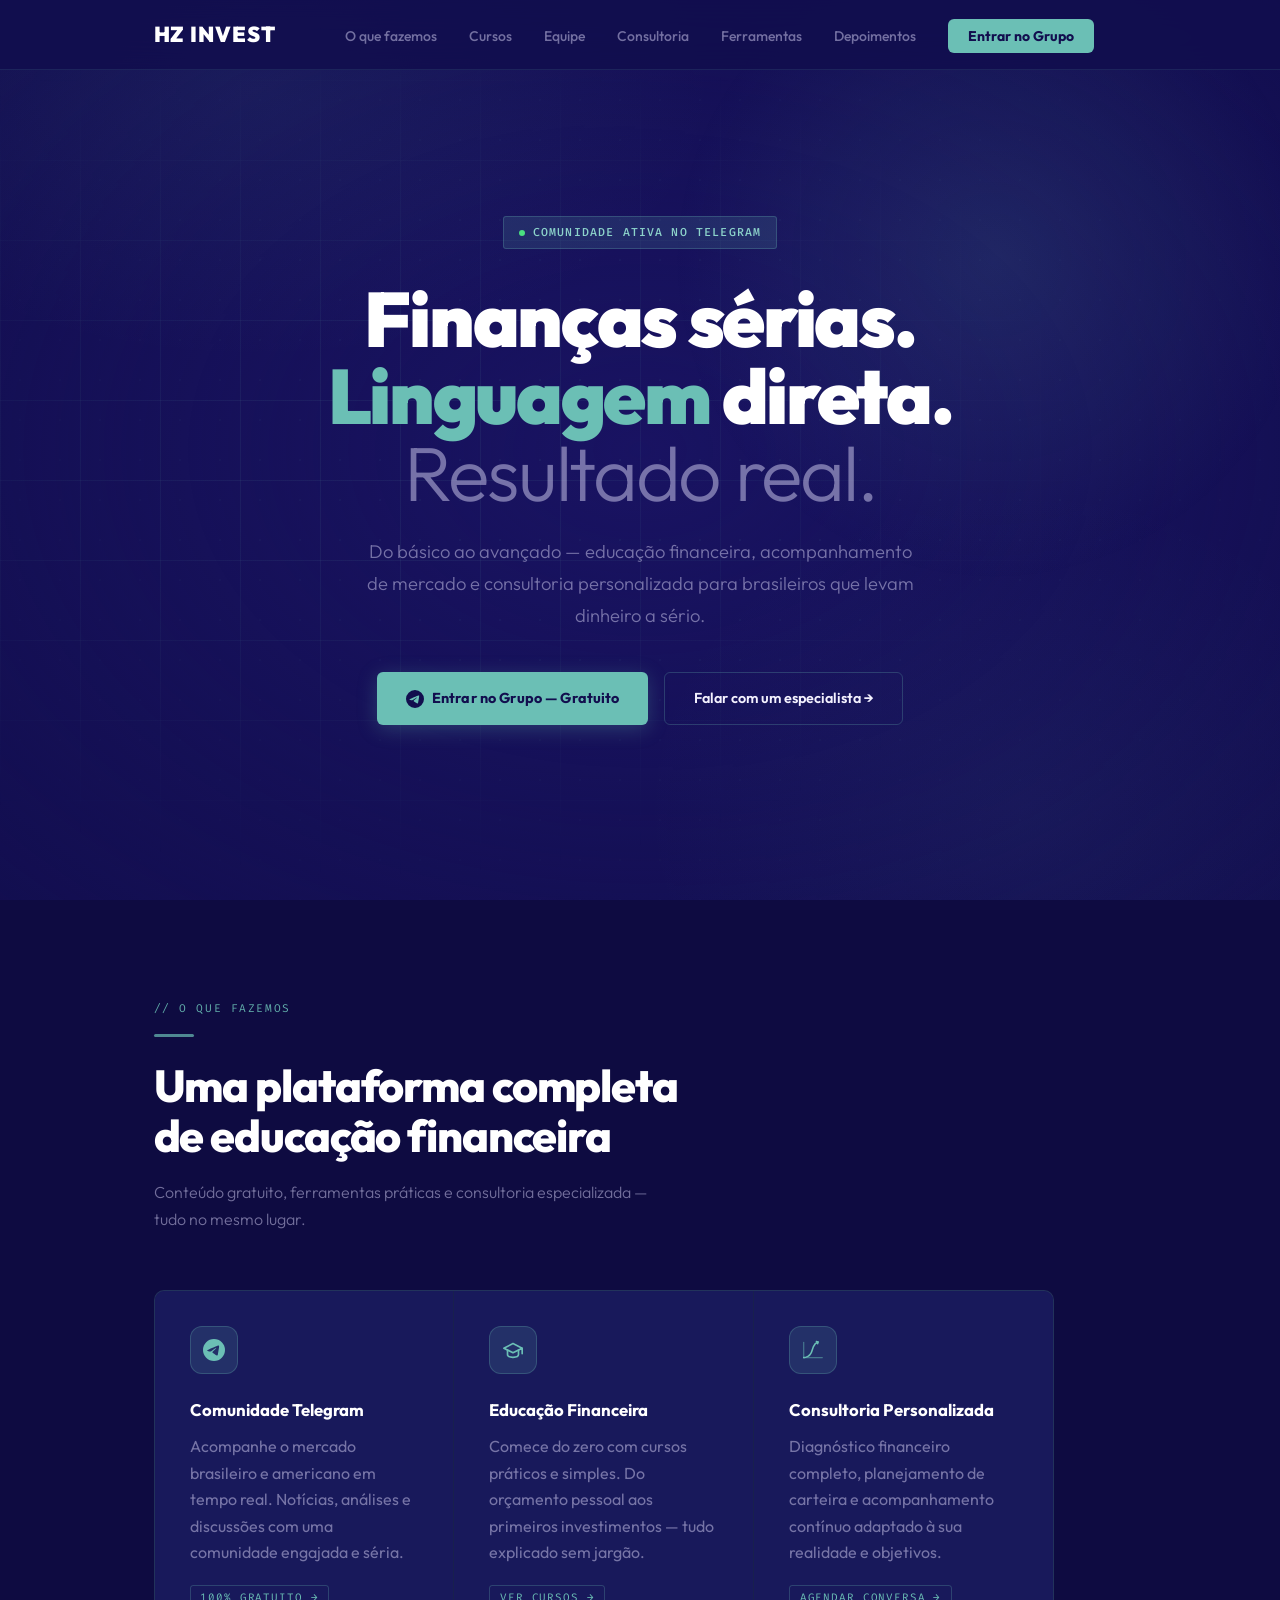
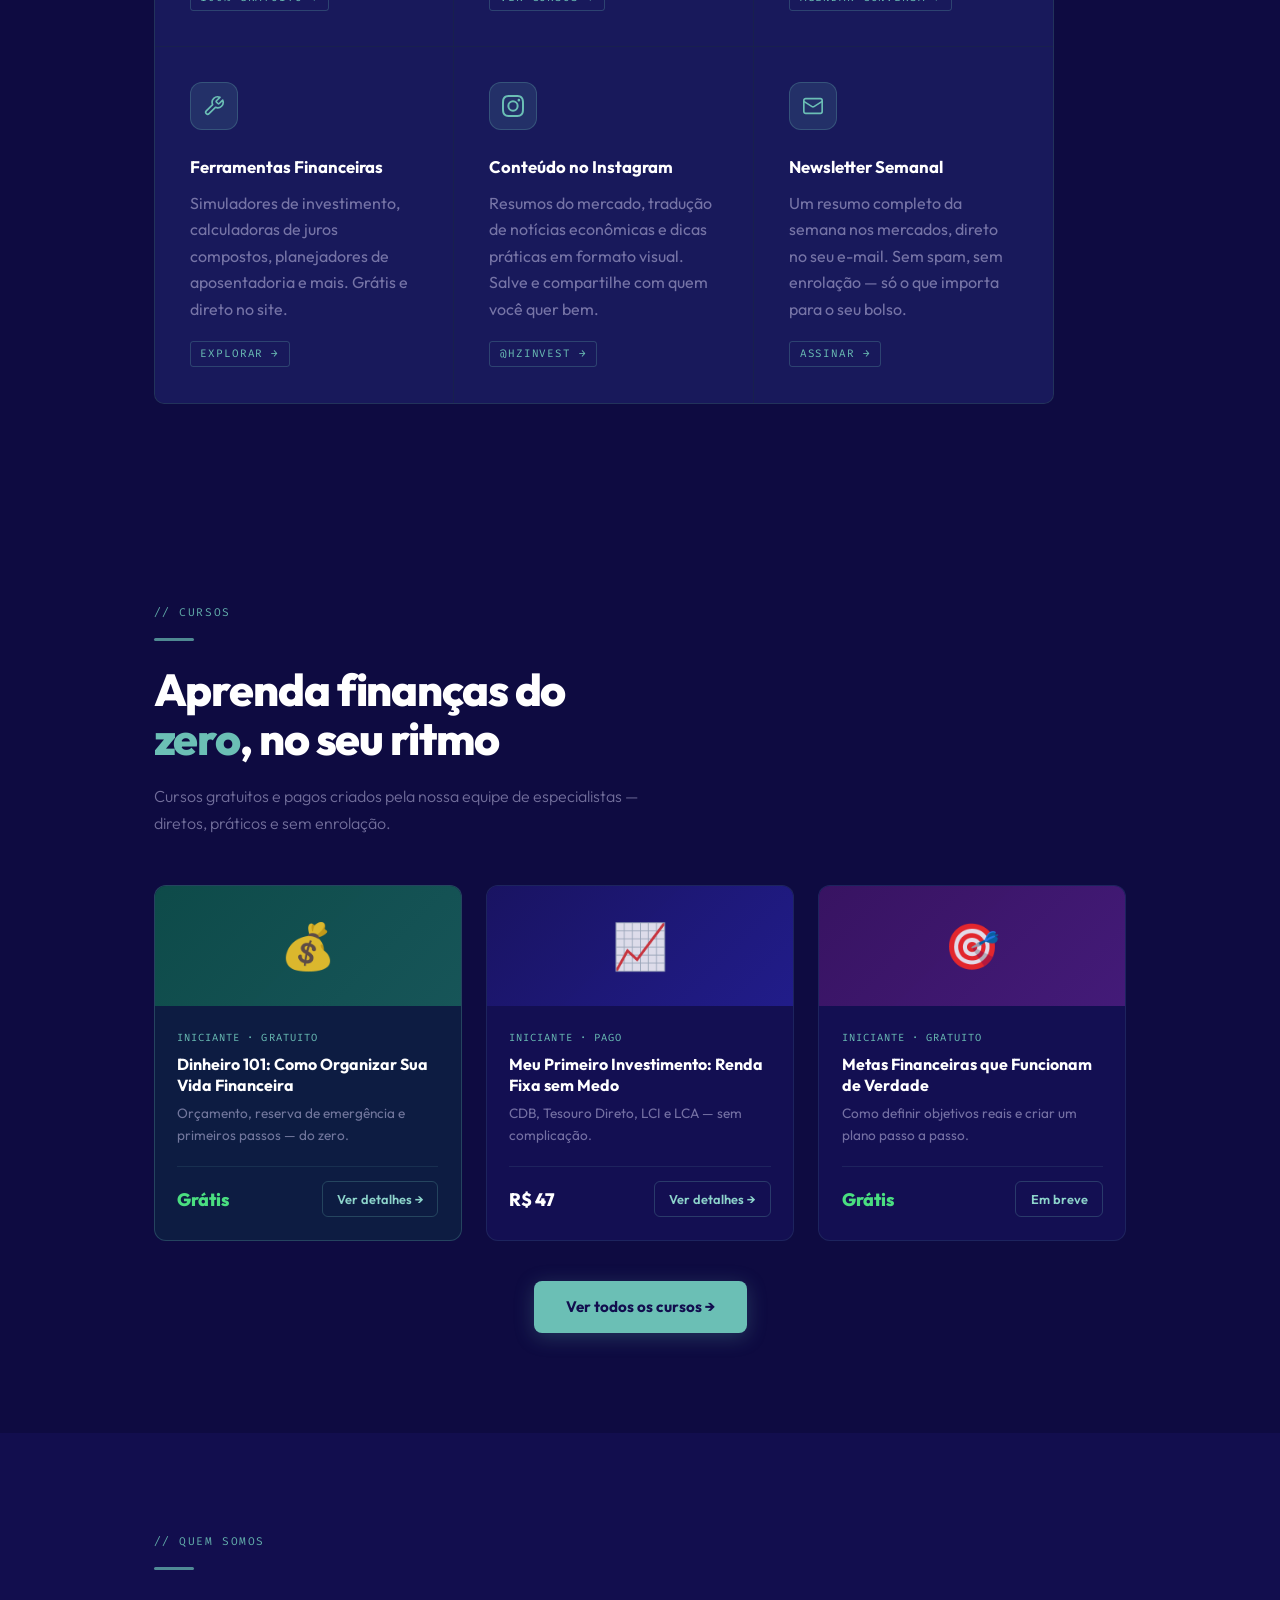
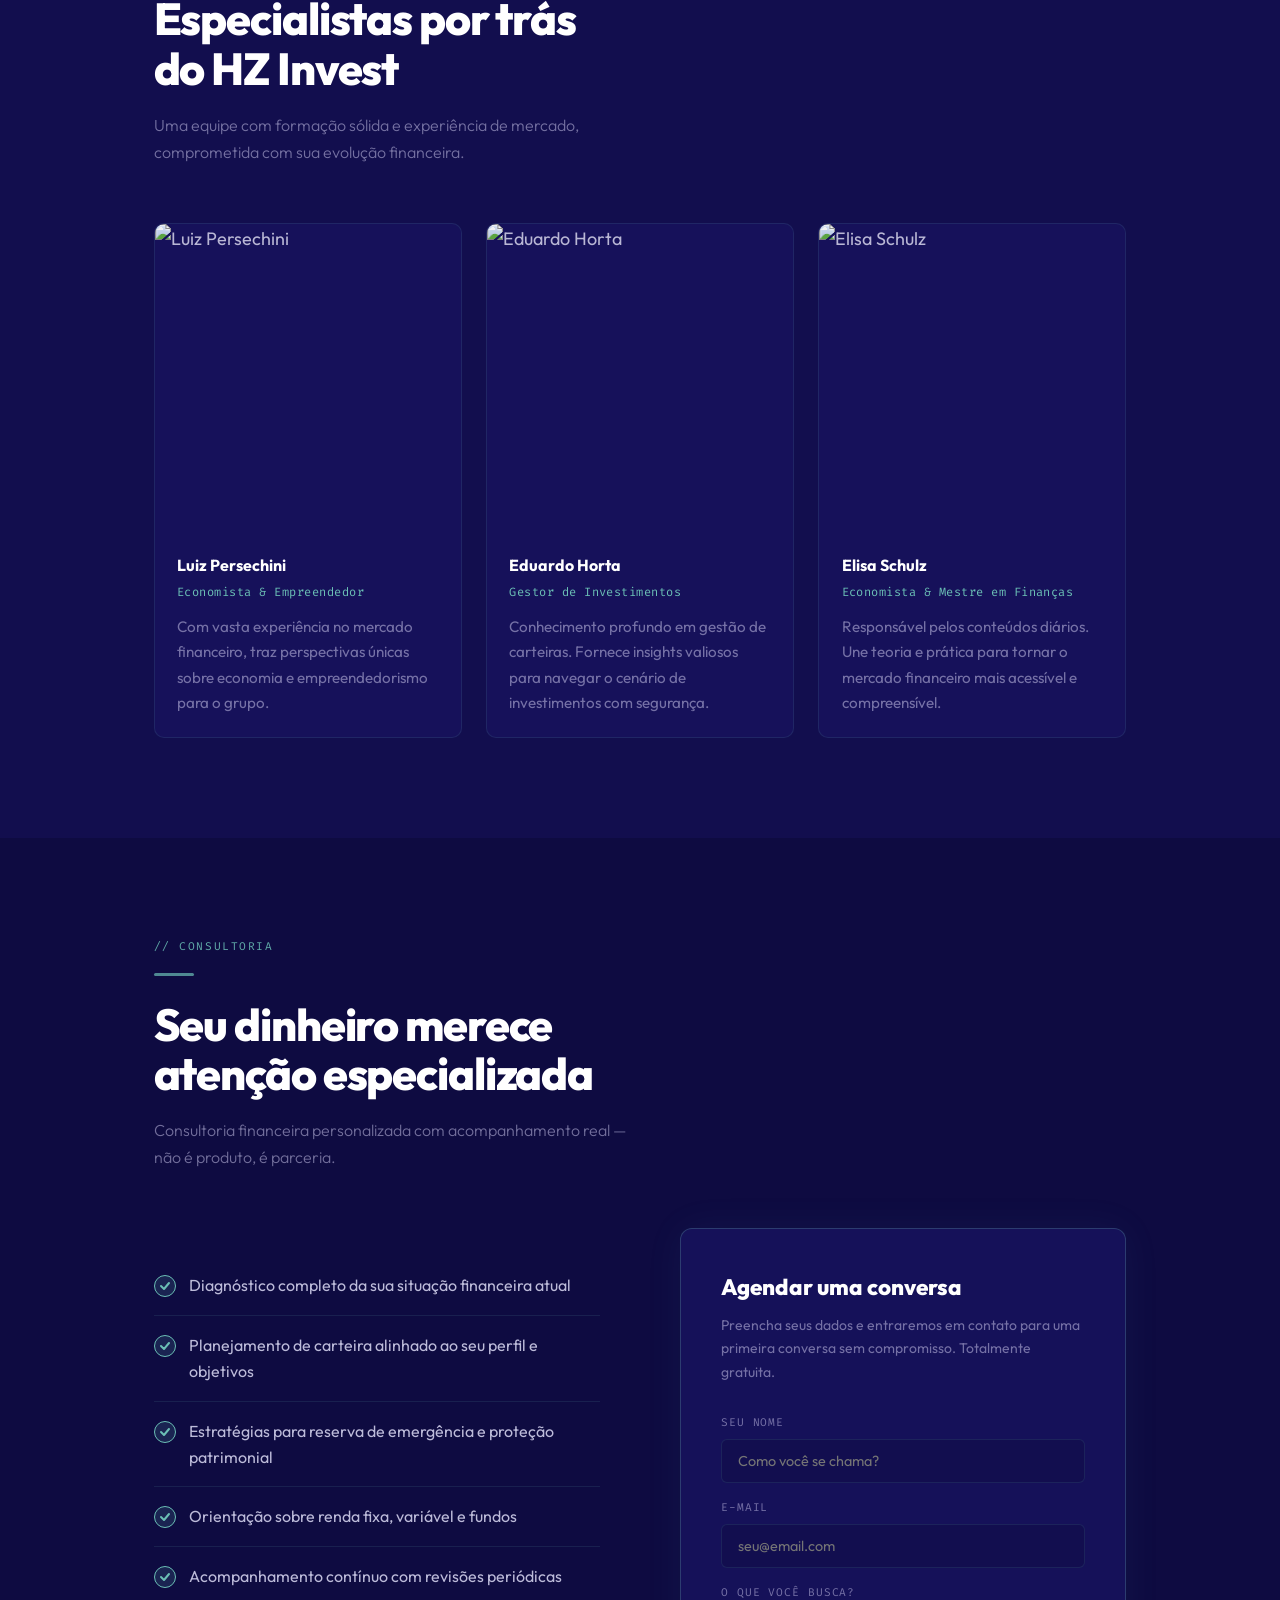
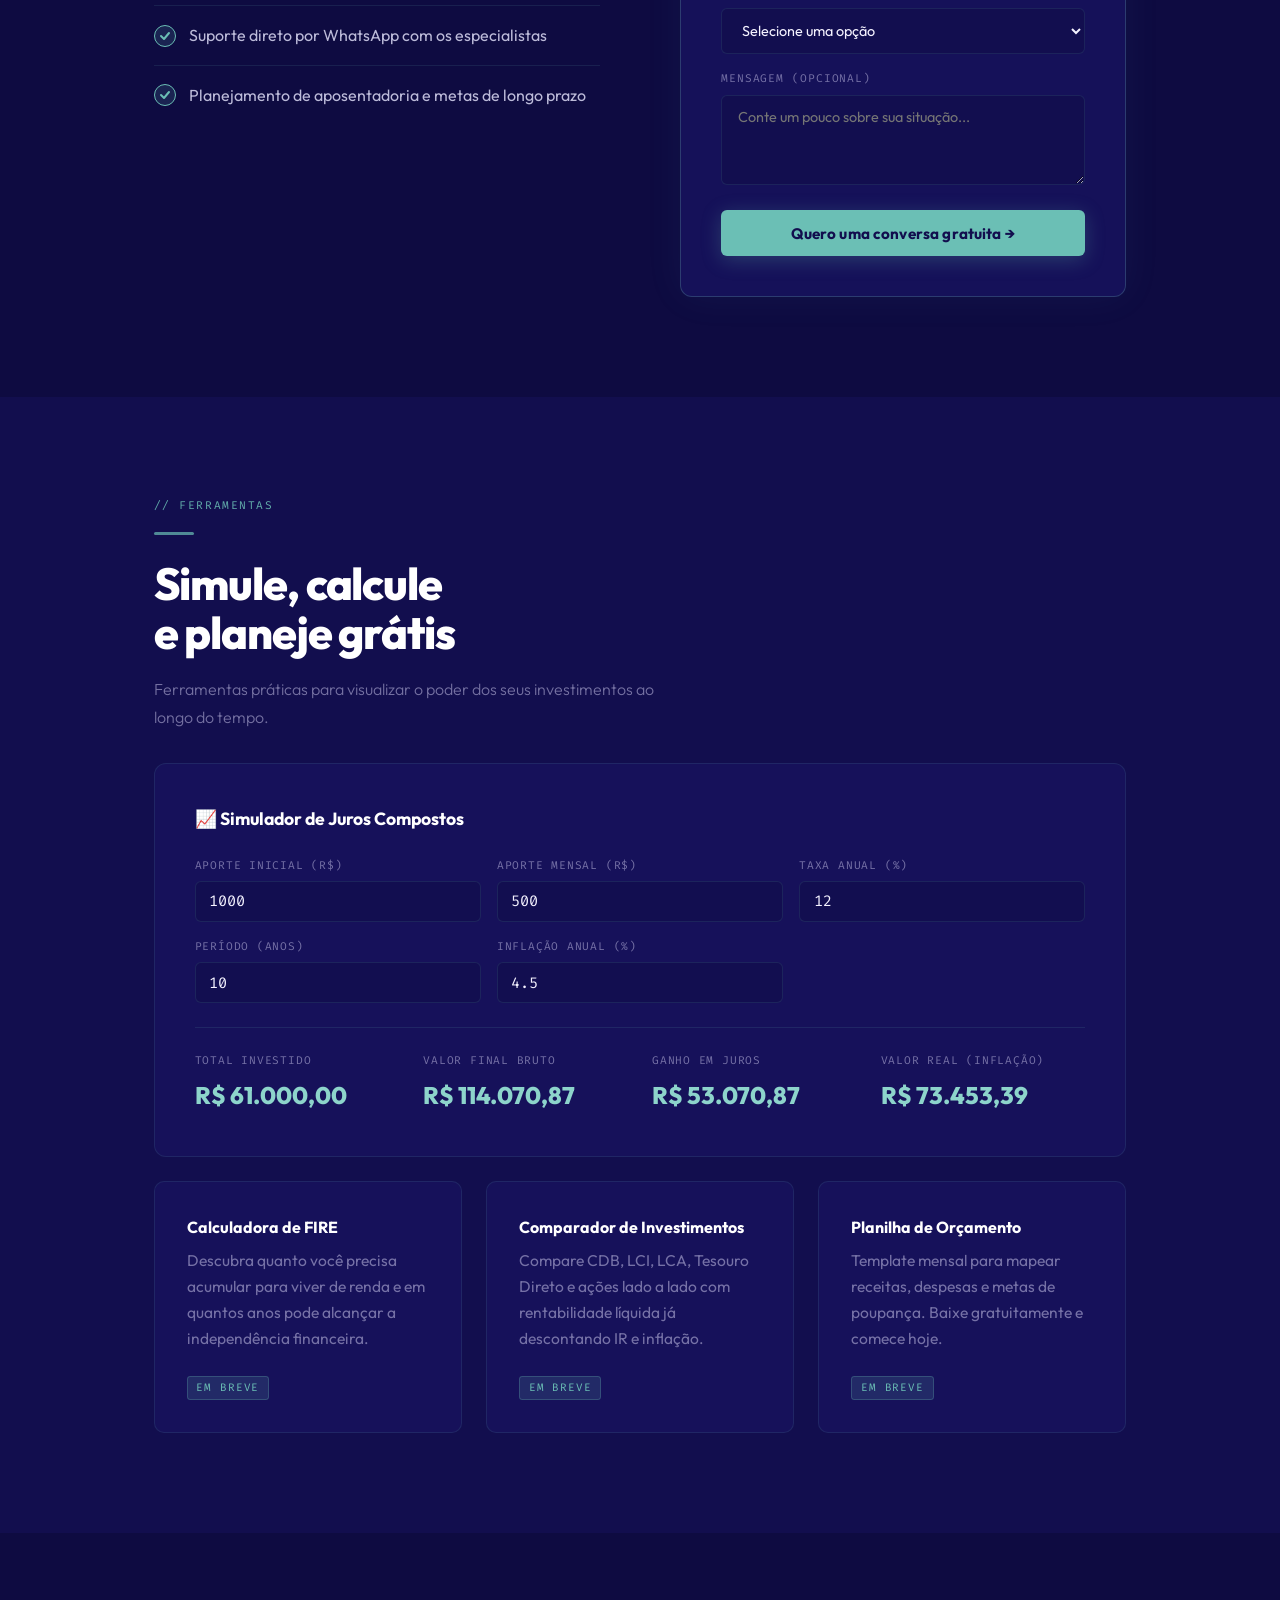
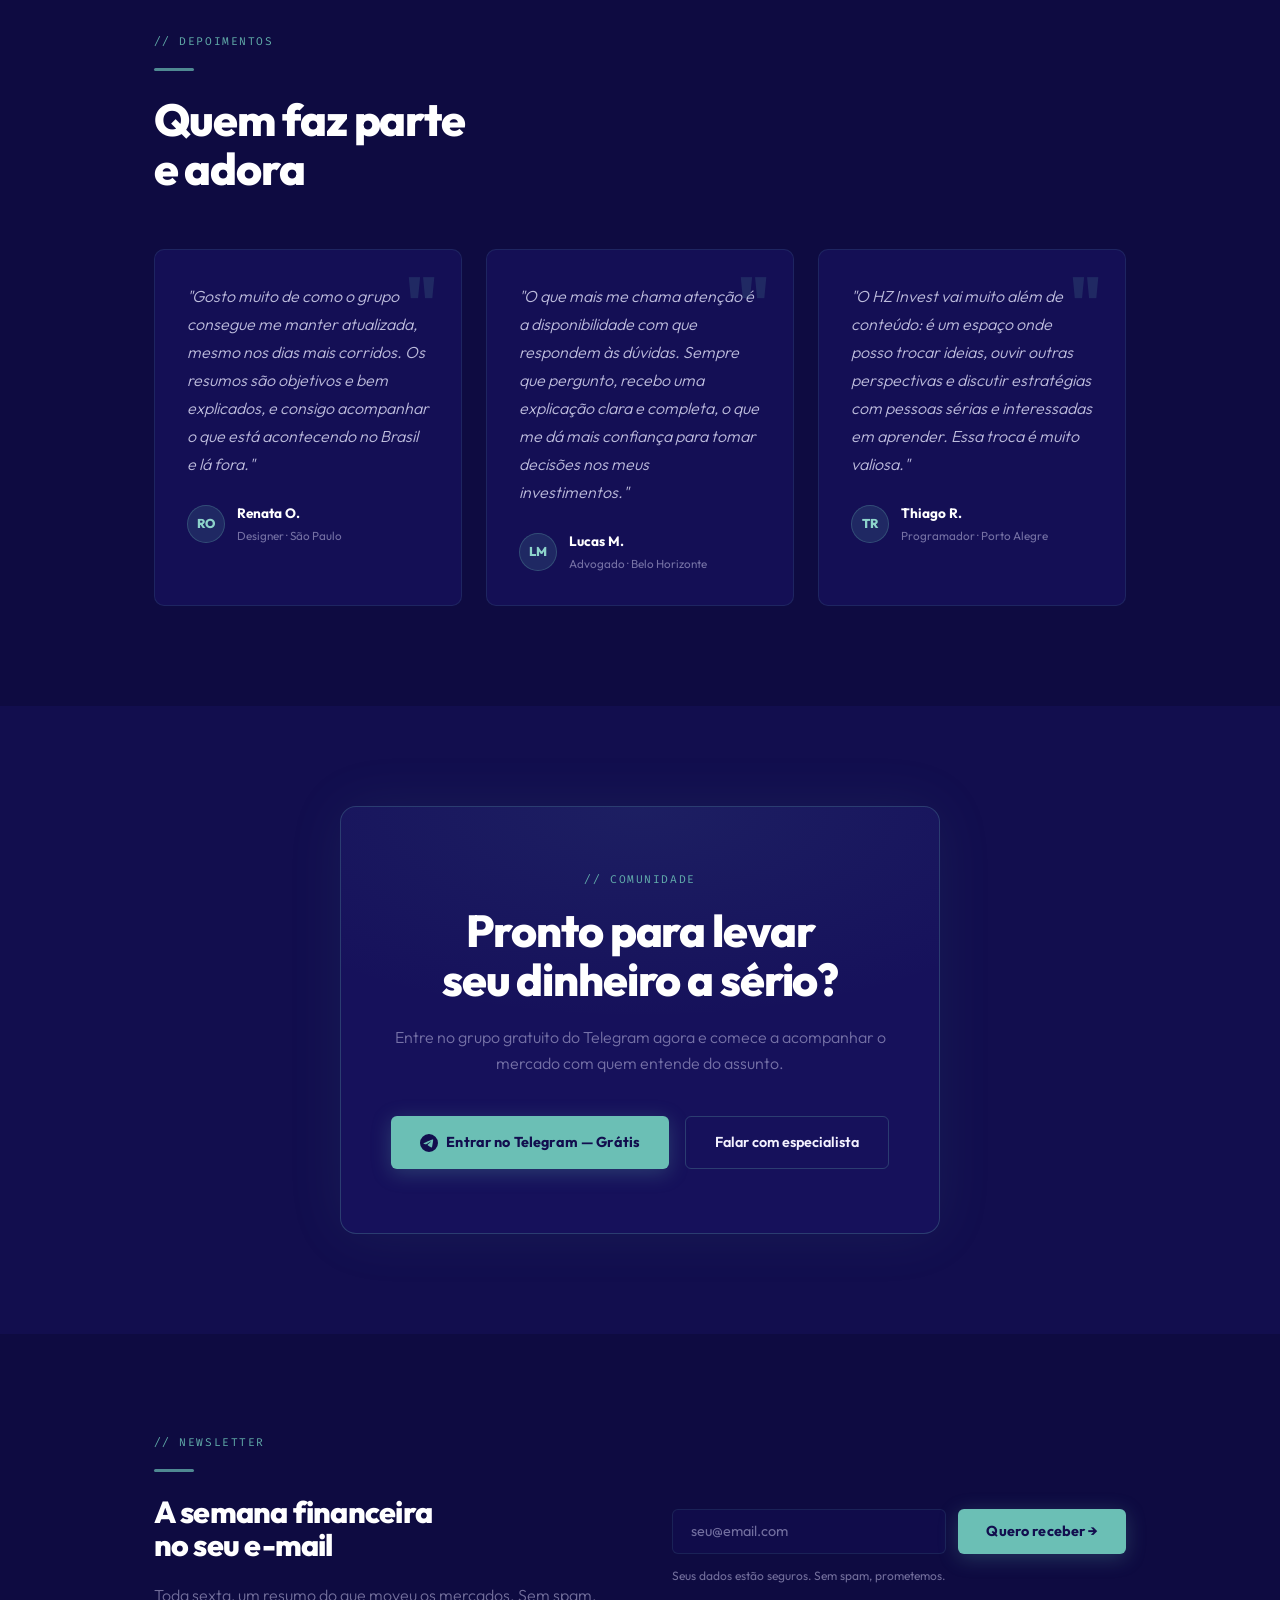
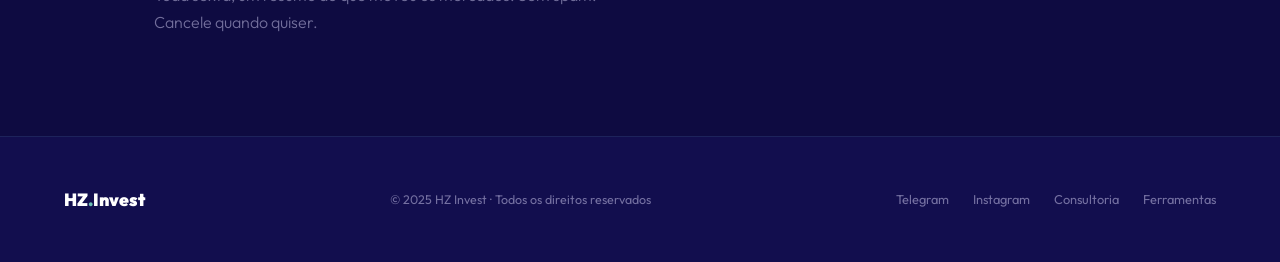
==== index.html @ 9d7bce1a "Add files via upload" ====
<!DOCTYPE html>
<html lang="pt-BR">
<head>
<meta charset="UTF-8">
<meta name="viewport" content="width=device-width, initial-scale=1.0">
<title>HZ Invest — Educação Financeira e Consultoria</title>
<link rel="preconnect" href="https://fonts.googleapis.com">
<link rel="preconnect" href="https://fonts.gstatic.com" crossorigin>
<link href="https://fonts.googleapis.com/css2?family=Outfit:wght@300;400;500;600;700;800;900&family=Fira+Code:wght@400;500&display=swap" rel="stylesheet">

<style>
  :root {
    /* HZ Invest Brand Colors — extracted from logo */
    --navy:       #1a1464;   /* deep logo blue */
    --navy-dark:  #120e4e;   /* darker navy for depth */
    --navy-mid:   #1e1875;   /* mid navy for cards */
    --navy-light: #252098;   /* lighter navy for hover states */
    --teal:       #6bbfb5;   /* logo mountain/icon teal */
    --teal-light: #8dd4cb;   /* lighter teal for highlights */
    --teal-dim:   rgba(107,191,181,0.14);
    --teal-border:rgba(107,191,181,0.25);
    --white:      #f4f2ff;   /* soft white with navy tint */
    --white-pure: #ffffff;
    --muted:      rgba(196,193,230,0.55);
    --text:       rgba(220,218,245,0.85);
    --border:     rgba(107,191,181,0.12);
    --green:      #4ade80;
  }

  *, *::before, *::after { box-sizing: border-box; margin: 0; padding: 0; }
  html { scroll-behavior: smooth; }

  body {
    background: var(--navy-dark);
    color: var(--text);
    font-family: 'Outfit', sans-serif;
    font-size: 18px;
    line-height: 1.65;
    overflow-x: hidden;
  }

  /* ─── ANIMATED BACKGROUND ─── */
  body::before {
    content: '';
    position: fixed;
    inset: 0;
    background:
      radial-gradient(ellipse 60% 50% at 20% 10%, rgba(107,191,181,0.07) 0%, transparent 60%),
      radial-gradient(ellipse 50% 60% at 80% 90%, rgba(107,191,181,0.05) 0%, transparent 60%),
      radial-gradient(ellipse 80% 80% at 50% 50%, rgba(26,20,100,0.9) 0%, transparent 100%);
    pointer-events: none;
    z-index: 0;
  }

  /* geometric dot pattern */
  body::after {
    content: '';
    position: fixed;
    inset: 0;
    background-image: radial-gradient(circle, rgba(107,191,181,0.18) 1px, transparent 1px);
    background-size: 40px 40px;
    mask-image: radial-gradient(ellipse 100% 100% at 50% 50%, black 0%, transparent 80%);
    pointer-events: none;
    z-index: 0;
    opacity: 0.35;
  }

  /* ─── NAV ─── */
  nav {
    position: fixed;
    top: 0; left: 0; right: 0;
    z-index: 100;
    padding: 0 12%;
    height: 70px;
    display: flex;
    align-items: center;
    justify-content: space-between;
    background: rgba(18,14,78,0.88);
    backdrop-filter: blur(20px);
    border-bottom: 1px solid var(--border);
  }

  .nav-logo {
    font-family: 'Outfit', sans-serif;
    font-weight: 900;
    font-size: 1.35rem;
    color: var(--white-pure);
    text-decoration: none;
    letter-spacing: 0.04em;
    text-transform: uppercase;
  }

  .nav-links {
    display: flex;
    gap: 2rem;
    list-style: none;
    align-items: center;
  }
  .nav-links a {
    color: var(--muted);
    text-decoration: none;
    font-size: 0.875rem;
    font-weight: 500;
    transition: color 0.2s;
  }
  .nav-links a:hover { color: var(--white); }

  .nav-cta {
    background: var(--teal) !important;
    color: var(--navy-dark) !important;
    padding: 0.5rem 1.25rem !important;
    border-radius: 6px !important;
    font-weight: 700 !important;
    transition: background 0.2s, transform 0.15s !important;
  }
  .nav-cta:hover {
    background: var(--teal-light) !important;
    color: var(--navy-dark) !important;
    transform: translateY(-1px);
  }

  /* ─── HERO ─── */
  .hero {
    position: relative;
    min-height: 100vh;
    display: flex;
    align-items: center;
    justify-content: center;
    padding: 120px 12% 80px;
    overflow: hidden;
    text-align: center;
  }

  /* diagonal line grid */
  .hero-grid-bg {
    position: absolute;
    inset: 0;
    background-image:
      linear-gradient(rgba(107,191,181,0.08) 1px, transparent 1px),
      linear-gradient(90deg, rgba(107,191,181,0.08) 1px, transparent 1px);
    background-size: 80px 80px;
    mask-image: radial-gradient(ellipse 70% 60% at 30% 50%, black 20%, transparent 80%);
  }

  .hero-glow {
    position: absolute;
    top: -10%;
    right: -5%;
    width: 700px;
    height: 700px;
    background: radial-gradient(circle, rgba(107,191,181,0.12) 0%, transparent 65%);
    pointer-events: none;
  }

  .hero-content {
    position: relative;
    max-width: 760px;
    z-index: 1;
  }

  .hero-badge {
    display: inline-flex;
    align-items: center;
    gap: 0.5rem;
    background: var(--teal-dim);
    border: 1px solid var(--teal-border);
    color: var(--teal-light);
    font-size: 0.72rem;
    font-family: 'Fira Code', monospace;
    font-weight: 500;
    letter-spacing: 0.1em;
    text-transform: uppercase;
    padding: 0.4rem 0.9rem;
    border-radius: 3px;
    margin-bottom: 2rem;
    animation: fadeUp 0.6s ease both;
  }
  .badge-dot {
    width: 6px; height: 6px;
    border-radius: 50%;
    background: var(--green);
    animation: pulse 2s infinite;
    flex-shrink: 0;
  }

  @keyframes pulse {
    0%, 100% { opacity: 1; box-shadow: 0 0 0 0 rgba(74,222,128,0.4); }
    50% { opacity: 0.7; box-shadow: 0 0 0 4px rgba(74,222,128,0); }
  }

  h1 {
    font-family: 'Outfit', sans-serif;
    font-size: clamp(2.8rem, 6vw, 5rem);
    font-weight: 900;
    line-height: 1.0;
    letter-spacing: -0.03em;
    color: var(--white-pure);
    margin-bottom: 1.5rem;
    animation: fadeUp 0.6s 0.1s ease both;
  }
  h1 .accent { color: var(--teal); }
  h1 .thin { font-weight: 300; color: var(--muted); }

  .hero-sub {
    font-size: 1.15rem;
    color: var(--muted);
    max-width: 560px;
    margin: 0 auto 2.5rem;
    font-weight: 300;
    line-height: 1.75;
    animation: fadeUp 0.6s 0.2s ease both;
  }

  .hero-actions {
    display: flex;
    gap: 1rem;
    flex-wrap: wrap;
    justify-content: center;
    animation: fadeUp 0.6s 0.3s ease both;
  }

  .btn-primary {
    display: inline-flex;
    align-items: center;
    gap: 0.5rem;
    background: var(--teal);
    color: var(--navy-dark);
    font-family: 'Outfit', sans-serif;
    font-weight: 700;
    font-size: 0.9rem;
    letter-spacing: 0.01em;
    padding: 0.85rem 1.8rem;
    border-radius: 6px;
    text-decoration: none;
    transition: background 0.2s, transform 0.15s, box-shadow 0.2s;
    box-shadow: 0 4px 20px rgba(107,191,181,0.25);
  }
  .btn-primary:hover {
    background: var(--teal-light);
    transform: translateY(-2px);
    box-shadow: 0 8px 30px rgba(107,191,181,0.35);
  }

  .btn-secondary {
    display: inline-flex;
    align-items: center;
    gap: 0.5rem;
    background: transparent;
    color: var(--white);
    font-family: 'Outfit', sans-serif;
    font-weight: 600;
    font-size: 0.9rem;
    padding: 0.85rem 1.8rem;
    border-radius: 6px;
    border: 1px solid var(--teal-border);
    text-decoration: none;
    transition: border-color 0.2s, background 0.2s;
  }
  .btn-secondary:hover {
    border-color: var(--teal);
    background: var(--teal-dim);
    color: var(--teal-light);
  }

  @keyframes fadeUp {
    from { opacity: 0; transform: translateY(22px); }
    to   { opacity: 1; transform: translateY(0); }
  }

  /* ─── SECTION HELPERS ─── */
  section {
    position: relative;
    padding: 100px 12%;
    z-index: 1;
  }
  .section-label {
    font-family: 'Fira Code', monospace;
    font-size: 0.7rem;
    letter-spacing: 0.14em;
    text-transform: uppercase;
    color: var(--teal);
    margin-bottom: 1rem;
    opacity: 0.9;
  }
  .section-title {
    font-family: 'Outfit', sans-serif;
    font-size: clamp(1.8rem, 3.5vw, 2.8rem);
    font-weight: 800;
    color: var(--white-pure);
    letter-spacing: -0.025em;
    line-height: 1.1;
    margin-bottom: 1.2rem;
  }
  .section-sub {
    color: var(--muted);
    font-size: 1rem;
    max-width: 500px;
    font-weight: 300;
    line-height: 1.7;
  }

  /* ─── WHAT WE OFFER ─── */
  #oferta { background: rgba(14,10,60,0.7); }

  .offer-grid {
    display: grid;
    grid-template-columns: repeat(3, 1fr);
    gap: 1px;
    background: var(--border);
    border: 1px solid var(--border);
    border-radius: 10px;
    overflow: hidden;
    margin-top: 3.5rem;
    max-width: 900px;
  }
  .offer-card {
    background: rgba(26,20,100,0.6);
    padding: 2.2rem;
    transition: background 0.25s;
    position: relative;
    overflow: hidden;
    cursor: pointer;
    color: inherit;
  }
  .offer-card .offer-arrow {
    display: inline-flex;
    align-items: center;
    gap: 0.3rem;
    margin-top: 1.4rem;
    font-size: 0.8rem;
    font-family: 'Fira Code', monospace;
    color: var(--teal);
    letter-spacing: 0.04em;
    opacity: 0;
    transform: translateX(-6px);
    transition: opacity 0.25s, transform 0.25s;
  }
  .offer-card:hover .offer-arrow {
    opacity: 1;
    transform: translateX(0);
  }
  .offer-card::after {
    content: '';
    position: absolute;
    bottom: 0; left: 0; right: 0;
    height: 2px;
    background: linear-gradient(90deg, var(--teal), transparent);
    transform: scaleX(0);
    transform-origin: left;
    transition: transform 0.3s ease;
  }
  .offer-card:hover { background: rgba(30,24,117,0.9); }
  .offer-card:hover::after { transform: scaleX(1); }
  .offer-icon {
    width: 48px;
    height: 48px;
    border-radius: 12px;
    background: var(--teal-dim);
    border: 1px solid var(--teal-border);
    display: flex;
    align-items: center;
    justify-content: center;
    margin-bottom: 1.4rem;
    color: var(--teal);
    transition: background 0.25s, border-color 0.25s;
  }
  .offer-card:hover .offer-icon {
    background: rgba(107,191,181,0.22);
    border-color: rgba(107,191,181,0.45);
  }
  .offer-card h3 {
    font-family: 'Outfit', sans-serif;
    font-size: 1.05rem;
    font-weight: 700;
    color: var(--white-pure);
    margin-bottom: 0.6rem;
  }
  .offer-card p {
    font-size: 1rem;
    color: var(--muted);
    line-height: 1.65;
  }
  .offer-tag {
    display: inline-block;
    margin-top: 1.2rem;
    font-size: 0.68rem;
    font-family: 'Fira Code', monospace;
    letter-spacing: 0.08em;
    text-transform: uppercase;
    color: var(--teal);
    border: 1px solid var(--teal-border);
    padding: 0.2rem 0.6rem;
    border-radius: 3px;
  }

  /* ─── TEAM ─── */
  #equipe { background: var(--navy-dark); }

  .team-grid {
    display: grid;
    grid-template-columns: repeat(auto-fit, minmax(260px, 1fr));
    gap: 1.5rem;
    margin-top: 3.5rem;
  }
  .team-card {
    background: rgba(26,20,100,0.55);
    border: 1px solid var(--border);
    border-radius: 10px;
    overflow: hidden;
    transition: border-color 0.25s, transform 0.25s, box-shadow 0.25s;
  }
  .team-card:hover {
    border-color: var(--teal-border);
    transform: translateY(-4px);
    box-shadow: 0 16px 40px rgba(107,191,181,0.12);
  }
  .team-img {
    width: 100%;
    aspect-ratio: 1 / 1;
    object-fit: cover;
    object-position: top;
    display: block;
    filter: grayscale(15%) contrast(1.05) brightness(0.95);
    transition: filter 0.3s;
  }
  .team-card:hover .team-img { filter: grayscale(0%) contrast(1.08); }
  .team-info { padding: 1.4rem; }
  .team-info h3 {
    font-family: 'Outfit', sans-serif;
    font-size: 1rem;
    font-weight: 700;
    color: var(--white-pure);
    margin-bottom: 0.3rem;
  }
  .team-role {
    font-size: 0.75rem;
    color: var(--teal);
    font-family: 'Fira Code', monospace;
    letter-spacing: 0.04em;
    margin-bottom: 0.7rem;
  }
  .team-info p {
    font-size: 0.95rem;
    color: var(--muted);
    line-height: 1.65;
  }

  /* ─── CONSULTORIA ─── */
  #consultoria { background: rgba(14,10,60,0.7); }

  .consult-layout {
    display: grid;
    grid-template-columns: 1fr 1fr;
    gap: 5rem;
    align-items: start;
    margin-top: 3.5rem;
  }
  .consult-list { list-style: none; margin-top: 1.8rem; }
  .consult-list li {
    display: flex;
    align-items: flex-start;
    gap: 0.85rem;
    padding: 1rem 0;
    border-bottom: 1px solid var(--border);
    font-size: 1rem;
    color: var(--text);
    transition: color 0.2s;
  }
  .consult-list li:hover { color: var(--white); }
  .consult-list li:last-child { border-bottom: none; }
  .check {
    display: inline-flex;
    align-items: center;
    justify-content: center;
    width: 22px;
    height: 22px;
    min-width: 22px;
    border-radius: 50%;
    background: var(--teal-dim);
    border: 1.5px solid var(--teal);
    color: var(--teal);
    font-size: 0.65rem;
    margin-top: 0.18rem;
    flex-shrink: 0;
  }

  .consult-box {
    background: rgba(26,20,100,0.7);
    border: 1px solid var(--teal-border);
    border-radius: 12px;
    padding: 2.5rem;
    box-shadow: 0 0 40px rgba(107,191,181,0.06);
  }
  .consult-box h3 {
    font-family: 'Outfit', sans-serif;
    font-size: 1.4rem;
    font-weight: 800;
    color: var(--white-pure);
    margin-bottom: 0.5rem;
  }
  .consult-box p {
    font-size: 0.875rem;
    color: var(--muted);
    margin-bottom: 1.8rem;
    line-height: 1.7;
  }
  .form-group { margin-bottom: 1rem; }
  .form-group label {
    display: block;
    font-size: 0.7rem;
    color: var(--muted);
    margin-bottom: 0.4rem;
    text-transform: uppercase;
    letter-spacing: 0.08em;
    font-family: 'Fira Code', monospace;
  }
  .form-group input, .form-group select, .form-group textarea {
    width: 100%;
    background: rgba(18,14,78,0.8);
    border: 1px solid var(--border);
    border-radius: 6px;
    padding: 0.75rem 1rem;
    color: var(--white);
    font-family: 'Outfit', sans-serif;
    font-size: 0.9rem;
    outline: none;
    transition: border-color 0.2s, box-shadow 0.2s;
  }
  .form-group input:focus, .form-group select:focus, .form-group textarea:focus {
    border-color: var(--teal);
    box-shadow: 0 0 0 3px rgba(107,191,181,0.1);
  }
  .form-group select option { background: var(--navy-dark); color: var(--white); }
  .form-group textarea { resize: vertical; min-height: 90px; }

  /* ─── SIMULATOR ─── */
  #ferramentas { background: var(--navy-dark); }

  .simulator {
    background: rgba(26,20,100,0.55);
    border: 1px solid var(--border);
    border-radius: 12px;
    padding: 2.5rem;
    margin-top: 2rem;
  }
  .sim-title {
    font-family: 'Outfit', sans-serif;
    font-size: 1.1rem;
    font-weight: 700;
    color: var(--white-pure);
    margin-bottom: 1.5rem;
  }
  .sim-row {
    display: grid;
    grid-template-columns: 1fr 1fr 1fr;
    gap: 1rem;
    margin-bottom: 1.5rem;
  }
  .sim-field label {
    display: block;
    font-size: 0.7rem;
    font-family: 'Fira Code', monospace;
    color: var(--muted);
    text-transform: uppercase;
    letter-spacing: 0.07em;
    margin-bottom: 0.35rem;
  }
  .sim-field input {
    width: 100%;
    background: rgba(18,14,78,0.8);
    border: 1px solid var(--border);
    border-radius: 6px;
    padding: 0.6rem 0.85rem;
    color: var(--white);
    font-family: 'Fira Code', monospace;
    font-size: 0.95rem;
    outline: none;
    transition: border-color 0.2s, box-shadow 0.2s;
  }
  .sim-field input:focus {
    border-color: var(--teal);
    box-shadow: 0 0 0 3px rgba(107,191,181,0.1);
  }
  .sim-result {
    display: flex;
    gap: 1.5rem;
    padding-top: 1.5rem;
    border-top: 1px solid var(--border);
    flex-wrap: wrap;
  }
  .sim-result-item { flex: 1; min-width: 130px; }
  .sim-result-label {
    font-size: 0.7rem;
    font-family: 'Fira Code', monospace;
    color: var(--muted);
    text-transform: uppercase;
    letter-spacing: 0.07em;
    margin-bottom: 0.35rem;
  }
  .sim-result-val {
    font-family: 'Outfit', sans-serif;
    font-size: 1.5rem;
    font-weight: 800;
    color: var(--teal-light);
  }

  /* ─── TOOLS GRID ─── */
  .tools-grid {
    display: grid;
    grid-template-columns: repeat(auto-fit, minmax(280px, 1fr));
    gap: 1.5rem;
    margin-top: 1.5rem;
  }
  .tool-card {
    background: rgba(26,20,100,0.55);
    border: 1px solid var(--border);
    border-radius: 10px;
    padding: 2rem;
    position: relative;
    overflow: hidden;
    transition: border-color 0.25s, transform 0.25s;
  }
  .tool-card::before {
    content: '';
    position: absolute;
    top: 0; left: 0; right: 0;
    height: 2px;
    background: linear-gradient(90deg, var(--teal), transparent);
    opacity: 0;
    transition: opacity 0.3s;
  }
  .tool-card:hover { border-color: var(--teal-border); transform: translateY(-2px); }
  .tool-card:hover::before { opacity: 1; }
  .tool-card h3 {
    font-family: 'Outfit', sans-serif;
    font-size: 1rem;
    font-weight: 700;
    color: var(--white-pure);
    margin-bottom: 0.5rem;
  }
  .tool-card p {
    font-size: 0.975rem;
    color: var(--muted);
    line-height: 1.65;
    margin-bottom: 1.2rem;
  }
  .tool-badge {
    font-size: 0.68rem;
    font-family: 'Fira Code', monospace;
    letter-spacing: 0.08em;
    text-transform: uppercase;
    background: rgba(74,222,128,0.1);
    color: var(--green);
    border: 1px solid rgba(74,222,128,0.2);
    padding: 0.2rem 0.55rem;
    border-radius: 3px;
  }
  .tool-badge.soon {
    background: var(--teal-dim);
    color: var(--teal);
    border-color: var(--teal-border);
  }

  /* ─── TESTIMONIALS ─── */
  #depoimentos { background: rgba(14,10,60,0.7); }

  .testi-grid {
    display: grid;
    grid-template-columns: repeat(auto-fit, minmax(280px, 1fr));
    gap: 1.5rem;
    margin-top: 3.5rem;
  }
  .testi-card {
    background: rgba(26,20,100,0.6);
    border: 1px solid var(--border);
    border-radius: 10px;
    padding: 2rem;
    transition: border-color 0.2s, transform 0.2s;
    position: relative;
  }
  .testi-card::before {
    content: '"';
    position: absolute;
    top: 1.2rem;
    right: 1.5rem;
    font-family: 'Outfit', sans-serif;
    font-size: 4rem;
    font-weight: 900;
    color: var(--teal);
    opacity: 0.15;
    line-height: 1;
  }
  .testi-card:hover { border-color: var(--teal-border); transform: translateY(-2px); }
  .testi-quote {
    font-size: 1rem;
    color: var(--text);
    line-height: 1.75;
    font-style: italic;
    margin-bottom: 1.5rem;
    font-weight: 300;
  }
  .testi-author { display: flex; align-items: center; gap: 0.75rem; }
  .testi-avatar {
    width: 38px; height: 38px;
    border-radius: 50%;
    background: var(--teal-dim);
    border: 1px solid var(--teal-border);
    display: flex;
    align-items: center;
    justify-content: center;
    font-family: 'Outfit', sans-serif;
    font-weight: 800;
    font-size: 0.8rem;
    color: var(--teal-light);
    flex-shrink: 0;
  }
  .testi-name {
    font-family: 'Outfit', sans-serif;
    font-size: 0.85rem;
    font-weight: 700;
    color: var(--white-pure);
  }
  .testi-title-role {
    font-size: 0.73rem;
    color: var(--muted);
    margin-top: 0.1rem;
  }

  /* ─── TELEGRAM CTA ─── */
  #comunidade {
    background: var(--navy-dark);
    text-align: center;
  }
  .cta-box {
    max-width: 600px;
    margin: 0 auto;
    background: rgba(26,20,100,0.6);
    border: 1px solid var(--teal-border);
    border-radius: 16px;
    padding: 4rem 3rem;
    box-shadow: 0 0 60px rgba(107,191,181,0.08);
    position: relative;
    overflow: hidden;
  }
  .cta-box::before {
    content: '';
    position: absolute;
    inset: 0;
    background: radial-gradient(ellipse 80% 50% at 50% 0%, rgba(107,191,181,0.08), transparent);
    pointer-events: none;
  }
  .cta-box p {
    color: var(--muted);
    margin: 1.2rem 0 2.5rem;
    font-size: 1rem;
    font-weight: 300;
    position: relative;
    z-index: 1;
  }
  .cta-actions { display: flex; gap: 1rem; justify-content: center; flex-wrap: wrap; position: relative; z-index: 1; }

  /* ─── NEWSLETTER ─── */
  #newsletter { background: rgba(14,10,60,0.7); }
  .newsletter-inner {
    display: flex;
    gap: 4rem;
    align-items: center;
    flex-wrap: wrap;
  }
  .newsletter-inner > div { flex: 1; min-width: 240px; }
  .email-form { display: flex; gap: 0.75rem; flex-wrap: wrap; margin-top: 1.5rem; }
  .email-form input {
    flex: 1;
    min-width: 220px;
    background: rgba(18,14,78,0.8);
    border: 1px solid var(--border);
    border-radius: 6px;
    padding: 0.75rem 1.1rem;
    color: var(--white);
    font-family: 'Outfit', sans-serif;
    font-size: 0.9rem;
    outline: none;
    transition: border-color 0.2s, box-shadow 0.2s;
  }
  .email-form input:focus {
    border-color: var(--teal);
    box-shadow: 0 0 0 3px rgba(107,191,181,0.1);
  }
  .email-form input::placeholder { color: var(--muted); }

  /* ─── FOOTER ─── */
  footer {
    background: var(--navy-dark);
    border-top: 1px solid var(--border);
    padding: 3rem 5%;
    display: flex;
    justify-content: space-between;
    align-items: center;
    flex-wrap: wrap;
    gap: 1.5rem;
  }
  .footer-logo {
    font-family: 'Outfit', sans-serif;
    font-weight: 900;
    font-size: 1.1rem;
    color: var(--white-pure);
    text-decoration: none;
  }
  .footer-logo span { color: var(--teal); }
  footer p {
    font-size: 0.78rem;
    color: var(--muted);
  }
  .footer-links { display: flex; gap: 1.5rem; flex-wrap: wrap; }
  .footer-links a {
    font-size: 0.8rem;
    color: var(--muted);
    text-decoration: none;
    transition: color 0.2s;
  }
  .footer-links a:hover { color: var(--teal); }

  /* ─── TEAL DIVIDER ─── */
  .teal-line {
    width: 40px;
    height: 3px;
    background: var(--teal);
    border-radius: 2px;
    margin-bottom: 1.5rem;
    opacity: 0.7;
  }

  /* ─── RESPONSIVE ─── */
  @media (max-width: 768px) {
    nav { padding: 0 1.5rem; }
    .nav-links { display: none; }
    section { padding: 70px 6%; }
    .hero { padding: 110px 6% 70px; }
    .hero-stats { gap: 2rem; }
    .offer-grid { grid-template-columns: 1fr; } .consult-layout { grid-template-columns: 1fr; gap: 2.5rem; }
    .sim-row { grid-template-columns: 1fr; }
    footer { flex-direction: column; text-align: center; }
    .cta-box { padding: 2.5rem 1.5rem; }
  }

  /* ─── THANK YOU MODAL ─── */
  .modal-overlay {
    display: none;
    position: fixed;
    inset: 0;
    z-index: 200;
    background: rgba(10, 7, 50, 0.82);
    backdrop-filter: blur(8px);
    align-items: center;
    justify-content: center;
  }
  .modal-overlay.active { display: flex; }
  .modal-box {
    background: rgba(26, 20, 100, 0.95);
    border: 1px solid var(--teal-border);
    border-radius: 16px;
    padding: 3rem 2.5rem;
    max-width: 440px;
    width: 90%;
    text-align: center;
    box-shadow: 0 0 60px rgba(107,191,181,0.15);
    animation: modalIn 0.35s cubic-bezier(0.34,1.56,0.64,1) both;
  }
  @keyframes modalIn {
    from { opacity: 0; transform: scale(0.88) translateY(20px); }
    to   { opacity: 1; transform: scale(1) translateY(0); }
  }
  .modal-icon {
    width: 64px; height: 64px;
    border-radius: 50%;
    background: var(--teal-dim);
    border: 2px solid var(--teal);
    display: flex;
    align-items: center;
    justify-content: center;
    margin: 0 auto 1.5rem;
  }
  .modal-box h3 {
    font-family: 'Outfit', sans-serif;
    font-size: 1.5rem;
    font-weight: 800;
    color: var(--white-pure);
    margin-bottom: 0.75rem;
    letter-spacing: -0.02em;
  }
  .modal-box p {
    color: var(--muted);
    font-size: 1rem;
    line-height: 1.7;
    margin-bottom: 2rem;
  }
  .modal-close {
    background: var(--teal);
    color: var(--navy-dark);
    border: none;
    border-radius: 6px;
    padding: 0.75rem 2rem;
    font-family: 'Outfit', sans-serif;
    font-weight: 700;
    font-size: 0.95rem;
    cursor: pointer;
    transition: background 0.2s, transform 0.15s;
  }
  .modal-close:hover { background: var(--teal-light); transform: translateY(-1px); }

  /* ─── NAV USER PILL ─── */
  #nav-user-pill { display:none; align-items:center; gap:0.75rem; }
  .nav-user-name { font-size:0.85rem; color:var(--teal-light); font-weight:600; }
  .nav-signout {
    background:transparent; border:1px solid var(--teal-border);
    color:var(--muted); font-family:'Fira Code',monospace; font-size:0.7rem;
    padding:0.25rem 0.7rem; border-radius:4px; cursor:pointer;
    transition:all 0.2s; letter-spacing:0.04em;
  }
  .nav-signout:hover { border-color:var(--teal); color:var(--teal); }
  .nav-login-btn {
    background: transparent;
    border: 1px solid var(--teal-border);
    color: var(--teal);
    font-family:'Outfit',sans-serif; font-weight:600; font-size:0.82rem;
    padding:0.4rem 1rem; border-radius:6px; text-decoration:none;
    transition: all 0.2s;
  }
  .nav-login-btn:hover { background:var(--teal-dim); color:var(--teal-light); border-color:var(--teal); }

  .reveal {
    opacity: 0;
    transform: translateY(24px);
    transition: opacity 0.6s ease, transform 0.6s ease;
  }
  .reveal.visible {
    opacity: 1;
    transform: none;
  }
  /* ─── NAV MINHA ÁREA BUTTON ─── */
  .nav-minha-area {
    display: inline-flex; align-items: center; gap: 0.4rem;
    background: var(--teal-dim); border: 1px solid var(--teal-border);
    color: var(--teal-light); font-family: 'Outfit', sans-serif;
    font-weight: 600; font-size: 0.82rem;
    padding: 0.4rem 0.9rem; border-radius: 6px; text-decoration: none;
    transition: all 0.2s;
  }
  .nav-minha-area:hover {
    background: rgba(107,191,181,0.22); border-color: var(--teal);
    color: var(--white-pure);
  }
</style>
</head>
<body>

<!-- NAV -->
<nav>
  <a href="#" class="nav-logo">HZ INVEST</a>
  <ul class="nav-links">
    <li><a href="#oferta">O que fazemos</a></li>
    <li><a href="#cursos">Cursos</a></li>
    <li><a href="#equipe">Equipe</a></li>
    <li><a href="#consultoria">Consultoria</a></li>
    <li><a href="#ferramentas">Ferramentas</a></li>
    <li><a href="#depoimentos">Depoimentos</a></li>
    <li><a href="https://t.me/+uMdIiepcb-E0ZWIx" class="nav-cta" target="_blank">Entrar no Grupo</a></li>
    <li><div id="nav-user-pill"></div></li>
  </ul>
</nav>

<!-- HERO -->
<section class="hero" id="inicio">
  <div class="hero-grid-bg"></div>
  <div class="hero-glow"></div>
  <div class="hero-content">
    <div class="hero-badge">
      <span class="badge-dot"></span>
      Comunidade ativa no Telegram
    </div>
    <h1>
      Finanças sérias.<br>
      <span class="accent">Linguagem</span> direta.<br>
      <span class="thin">Resultado real.</span>
    </h1>
    <p class="hero-sub">
      Do básico ao avançado — educação financeira, acompanhamento de mercado e consultoria personalizada para brasileiros que levam dinheiro a sério.
    </p>
    <div class="hero-actions">
      <a href="https://t.me/+uMdIiepcb-E0ZWIx" class="btn-primary" target="_blank">
        <svg width="18" height="18" viewBox="0 0 24 24" fill="currentColor" style="flex-shrink:0"><path d="M11.944 0A12 12 0 0 0 0 12a12 12 0 0 0 12 12 12 12 0 0 0 12-12A12 12 0 0 0 12 0a12 12 0 0 0-.056 0zm4.962 7.224c.1-.002.321.023.465.14a.506.506 0 0 1 .171.325c.016.093.036.306.02.472-.18 1.898-.962 6.502-1.36 8.627-.168.9-.499 1.201-.82 1.23-.696.065-1.225-.46-1.9-.902-1.056-.693-1.653-1.124-2.678-1.8-1.185-.78-.417-1.21.258-1.91.177-.184 3.247-2.977 3.307-3.23.007-.032.014-.15-.056-.212s-.174-.041-.249-.024c-.106.024-1.793 1.14-5.061 3.345-.48.33-.913.49-1.302.48-.428-.008-1.252-.241-1.865-.44-.752-.245-1.349-.374-1.297-.789.027-.216.325-.437.893-.663 3.498-1.524 5.83-2.529 6.998-3.014 3.332-1.386 4.025-1.627 4.476-1.635z"/></svg>
        Entrar no Grupo — Gratuito
      </a>
      <a href="#consultoria" class="btn-secondary">
        Falar com um especialista →
      </a>
    </div>
  </div>
</section>

<!-- O QUE FAZEMOS -->
<section id="oferta">
  <div class="reveal">
    <div class="section-label">// o que fazemos</div>
    <div class="teal-line"></div>
    <h2 class="section-title">Uma plataforma completa<br>de educação financeira</h2>
    <p class="section-sub">Conteúdo gratuito, ferramentas práticas e consultoria especializada — tudo no mesmo lugar.</p>
  </div>
  <div class="offer-grid reveal">
    <a class="offer-card" href="https://t.me/+uMdIiepcb-E0ZWIx" target="_blank" style="text-decoration:none;display:block;">
      <span class="offer-icon">
        <svg width="22" height="22" viewBox="0 0 24 24" fill="currentColor"><path d="M11.944 0A12 12 0 0 0 0 12a12 12 0 0 0 12 12 12 12 0 0 0 12-12A12 12 0 0 0 12 0a12 12 0 0 0-.056 0zm4.962 7.224c.1-.002.321.023.465.14a.506.506 0 0 1 .171.325c.016.093.036.306.02.472-.18 1.898-.962 6.502-1.36 8.627-.168.9-.499 1.201-.82 1.23-.696.065-1.225-.46-1.9-.902-1.056-.693-1.653-1.124-2.678-1.8-1.185-.78-.417-1.21.258-1.91.177-.184 3.247-2.977 3.307-3.23.007-.032.014-.15-.056-.212s-.174-.041-.249-.024c-.106.024-1.793 1.14-5.061 3.345-.48.33-.913.49-1.302.48-.428-.008-1.252-.241-1.865-.44-.752-.245-1.349-.374-1.297-.789.027-.216.325-.437.893-.663 3.498-1.524 5.83-2.529 6.998-3.014 3.332-1.386 4.025-1.627 4.476-1.635z"/></svg>
      </span>
      <h3>Comunidade Telegram</h3>
      <p>Acompanhe o mercado brasileiro e americano em tempo real. Notícias, análises e discussões com uma comunidade engajada e séria.</p>
      <span class="offer-tag">100% gratuito →</span>
    </a>
    <a class="offer-card" href="cursos.html" style="text-decoration:none;display:block;">
      <span class="offer-icon">
        <svg width="22" height="22" viewBox="0 0 24 24" fill="none" stroke="currentColor" stroke-width="1.8" stroke-linecap="round" stroke-linejoin="round"><path d="M22 10v6M2 10l10-5 10 5-10 5-10-5z"/><path d="M6 12v5c0 1.657 2.686 3 6 3s6-1.343 6-3v-5"/></svg>
      </span>
      <h3>Educação Financeira</h3>
      <p>Comece do zero com cursos práticos e simples. Do orçamento pessoal aos primeiros investimentos — tudo explicado sem jargão.</p>
      <span class="offer-tag">Ver cursos →</span>
    </a>
    <a class="offer-card" href="#consultoria" style="text-decoration:none;display:block;">
      <span class="offer-icon">
        <svg width="22" height="22" viewBox="0 0 26 22" fill="none" stroke="currentColor" stroke-width="1.8" stroke-linecap="round" stroke-linejoin="round">
          <!-- exponential curve: starts flat, rises steeply -->
          <path d="M2,20 C4,20 5,19.5 7,18.5 C9,17.5 10,16 11,14 C12,12 12.5,9.5 13.5,7 C14.5,4.5 16,2.5 19,1.5" stroke-width="1.8"/>
          <!-- arrow at the top -->
          <polyline points="17,1 19,1.5 18.5,3.5" stroke-width="1.8"/>
          <!-- baseline -->
          <line x1="2" y1="20" x2="24" y2="20" stroke-width="1.4" opacity="0.5"/>
          <!-- y-axis -->
          <line x1="2" y1="20" x2="2" y2="2" stroke-width="1.4" opacity="0.5"/>
        </svg>
      </span>
      <h3>Consultoria Personalizada</h3>
      <p>Diagnóstico financeiro completo, planejamento de carteira e acompanhamento contínuo adaptado à sua realidade e objetivos.</p>
      <span class="offer-tag">Agendar conversa →</span>
    </a>
    <a class="offer-card" href="#ferramentas" style="text-decoration:none;display:block;">
      <span class="offer-icon">
        <svg width="22" height="22" viewBox="0 0 24 24" fill="none" stroke="currentColor" stroke-width="1.8" stroke-linecap="round" stroke-linejoin="round"><path d="M14.7 6.3a1 1 0 0 0 0 1.4l1.6 1.6a1 1 0 0 0 1.4 0l3.77-3.77a6 6 0 0 1-7.94 7.94l-6.91 6.91a2.12 2.12 0 0 1-3-3l6.91-6.91a6 6 0 0 1 7.94-7.94l-3.76 3.76z"/></svg>
      </span>
      <h3>Ferramentas Financeiras</h3>
      <p>Simuladores de investimento, calculadoras de juros compostos, planejadores de aposentadoria e mais. Grátis e direto no site.</p>
      <span class="offer-tag">Explorar →</span>
    </a>
    <a class="offer-card" href="https://instagram.com/hzinvest" target="_blank" style="text-decoration:none;display:block;">
      <span class="offer-icon">
        <svg width="22" height="22" viewBox="0 0 24 24" fill="currentColor"><path d="M12 2.163c3.204 0 3.584.012 4.85.07 3.252.148 4.771 1.691 4.919 4.919.058 1.265.069 1.645.069 4.849 0 3.205-.012 3.584-.069 4.849-.149 3.225-1.664 4.771-4.919 4.919-1.266.058-1.644.07-4.85.07-3.204 0-3.584-.012-4.849-.07-3.26-.149-4.771-1.699-4.919-4.92-.058-1.265-.07-1.644-.07-4.849 0-3.204.013-3.583.07-4.849.149-3.227 1.664-4.771 4.919-4.919 1.266-.057 1.645-.069 4.849-.069zM12 0C8.741 0 8.333.014 7.053.072 2.695.272.273 2.69.073 7.052.014 8.333 0 8.741 0 12c0 3.259.014 3.668.072 4.948.2 4.358 2.618 6.78 6.98 6.98C8.333 23.986 8.741 24 12 24c3.259 0 3.668-.014 4.948-.072 4.354-.2 6.782-2.618 6.979-6.98.059-1.28.073-1.689.073-4.948 0-3.259-.014-3.667-.072-4.947-.196-4.354-2.617-6.78-6.979-6.98C15.668.014 15.259 0 12 0zm0 5.838a6.162 6.162 0 1 0 0 12.324 6.162 6.162 0 0 0 0-12.324zM12 16a4 4 0 1 1 0-8 4 4 0 0 1 0 8zm6.406-11.845a1.44 1.44 0 1 0 0 2.881 1.44 1.44 0 0 0 0-2.881z"/></svg>
      </span>
      <h3>Conteúdo no Instagram</h3>
      <p>Resumos do mercado, tradução de notícias econômicas e dicas práticas em formato visual. Salve e compartilhe com quem você quer bem.</p>
      <span class="offer-tag">@hzinvest →</span>
    </a>
    <a class="offer-card" href="#newsletter" style="text-decoration:none;display:block;">
      <span class="offer-icon">
        <svg width="22" height="22" viewBox="0 0 24 24" fill="none" stroke="currentColor" stroke-width="1.8" stroke-linecap="round" stroke-linejoin="round"><rect x="2" y="4" width="20" height="16" rx="2"/><path d="m22 7-8.97 5.7a1.94 1.94 0 0 1-2.06 0L2 7"/></svg>
      </span>
      <h3>Newsletter Semanal</h3>
      <p>Um resumo completo da semana nos mercados, direto no seu e-mail. Sem spam, sem enrolação — só o que importa para o seu bolso.</p>
      <span class="offer-tag">Assinar →</span>
    </a>
  </div>
</section>

<!-- CURSOS -->
<section id="cursos" style="background: rgba(14,10,60,0.7);">
  <div class="reveal">
    <div class="section-label">// cursos</div>
    <div class="teal-line"></div>
    <h2 class="section-title">Aprenda finanças do<br><span style="color:var(--teal);">zero</span>, no seu ritmo</h2>
    <p class="section-sub">Cursos gratuitos e pagos criados pela nossa equipe de especialistas — diretos, práticos e sem enrolação.</p>
  </div>

  <div class="courses-preview reveal" style="display:grid; grid-template-columns:repeat(auto-fit,minmax(280px,1fr)); gap:1.5rem; margin-top:3rem;">

    <div style="background:rgba(14,80,74,0.25); border:1px solid var(--teal-border); border-radius:12px; overflow:hidden; display:flex; flex-direction:column;">
      <div style="height:120px; background:linear-gradient(135deg,rgba(14,80,74,0.9),rgba(26,100,94,0.8)); display:flex; align-items:center; justify-content:center; font-size:2.8rem;">💰</div>
      <div style="padding:1.4rem; flex:1; display:flex; flex-direction:column;">
        <div style="font-family:'Fira Code',monospace; font-size:0.65rem; color:var(--teal); letter-spacing:0.1em; text-transform:uppercase; margin-bottom:0.5rem;">Iniciante · Gratuito</div>
        <div style="font-family:'Outfit',sans-serif; font-weight:700; font-size:1rem; color:var(--white-pure); margin-bottom:0.5rem; line-height:1.3;">Dinheiro 101: Como Organizar Sua Vida Financeira</div>
        <div style="font-size:0.85rem; color:var(--muted); flex:1; margin-bottom:1.2rem; line-height:1.6;">Orçamento, reserva de emergência e primeiros passos — do zero.</div>
        <div style="display:flex; justify-content:space-between; align-items:center; border-top:1px solid var(--border); padding-top:0.9rem;">
          <span style="font-family:'Outfit',sans-serif; font-weight:800; color:var(--green);">Grátis</span>
          <a href="dinheiro101.html" style="font-family:'Outfit',sans-serif; font-size:0.8rem; font-weight:600; color:var(--teal-light); text-decoration:none; border:1px solid var(--teal-border); padding:0.4rem 0.9rem; border-radius:6px; transition:all 0.2s;" onmouseover="this.style.borderColor='var(--teal)';this.style.color='var(--white-pure)'" onmouseout="this.style.borderColor='var(--teal-border)';this.style.color='var(--teal-light)'">Ver detalhes →</a>
        </div>
      </div>
    </div>

    <div style="background:rgba(26,20,100,0.5); border:1px solid var(--border); border-radius:12px; overflow:hidden; display:flex; flex-direction:column;">
      <div style="height:120px; background:linear-gradient(135deg,rgba(26,20,100,0.9),rgba(37,32,152,0.8)); display:flex; align-items:center; justify-content:center; font-size:2.8rem;">📈</div>
      <div style="padding:1.4rem; flex:1; display:flex; flex-direction:column;">
        <div style="font-family:'Fira Code',monospace; font-size:0.65rem; color:var(--teal); letter-spacing:0.1em; text-transform:uppercase; margin-bottom:0.5rem;">Iniciante · Pago</div>
        <div style="font-family:'Outfit',sans-serif; font-weight:700; font-size:1rem; color:var(--white-pure); margin-bottom:0.5rem; line-height:1.3;">Meu Primeiro Investimento: Renda Fixa sem Medo</div>
        <div style="font-size:0.85rem; color:var(--muted); flex:1; margin-bottom:1.2rem; line-height:1.6;">CDB, Tesouro Direto, LCI e LCA — sem complicação.</div>
        <div style="display:flex; justify-content:space-between; align-items:center; border-top:1px solid var(--border); padding-top:0.9rem;">
          <span style="font-family:'Outfit',sans-serif; font-weight:800; color:var(--white-pure);">R$ 47</span>
          <a href="cursos.html" style="font-family:'Outfit',sans-serif; font-size:0.8rem; font-weight:600; color:var(--teal-light); text-decoration:none; border:1px solid var(--teal-border); padding:0.4rem 0.9rem; border-radius:6px; transition:all 0.2s;" onmouseover="this.style.borderColor='var(--teal)';this.style.color='var(--white-pure)'" onmouseout="this.style.borderColor='var(--teal-border)';this.style.color='var(--teal-light)'">Ver detalhes →</a>
        </div>
      </div>
    </div>

    <div style="background:rgba(26,20,100,0.5); border:1px solid var(--border); border-radius:12px; overflow:hidden; display:flex; flex-direction:column;">
      <div style="height:120px; background:linear-gradient(135deg,rgba(60,20,100,0.9),rgba(80,30,130,0.8)); display:flex; align-items:center; justify-content:center; font-size:2.8rem;">🎯</div>
      <div style="padding:1.4rem; flex:1; display:flex; flex-direction:column;">
        <div style="font-family:'Fira Code',monospace; font-size:0.65rem; color:var(--teal); letter-spacing:0.1em; text-transform:uppercase; margin-bottom:0.5rem;">Iniciante · Gratuito</div>
        <div style="font-family:'Outfit',sans-serif; font-weight:700; font-size:1rem; color:var(--white-pure); margin-bottom:0.5rem; line-height:1.3;">Metas Financeiras que Funcionam de Verdade</div>
        <div style="font-size:0.85rem; color:var(--muted); flex:1; margin-bottom:1.2rem; line-height:1.6;">Como definir objetivos reais e criar um plano passo a passo.</div>
        <div style="display:flex; justify-content:space-between; align-items:center; border-top:1px solid var(--border); padding-top:0.9rem;">
          <span style="font-family:'Outfit',sans-serif; font-weight:800; color:var(--green);">Grátis</span>
          <a href="cursos.html" style="font-family:'Outfit',sans-serif; font-size:0.8rem; font-weight:600; color:var(--teal-light); text-decoration:none; border:1px solid var(--teal-border); padding:0.4rem 0.9rem; border-radius:6px; transition:all 0.2s;" onmouseover="this.style.borderColor='var(--teal)';this.style.color='var(--white-pure)'" onmouseout="this.style.borderColor='var(--teal-border)';this.style.color='var(--teal-light)'">Em breve</a>
        </div>
      </div>
    </div>

  </div>

  <div class="reveal" style="text-align:center; margin-top:2.5rem;">
    <a href="cursos.html" style="display:inline-flex; align-items:center; gap:0.5rem; background:var(--teal); color:var(--navy-dark); font-family:'Outfit',sans-serif; font-weight:700; font-size:0.95rem; padding:0.85rem 2rem; border-radius:8px; text-decoration:none; box-shadow:0 4px 20px rgba(107,191,181,0.25); transition:background 0.2s, transform 0.15s;" onmouseover="this.style.background='var(--teal-light)';this.style.transform='translateY(-2px)'" onmouseout="this.style.background='var(--teal)';this.style.transform='translateY(0)'">
      Ver todos os cursos →
    </a>
  </div>
</section>

<!-- EQUIPE -->
<section id="equipe">
  <div class="reveal">
    <div class="section-label">// quem somos</div>
    <div class="teal-line"></div>
    <h2 class="section-title">Especialistas por trás<br>do HZ Invest</h2>
    <p class="section-sub">Uma equipe com formação sólida e experiência de mercado, comprometida com sua evolução financeira.</p>
  </div>
  <div class="team-grid reveal">
    <div class="team-card">
      <img class="team-img" src="https://framerusercontent.com/images/wpWGN1vCm63kL2EkTuzvVwC1EMk.jpeg" alt="Luiz Persechini">
      <div class="team-info">
        <h3>Luiz Persechini</h3>
        <div class="team-role">Economista & Empreendedor</div>
        <p>Com vasta experiência no mercado financeiro, traz perspectivas únicas sobre economia e empreendedorismo para o grupo.</p>
      </div>
    </div>
    <div class="team-card">
      <img class="team-img" src="https://framerusercontent.com/images/YWtaaqQjHLDgsPztXnVabrHlhM.jpeg" alt="Eduardo Horta">
      <div class="team-info">
        <h3>Eduardo Horta</h3>
        <div class="team-role">Gestor de Investimentos</div>
        <p>Conhecimento profundo em gestão de carteiras. Fornece insights valiosos para navegar o cenário de investimentos com segurança.</p>
      </div>
    </div>
    <div class="team-card">
      <img class="team-img" src="https://framerusercontent.com/images/0DlZ0kmXAutFyVmhsf2IzDVYA.jpeg" alt="Elisa Schulz">
      <div class="team-info">
        <h3>Elisa Schulz</h3>
        <div class="team-role">Economista & Mestre em Finanças</div>
        <p>Responsável pelos conteúdos diários. Une teoria e prática para tornar o mercado financeiro mais acessível e compreensível.</p>
      </div>
    </div>
  </div>
</section>

<!-- CONSULTORIA -->
<section id="consultoria">
  <div class="reveal">
    <div class="section-label">// consultoria</div>
    <div class="teal-line"></div>
    <h2 class="section-title">Seu dinheiro merece<br>atenção especializada</h2>
    <p class="section-sub">Consultoria financeira personalizada com acompanhamento real — não é produto, é parceria.</p>
  </div>
  <div class="consult-layout reveal">
    <div>
      <ul class="consult-list">
        <li><span class="check"><svg width="12" height="12" viewBox="0 0 12 12" fill="none"><polyline points="2,6 5,9 10,3" stroke="currentColor" stroke-width="2" stroke-linecap="round" stroke-linejoin="round"/></svg></span> Diagnóstico completo da sua situação financeira atual</li>
        <li><span class="check"><svg width="12" height="12" viewBox="0 0 12 12" fill="none"><polyline points="2,6 5,9 10,3" stroke="currentColor" stroke-width="2" stroke-linecap="round" stroke-linejoin="round"/></svg></span> Planejamento de carteira alinhado ao seu perfil e objetivos</li>
        <li><span class="check"><svg width="12" height="12" viewBox="0 0 12 12" fill="none"><polyline points="2,6 5,9 10,3" stroke="currentColor" stroke-width="2" stroke-linecap="round" stroke-linejoin="round"/></svg></span> Estratégias para reserva de emergência e proteção patrimonial</li>
        <li><span class="check"><svg width="12" height="12" viewBox="0 0 12 12" fill="none"><polyline points="2,6 5,9 10,3" stroke="currentColor" stroke-width="2" stroke-linecap="round" stroke-linejoin="round"/></svg></span> Orientação sobre renda fixa, variável e fundos</li>
        <li><span class="check"><svg width="12" height="12" viewBox="0 0 12 12" fill="none"><polyline points="2,6 5,9 10,3" stroke="currentColor" stroke-width="2" stroke-linecap="round" stroke-linejoin="round"/></svg></span> Acompanhamento contínuo com revisões periódicas</li>
        <li><span class="check"><svg width="12" height="12" viewBox="0 0 12 12" fill="none"><polyline points="2,6 5,9 10,3" stroke="currentColor" stroke-width="2" stroke-linecap="round" stroke-linejoin="round"/></svg></span> Suporte direto por WhatsApp com os especialistas</li>
        <li><span class="check"><svg width="12" height="12" viewBox="0 0 12 12" fill="none"><polyline points="2,6 5,9 10,3" stroke="currentColor" stroke-width="2" stroke-linecap="round" stroke-linejoin="round"/></svg></span> Planejamento de aposentadoria e metas de longo prazo</li>
      </ul>
    </div>
    <div class="consult-box">
      <h3>Agendar uma conversa</h3>
      <p>Preencha seus dados e entraremos em contato para uma primeira conversa sem compromisso. Totalmente gratuita.</p>
      <form action="https://formsubmit.co/elisacmazzo@gmail.com" method="POST" style="display:contents">
        <input type="hidden" name="_subject" value="Nova consulta — HZ Invest">
        <input type="hidden" name="_captcha" value="false">
        <div class="form-group">
          <label>Seu nome</label>
          <input type="text" name="nome" placeholder="Como você se chama?" required>
        </div>
        <div class="form-group">
          <label>E-mail</label>
          <input type="email" name="email" placeholder="seu@email.com" required>
        </div>
        <div class="form-group">
          <label>O que você busca?</label>
          <select name="objetivo" required>
            <option value="" disabled selected>Selecione uma opção</option>
            <option>Organizar minha vida financeira</option>
            <option>Começar a investir</option>
            <option>Otimizar minha carteira atual</option>
            <option>Planejamento de aposentadoria</option>
            <option>Outro</option>
          </select>
        </div>
        <div class="form-group">
          <label>Mensagem (opcional)</label>
          <textarea name="mensagem" placeholder="Conte um pouco sobre sua situação..."></textarea>
        </div>
        <button type="submit" class="btn-primary" style="width:100%; justify-content:center; border:none; cursor:pointer; font-size:0.95rem;">
          Quero uma conversa gratuita →
        </button>
      </form>
    </div>
  </div>
</section>

<!-- FERRAMENTAS -->
<section id="ferramentas">
  <div class="reveal">
    <div class="section-label">// ferramentas</div>
    <div class="teal-line"></div>
    <h2 class="section-title">Simule, calcule<br>e planeje grátis</h2>
    <p class="section-sub">Ferramentas práticas para visualizar o poder dos seus investimentos ao longo do tempo.</p>
  </div>

  <div class="simulator reveal">
    <div class="sim-title">📈 Simulador de Juros Compostos</div>
    <div class="sim-row">
      <div class="sim-field">
        <label>Aporte inicial (R$)</label>
        <input type="number" id="sim-inicial" value="1000" oninput="calcSim()">
      </div>
      <div class="sim-field">
        <label>Aporte mensal (R$)</label>
        <input type="number" id="sim-mensal" value="500" oninput="calcSim()">
      </div>
      <div class="sim-field">
        <label>Taxa anual (%)</label>
        <input type="number" id="sim-taxa" value="12" step="0.1" oninput="calcSim()">
      </div>
      <div class="sim-field">
        <label>Período (anos)</label>
        <input type="number" id="sim-anos" value="10" oninput="calcSim()">
      </div>
      <div class="sim-field">
        <label>Inflação anual (%)</label>
        <input type="number" id="sim-inflacao" value="4.5" step="0.1" oninput="calcSim()">
      </div>
    </div>
    <div class="sim-result">
      <div class="sim-result-item">
        <div class="sim-result-label">Total investido</div>
        <div class="sim-result-val" id="res-investido">—</div>
      </div>
      <div class="sim-result-item">
        <div class="sim-result-label">Valor final bruto</div>
        <div class="sim-result-val" id="res-final">—</div>
      </div>
      <div class="sim-result-item">
        <div class="sim-result-label">Ganho em juros</div>
        <div class="sim-result-val" id="res-juros">—</div>
      </div>
      <div class="sim-result-item">
        <div class="sim-result-label">Valor real (inflação)</div>
        <div class="sim-result-val" id="res-real">—</div>
      </div>
    </div>
  </div>

  <div class="tools-grid reveal">
    <div class="tool-card">
      <h3>Calculadora de FIRE</h3>
      <p>Descubra quanto você precisa acumular para viver de renda e em quantos anos pode alcançar a independência financeira.</p>
      <span class="tool-badge soon">Em breve</span>
    </div>
    <div class="tool-card">
      <h3>Comparador de Investimentos</h3>
      <p>Compare CDB, LCI, LCA, Tesouro Direto e ações lado a lado com rentabilidade líquida já descontando IR e inflação.</p>
      <span class="tool-badge soon">Em breve</span>
    </div>
    <div class="tool-card">
      <h3>Planilha de Orçamento</h3>
      <p>Template mensal para mapear receitas, despesas e metas de poupança. Baixe gratuitamente e comece hoje.</p>
      <span class="tool-badge soon">Em breve</span>
    </div>
  </div>
</section>

<!-- TESTIMONIALS -->
<section id="depoimentos">
  <div class="reveal">
    <div class="section-label">// depoimentos</div>
    <div class="teal-line"></div>
    <h2 class="section-title">Quem faz parte<br>e adora</h2>
  </div>
  <div class="testi-grid reveal">
    <div class="testi-card">
      <p class="testi-quote">"Gosto muito de como o grupo consegue me manter atualizada, mesmo nos dias mais corridos. Os resumos são objetivos e bem explicados, e consigo acompanhar o que está acontecendo no Brasil e lá fora."</p>
      <div class="testi-author">
        <div class="testi-avatar">RO</div>
        <div>
          <div class="testi-name">Renata O.</div>
          <div class="testi-title-role">Designer · São Paulo</div>
        </div>
      </div>
    </div>
    <div class="testi-card">
      <p class="testi-quote">"O que mais me chama atenção é a disponibilidade com que respondem às dúvidas. Sempre que pergunto, recebo uma explicação clara e completa, o que me dá mais confiança para tomar decisões nos meus investimentos."</p>
      <div class="testi-author">
        <div class="testi-avatar">LM</div>
        <div>
          <div class="testi-name">Lucas M.</div>
          <div class="testi-title-role">Advogado · Belo Horizonte</div>
        </div>
      </div>
    </div>
    <div class="testi-card">
      <p class="testi-quote">"O HZ Invest vai muito além de conteúdo: é um espaço onde posso trocar ideias, ouvir outras perspectivas e discutir estratégias com pessoas sérias e interessadas em aprender. Essa troca é muito valiosa."</p>
      <div class="testi-author">
        <div class="testi-avatar">TR</div>
        <div>
          <div class="testi-name">Thiago R.</div>
          <div class="testi-title-role">Programador · Porto Alegre</div>
        </div>
      </div>
    </div>
  </div>
</section>

<!-- TELEGRAM CTA -->
<section id="comunidade">
  <div class="cta-box reveal">
    <div class="section-label" style="position:relative;z-index:1;">// comunidade</div>
    <h2 class="section-title" style="position:relative;z-index:1;">Pronto para levar<br>seu dinheiro a sério?</h2>
    <p>Entre no grupo gratuito do Telegram agora e comece a acompanhar o mercado com quem entende do assunto.</p>
    <div class="cta-actions">
      <a href="https://t.me/+uMdIiepcb-E0ZWIx" class="btn-primary" target="_blank">
        <svg width="18" height="18" viewBox="0 0 24 24" fill="currentColor" style="flex-shrink:0"><path d="M11.944 0A12 12 0 0 0 0 12a12 12 0 0 0 12 12 12 12 0 0 0 12-12A12 12 0 0 0 12 0a12 12 0 0 0-.056 0zm4.962 7.224c.1-.002.321.023.465.14a.506.506 0 0 1 .171.325c.016.093.036.306.02.472-.18 1.898-.962 6.502-1.36 8.627-.168.9-.499 1.201-.82 1.23-.696.065-1.225-.46-1.9-.902-1.056-.693-1.653-1.124-2.678-1.8-1.185-.78-.417-1.21.258-1.91.177-.184 3.247-2.977 3.307-3.23.007-.032.014-.15-.056-.212s-.174-.041-.249-.024c-.106.024-1.793 1.14-5.061 3.345-.48.33-.913.49-1.302.48-.428-.008-1.252-.241-1.865-.44-.752-.245-1.349-.374-1.297-.789.027-.216.325-.437.893-.663 3.498-1.524 5.83-2.529 6.998-3.014 3.332-1.386 4.025-1.627 4.476-1.635z"/></svg>
        Entrar no Telegram — Grátis
      </a>
      <a href="#consultoria" class="btn-secondary">Falar com especialista</a>
    </div>
  </div>
</section>

<!-- NEWSLETTER -->
<section id="newsletter">
  <div class="newsletter-inner reveal">
    <div>
      <div class="section-label">// newsletter</div>
      <div class="teal-line"></div>
      <h2 class="section-title" style="font-size:1.9rem;">A semana financeira<br>no seu e-mail</h2>
      <p class="section-sub">Toda sexta, um resumo do que moveu os mercados. Sem spam. Cancele quando quiser.</p>
    </div>
    <div>
      <div class="email-form">
        <input type="email" placeholder="seu@email.com">
        <button class="btn-primary" style="border:none; cursor:pointer; white-space:nowrap;" onclick="alert('Newsletter em breve! Enquanto isso, entre no nosso grupo do Telegram.')">Quero receber →</button>
      </div>
      <p style="font-size:0.75rem; color: var(--muted); margin-top:0.75rem;">Seus dados estão seguros. Sem spam, prometemos.</p>
    </div>
  </div>
</section>

<!-- FOOTER -->
<footer>
  <a href="#" class="footer-logo">HZ<span>.</span>Invest</a>
  <p>© 2025 HZ Invest · Todos os direitos reservados</p>
  <div class="footer-links">
    <a href="https://t.me/+uMdIiepcb-E0ZWIx" target="_blank">Telegram</a>
    <a href="#" target="_blank">Instagram</a>
    <a href="#consultoria">Consultoria</a>
    <a href="#ferramentas">Ferramentas</a>
  </div>
</footer>

<!-- THANK YOU MODAL -->
<div class="modal-overlay" id="modalObrigado">
  <div class="modal-box">
    <div class="modal-icon">
      <svg width="30" height="30" viewBox="0 0 24 24" fill="none">
        <polyline points="4,12 9,17 20,6" stroke="#6bbfb5" stroke-width="2.5" stroke-linecap="round" stroke-linejoin="round"/>
      </svg>
    </div>
    <h3>Mensagem enviada!</h3>
    <p>Obrigado pelo seu contato. Recebemos as suas informações e entraremos em contato em breve para agendar a sua conversa gratuita.<br><br>Enquanto isso, fique à vontade para explorar o nosso conteúdo no Telegram e no Instagram. 😊</p>
    <button class="modal-close" onclick="document.getElementById('modalObrigado').classList.remove('active')">Fechar</button>
  </div>
</div>

<script>
  // ─── SCROLL REVEAL ───
  const reveals = document.querySelectorAll('.reveal');
  const observer = new IntersectionObserver(entries => {
    entries.forEach(e => {
      if (e.isIntersecting) {
        e.target.classList.add('visible');
        observer.unobserve(e.target);
      }
    });
  }, { threshold: 0.08 });
  reveals.forEach(el => observer.observe(el));

  // ─── FORM INTERCEPT → MODAL ───
  const consultForm = document.querySelector('#consultoria form');
  if (consultForm) {
    consultForm.addEventListener('submit', async function(e) {
      e.preventDefault();
      const data = new FormData(this);
      try {
        await fetch(this.action, { method: 'POST', body: data, headers: { 'Accept': 'application/json' } });
      } catch(_) {}
      this.reset();
      document.getElementById('modalObrigado').classList.add('active');
    });
  }

  // close modal on overlay click
  document.getElementById('modalObrigado').addEventListener('click', function(e) {
    if (e.target === this) this.classList.remove('active');
  });

  // ─── SIMULATOR ───
  function fmt(n) {
    return 'R$ ' + n.toLocaleString('pt-BR', { minimumFractionDigits: 2, maximumFractionDigits: 2 });
  }
  function calcSim() {
    const P  = parseFloat(document.getElementById('sim-inicial').value)  || 0;
    const M  = parseFloat(document.getElementById('sim-mensal').value)   || 0;
    const r  = (parseFloat(document.getElementById('sim-taxa').value)    || 0) / 100;
    const n  = (parseInt(document.getElementById('sim-anos').value)      || 0) * 12;
    const ri = (parseFloat(document.getElementById('sim-inflacao').value)|| 0) / 100;

    const rm = Math.pow(1 + r, 1/12) - 1;
    let total = P * Math.pow(1 + rm, n);
    if (rm > 0) total += M * (Math.pow(1 + rm, n) - 1) / rm;
    else total += M * n;

    const investido = P + M * n;
    const juros = total - investido;
    const realFactor = Math.pow(1 + ri, -(parseInt(document.getElementById('sim-anos').value) || 0));
    const real = total * realFactor;

    document.getElementById('res-investido').textContent = fmt(investido);
    document.getElementById('res-final').textContent     = fmt(total);
    document.getElementById('res-juros').textContent     = fmt(juros);
    document.getElementById('res-real').textContent      = fmt(real);
  }
  calcSim();

  // ─── NAV ACTIVE HIGHLIGHT ───
  const navLinks = document.querySelectorAll('.nav-links a:not(.nav-cta)');
  window.addEventListener('scroll', () => {
    const y = window.scrollY + 100;
    document.querySelectorAll('section[id]').forEach(sec => {
      if (y >= sec.offsetTop && y < sec.offsetTop + sec.offsetHeight) {
        navLinks.forEach(a => {
          a.style.color = a.getAttribute('href') === '#' + sec.id ? 'var(--teal-light)' : '';
        });
      }
    });
  });
</script>

<!-- Firebase Auth (module) -->
<script type="module">
  import { bindNavUser } from './auth.js';
  bindNavUser(); // shows "Olá, Nome / Sair" or "Entrar / Cadastrar"
</script>
</body>
</html>
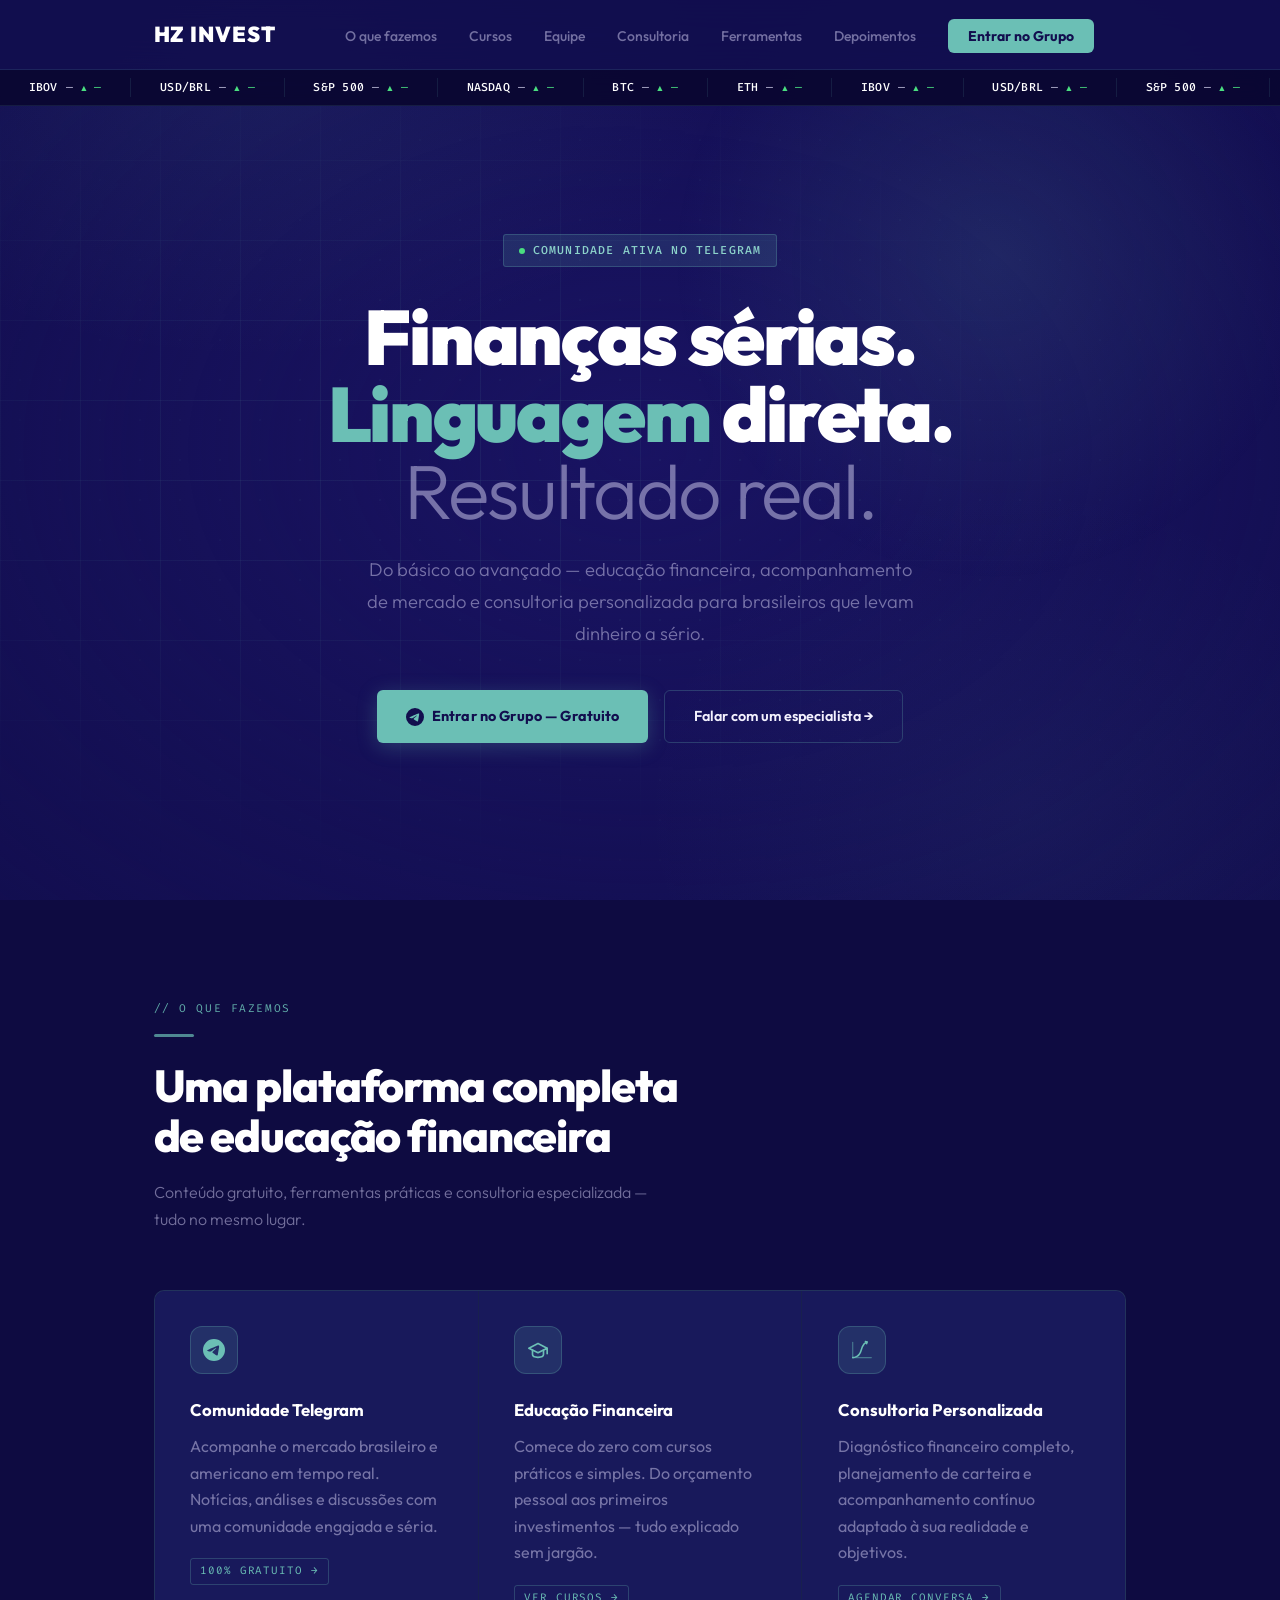
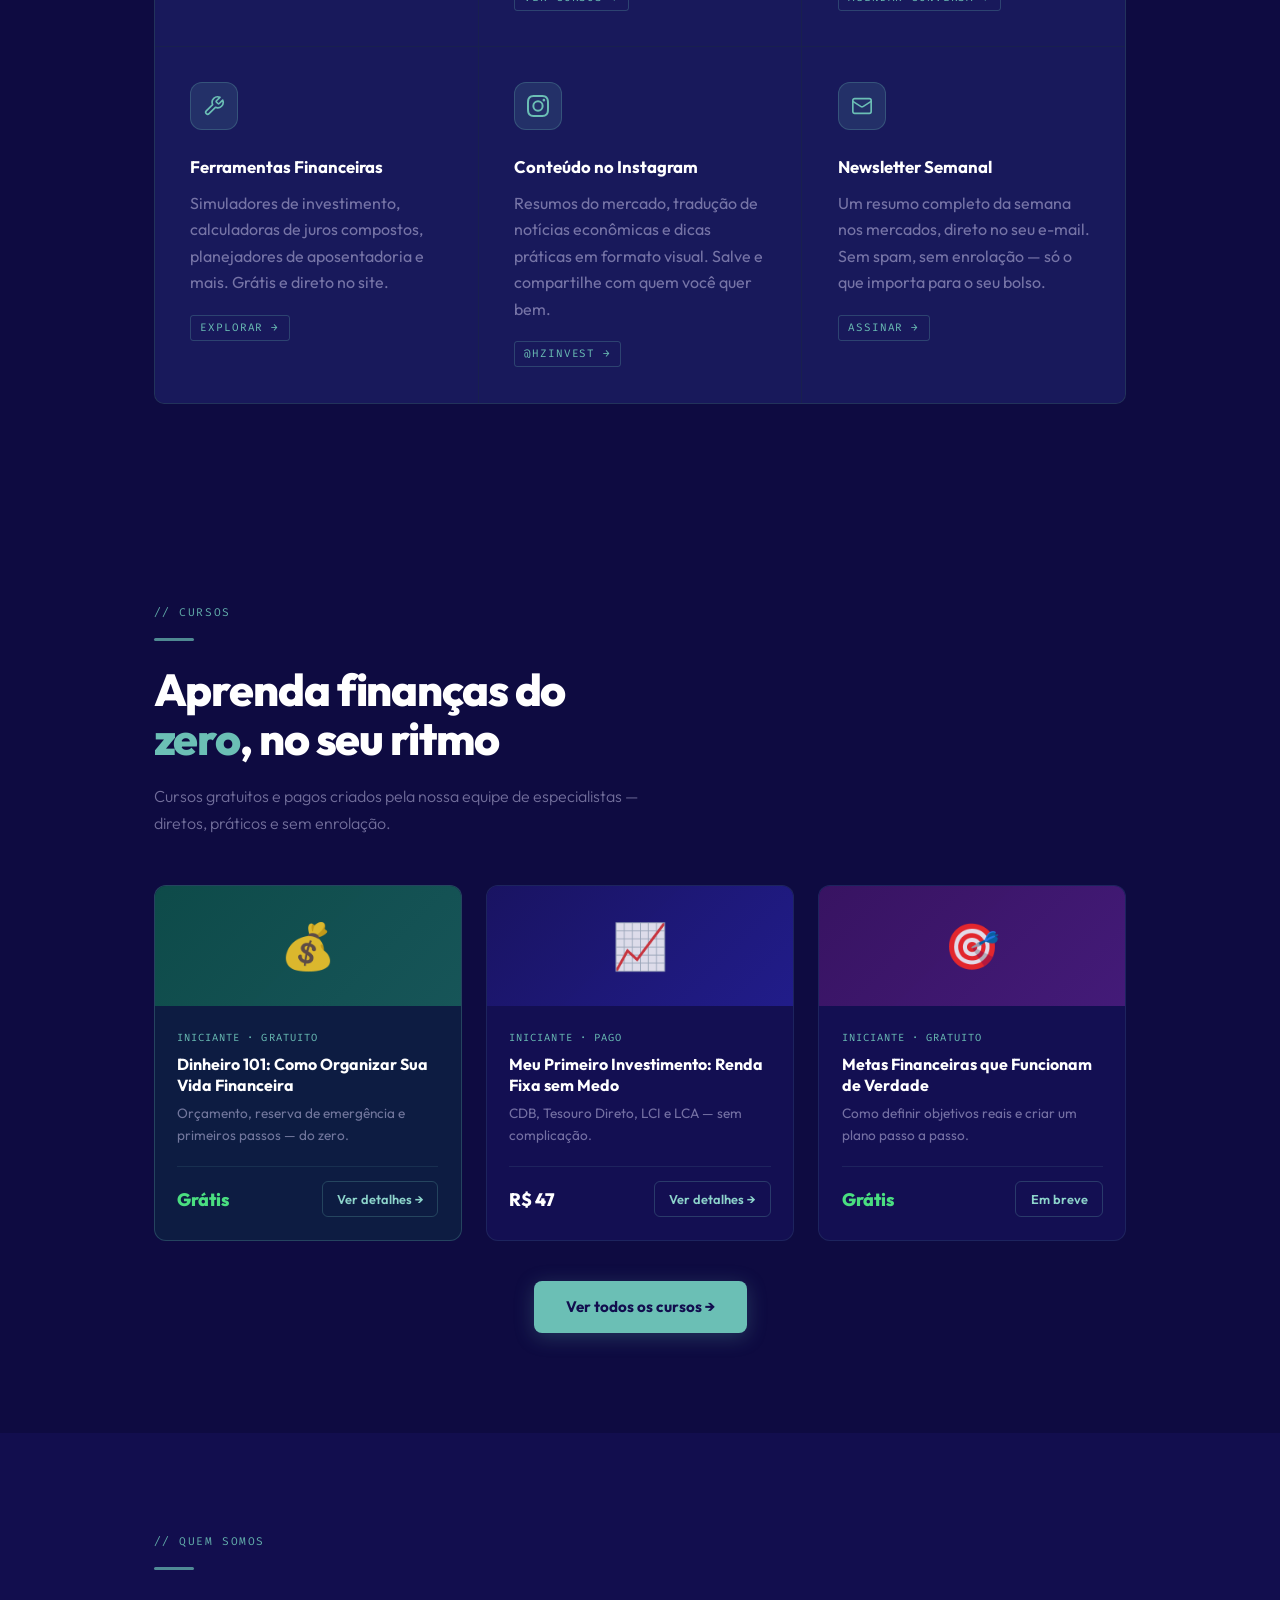
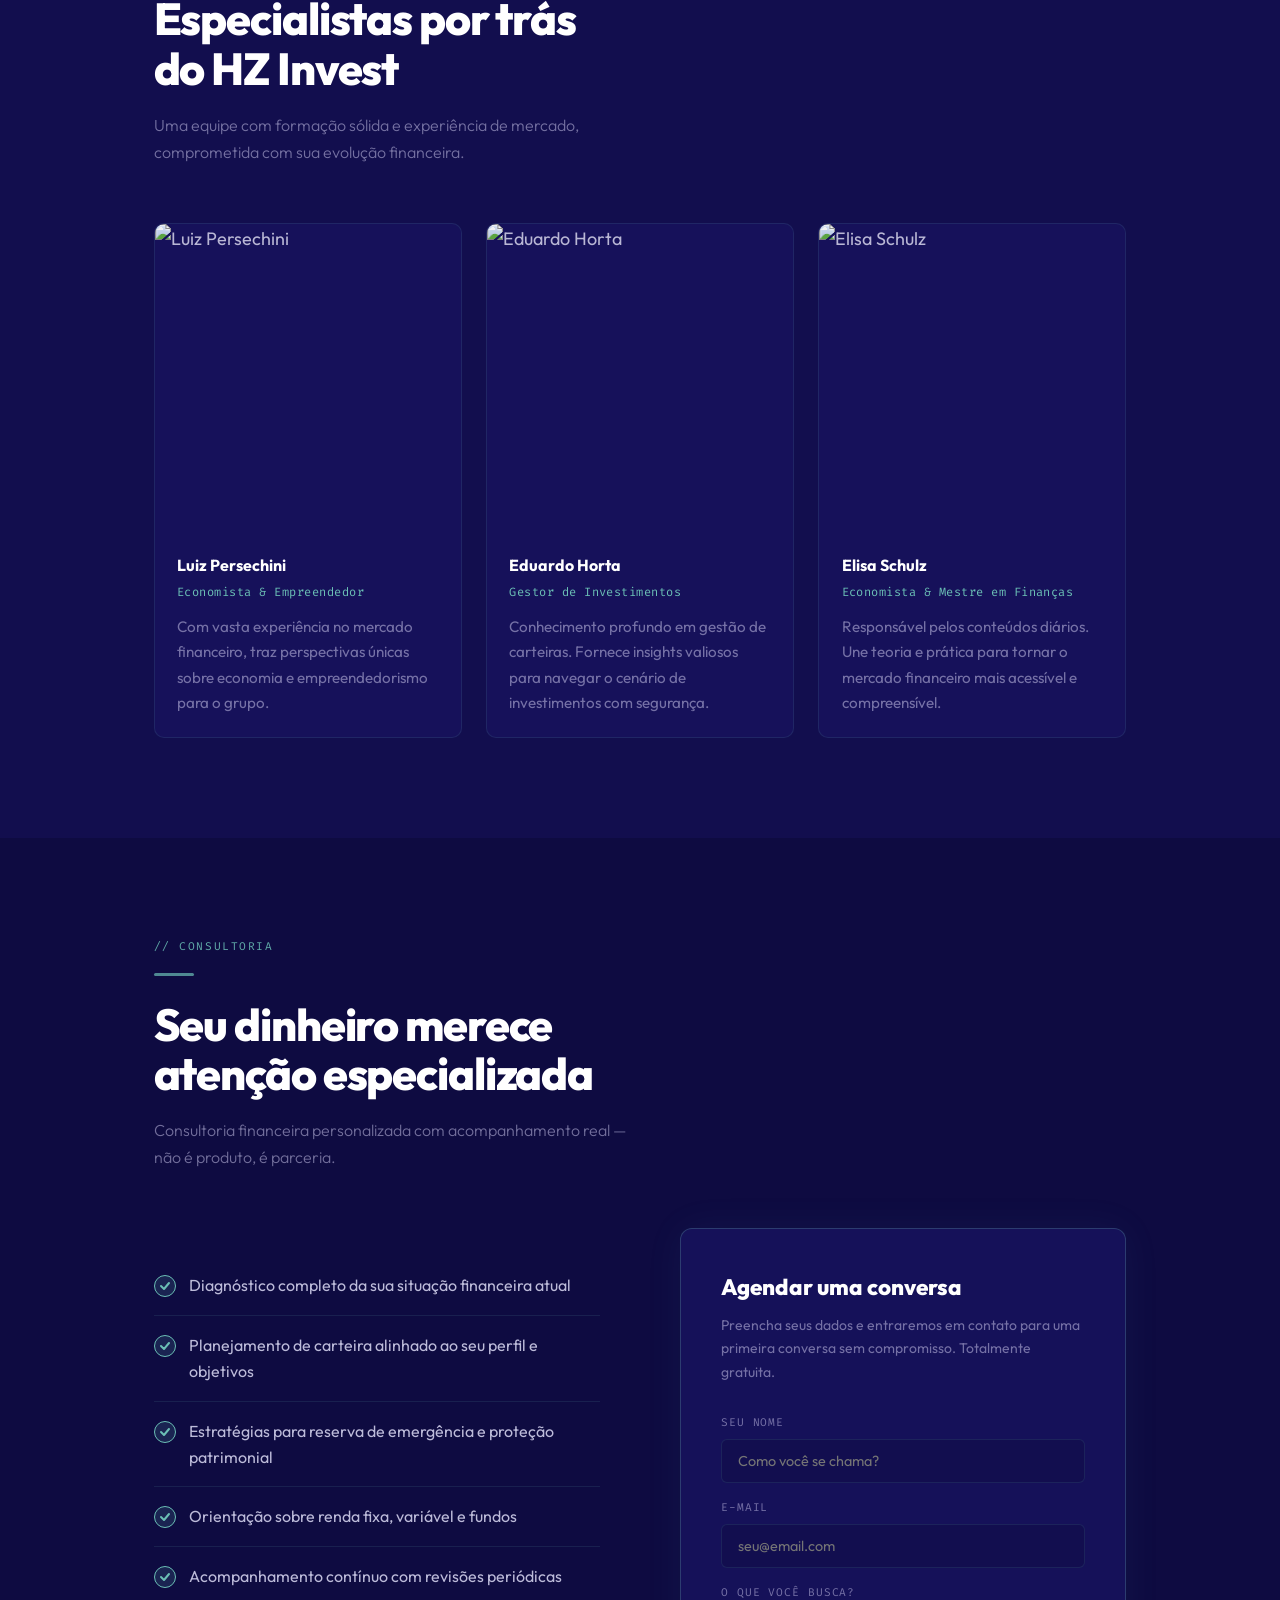
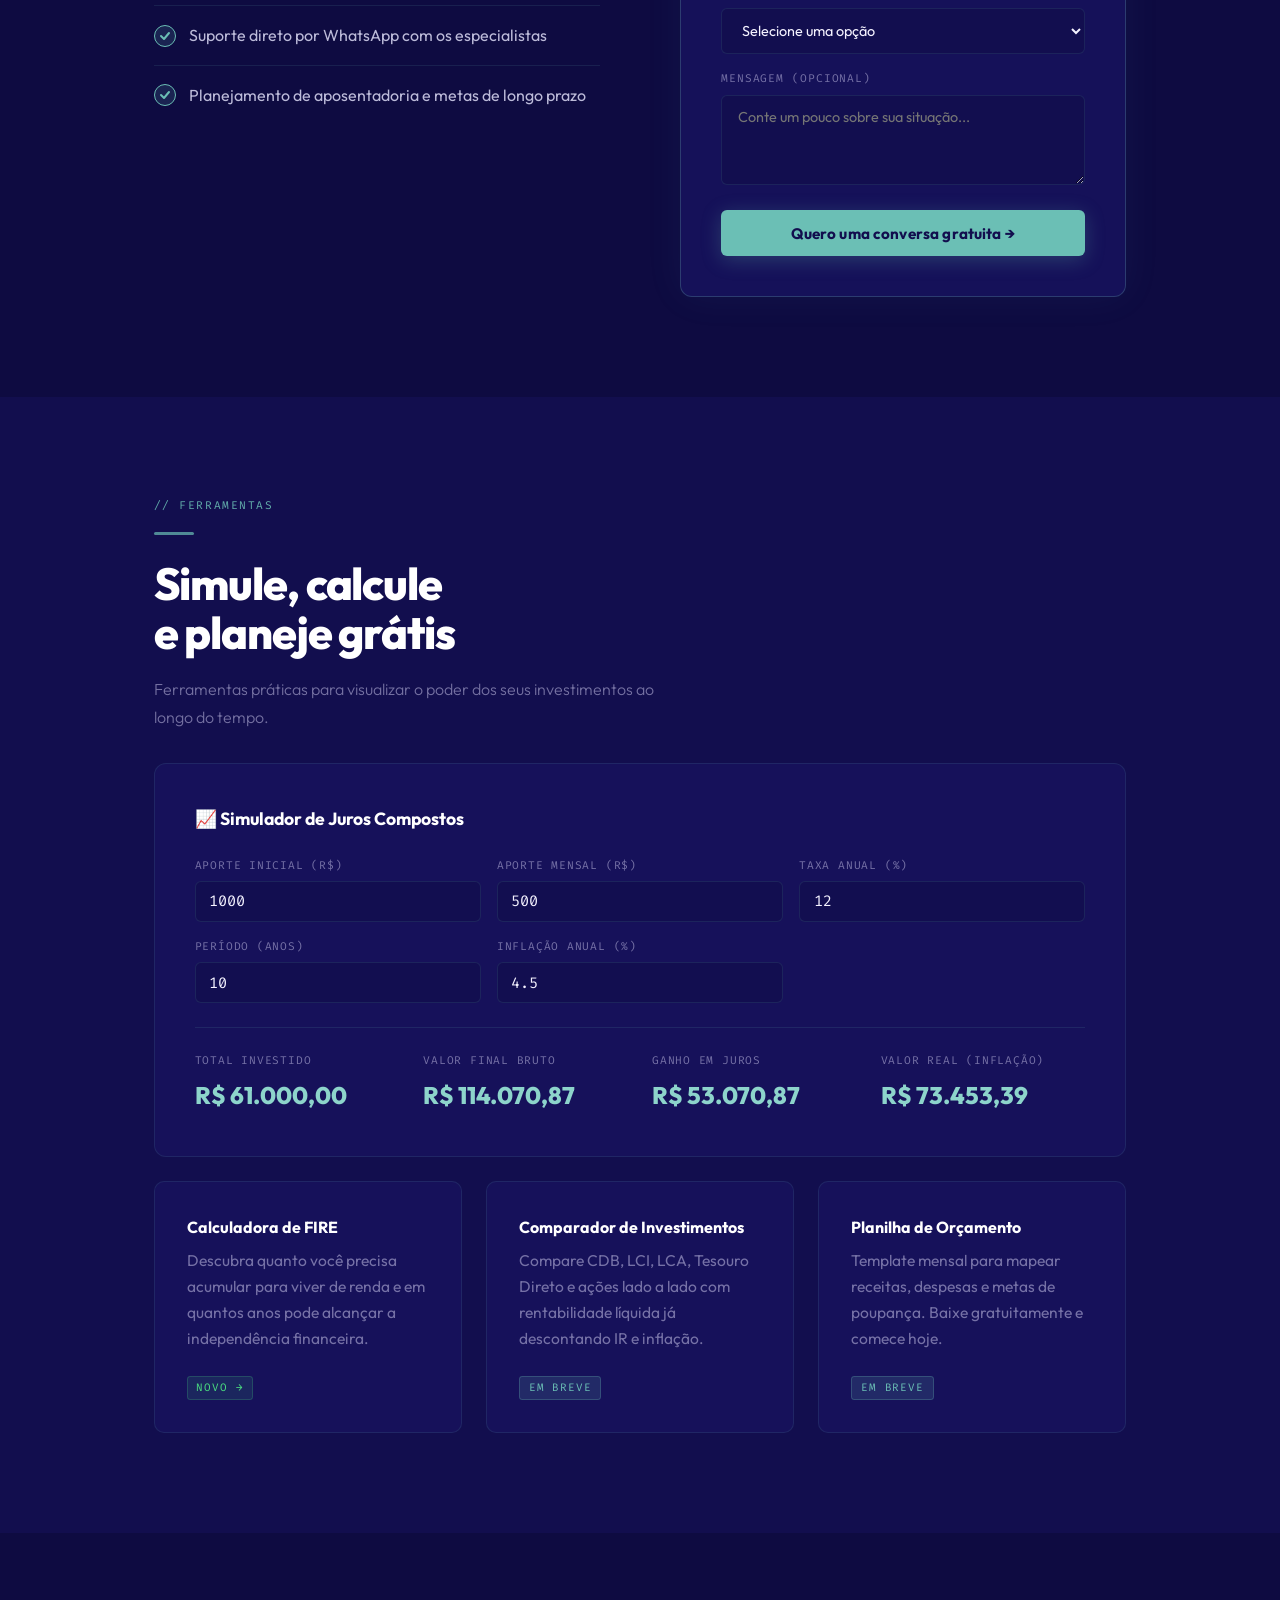
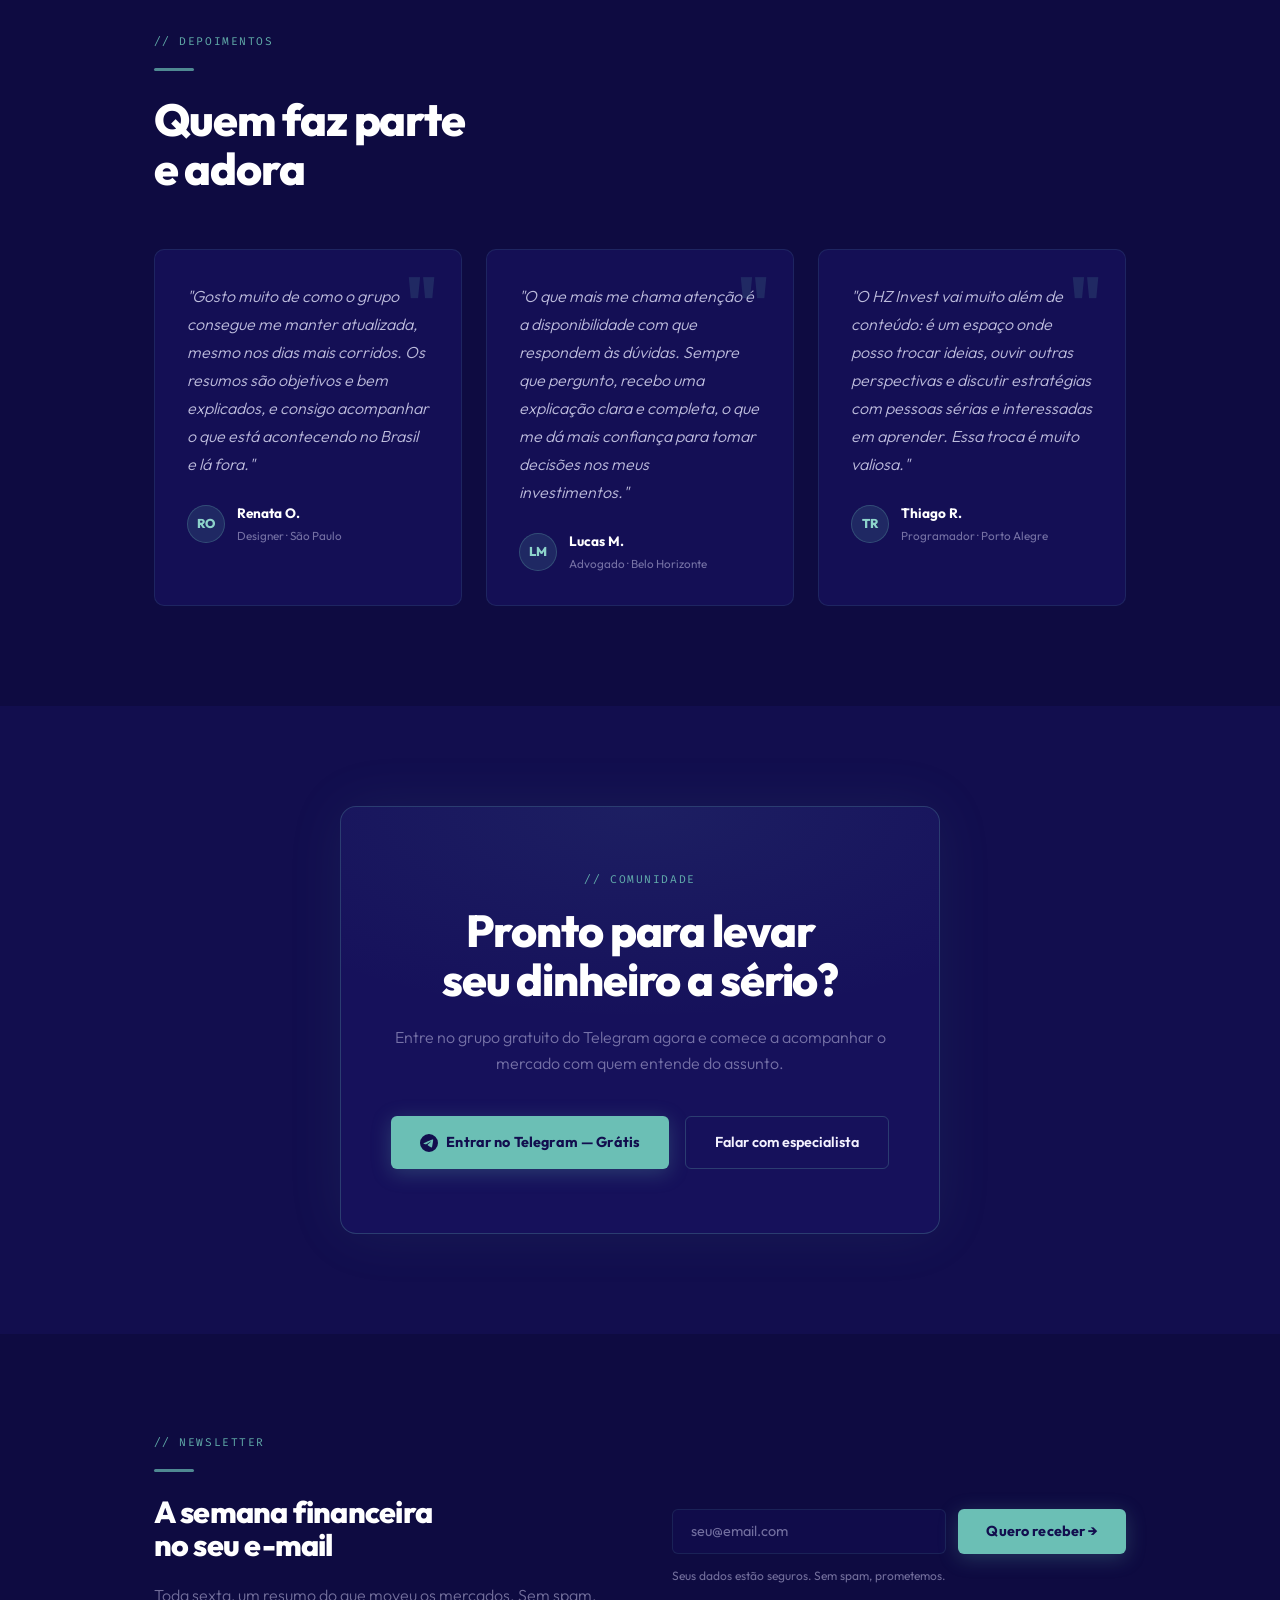
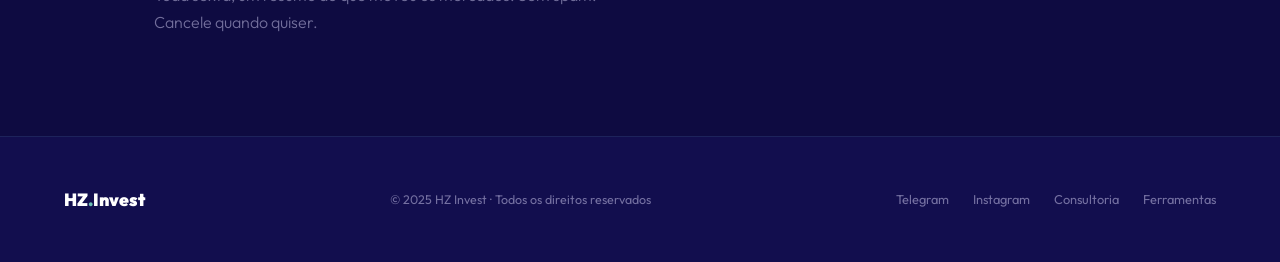
==== commit 743c504d: "Add files via upload" ====
--- a/index.html
+++ b/index.html
@@ -311,7 +311,9 @@
     border-radius: 10px;
     overflow: hidden;
     margin-top: 3.5rem;
-    max-width: 900px;
+  }
+  @media (max-width: 900px) {
+    .offer-grid { grid-template-columns: repeat(2, 1fr); }
   }
   .offer-card {
     background: rgba(26,20,100,0.6);
@@ -837,7 +839,7 @@
     section { padding: 70px 6%; }
     .hero { padding: 110px 6% 70px; }
     .hero-stats { gap: 2rem; }
-    .offer-grid { grid-template-columns: 1fr; } .consult-layout { grid-template-columns: 1fr; gap: 2.5rem; }
+    .consult-layout { grid-template-columns: 1fr; gap: 2.5rem; }
     .sim-row { grid-template-columns: 1fr; }
     footer { flex-direction: column; text-align: center; }
     .cta-box { padding: 2.5rem 1.5rem; }
@@ -937,6 +939,51 @@
     opacity: 1;
     transform: none;
   }
+
+  /* ─── TICKER BAR ─── */
+  .ticker-bar {
+    position: fixed;
+    top: 70px; left: 0; right: 0;
+    z-index: 99;
+    height: 36px;
+    background: rgba(10,7,50,0.95);
+    backdrop-filter: blur(12px);
+    border-bottom: 1px solid var(--border);
+    display: flex;
+    align-items: center;
+    overflow: hidden;
+  }
+  .ticker-track {
+    display: flex;
+    align-items: center;
+    gap: 0;
+    animation: tickerScroll 35s linear infinite;
+    white-space: nowrap;
+  }
+  .ticker-track:hover { animation-play-state: paused; }
+  .ticker-item {
+    display: inline-flex;
+    align-items: center;
+    gap: 0.5rem;
+    padding: 0 1.8rem;
+    border-right: 1px solid var(--border);
+    font-family: 'Fira Code', monospace;
+    font-size: 0.72rem;
+    letter-spacing: 0.02em;
+    color: var(--muted);
+  }
+  .ticker-name { color: var(--white-pure); font-weight: 500; }
+  .ticker-price { color: var(--text); }
+  .ticker-change.up   { color: var(--green); }
+  .ticker-change.down { color: #f87171; }
+  .ticker-arrow { font-size: 0.6rem; }
+  @keyframes tickerScroll {
+    0%   { transform: translateX(0); }
+    100% { transform: translateX(-50%); }
+  }
+  /* push hero down to account for ticker */
+  .hero { padding-top: calc(120px + 36px) !important; }
+
   /* ─── NAV MINHA ÁREA BUTTON ─── */
   .nav-minha-area {
     display: inline-flex; align-items: center; gap: 0.4rem;
@@ -953,6 +1000,14 @@
 </style>
 </head>
 <body>
+
+
+<!-- ─── TICKER BAR ─── -->
+<div class="ticker-bar">
+  <div class="ticker-track" id="tickerTrack">
+    <!-- filled by JS -->
+  </div>
+</div>
 
 <!-- NAV -->
 <nav>
@@ -1274,17 +1329,17 @@
 
   <div class="tools-grid reveal">
     <div class="tool-card">
-      <h3>Calculadora de FIRE</h3>
+      <h3><a href="calculadora-fire.html" style="color:inherit;text-decoration:none">Calculadora de FIRE</a></h3>
       <p>Descubra quanto você precisa acumular para viver de renda e em quantos anos pode alcançar a independência financeira.</p>
-      <span class="tool-badge soon">Em breve</span>
+      <span class="tool-badge">Novo →</span>
     </div>
     <div class="tool-card">
-      <h3>Comparador de Investimentos</h3>
+      <h3><a href="comparador-investimentos.html" style="color:inherit;text-decoration:none">Comparador de Investimentos</a></h3>
       <p>Compare CDB, LCI, LCA, Tesouro Direto e ações lado a lado com rentabilidade líquida já descontando IR e inflação.</p>
       <span class="tool-badge soon">Em breve</span>
     </div>
     <div class="tool-card">
-      <h3>Planilha de Orçamento</h3>
+      <h3><a href="planilha-orcamento.html" style="color:inherit;text-decoration:none">Planilha de Orçamento</a></h3>
       <p>Template mensal para mapear receitas, despesas e metas de poupança. Baixe gratuitamente e comece hoje.</p>
       <span class="tool-badge soon">Em breve</span>
     </div>
@@ -1467,6 +1522,75 @@
   });
 </script>
 
+
+<script>
+// ─── LIVE TICKER via Yahoo Finance (CORS proxy) ───────────────────────────
+const ASSETS = [
+  { sym: '^BVSP',  label: 'IBOV',   isCrypto: false },
+  { sym: 'USDBRL=X', label: 'USD/BRL', isCrypto: false },
+  { sym: '^GSPC',  label: 'S&P 500', isCrypto: false },
+  { sym: '^IXIC',  label: 'NASDAQ', isCrypto: false },
+  { sym: 'BTC-USD', label: 'BTC',   isCrypto: true  },
+  { sym: 'ETH-USD', label: 'ETH',   isCrypto: true  },
+];
+
+function fmtPrice(v, sym) {
+  if (sym === 'USDBRL=X') return 'R$ ' + v.toFixed(4);
+  if (v > 1000)  return v.toLocaleString('pt-BR', {maximumFractionDigits: 0});
+  if (v > 1)     return v.toLocaleString('pt-BR', {minimumFractionDigits: 2, maximumFractionDigits: 2});
+  return v.toFixed(4);
+}
+
+function buildTicker(items) {
+  const track = document.getElementById('tickerTrack');
+  // duplicate for seamless loop
+  const all = [...items, ...items];
+  track.innerHTML = all.map(item => `
+    <span class="ticker-item">
+      <span class="ticker-name">${item.label}</span>
+      <span class="ticker-price">${item.price}</span>
+      <span class="ticker-change ${item.changeClass}">
+        <span class="ticker-arrow">${item.changeClass === 'up' ? '▲' : '▼'}</span>
+        ${item.changePct}
+      </span>
+    </span>
+  `).join('');
+}
+
+async function fetchTicker() {
+  const syms = ASSETS.map(a => a.sym).join(',');
+  const url = `https://query1.finance.yahoo.com/v8/finance/spark?symbols=${encodeURIComponent(syms)}&range=1d&interval=1d`;
+  try {
+    const r = await fetch(`https://api.allorigins.win/get?url=${encodeURIComponent(url)}`);
+    const json = await r.json();
+    const data = JSON.parse(json.contents);
+
+    const items = ASSETS.map(asset => {
+      try {
+        const spark = data.spark.result.find(x => x.symbol === asset.sym);
+        const closes = spark?.response?.[0]?.indicators?.quote?.[0]?.close?.filter(Boolean) || [];
+        const prev = closes[closes.length - 2] ?? closes[0];
+        const curr = closes[closes.length - 1] ?? prev;
+        const pct  = prev ? ((curr - prev) / prev) * 100 : 0;
+        return {
+          label: asset.label,
+          price: fmtPrice(curr, asset.sym),
+          changePct: (pct >= 0 ? '+' : '') + pct.toFixed(2) + '%',
+          changeClass: pct >= 0 ? 'up' : 'down',
+        };
+      } catch { return { label: asset.label, price: '—', changePct: '—', changeClass: 'up' }; }
+    });
+    buildTicker(items);
+  } catch {
+    // Fallback static display if API fails
+    buildTicker(ASSETS.map(a => ({ label: a.label, price: '—', changePct: '—', changeClass: 'up' })));
+  }
+}
+
+fetchTicker();
+setInterval(fetchTicker, 60000); // refresh every 60s
+</script>
+
 <!-- Firebase Auth (module) -->
 <script type="module">
   import { bindNavUser } from './auth.js';
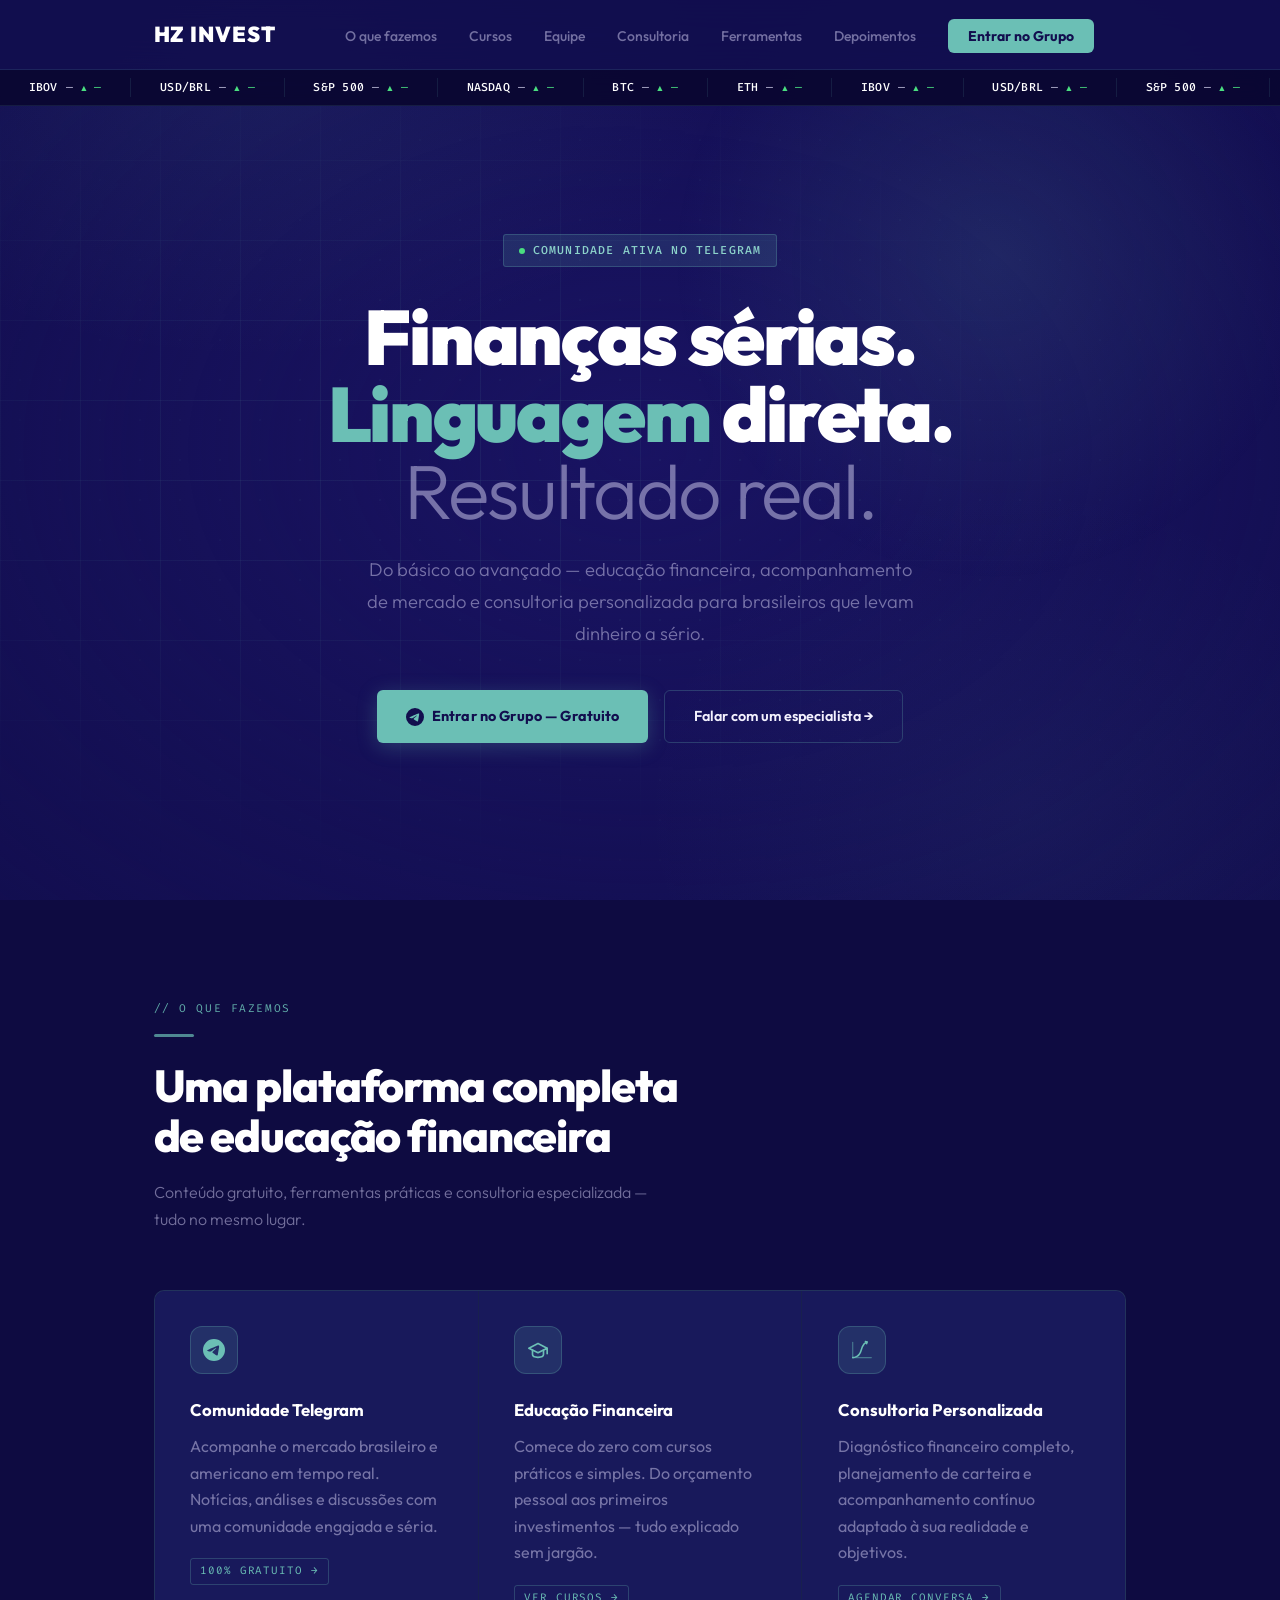
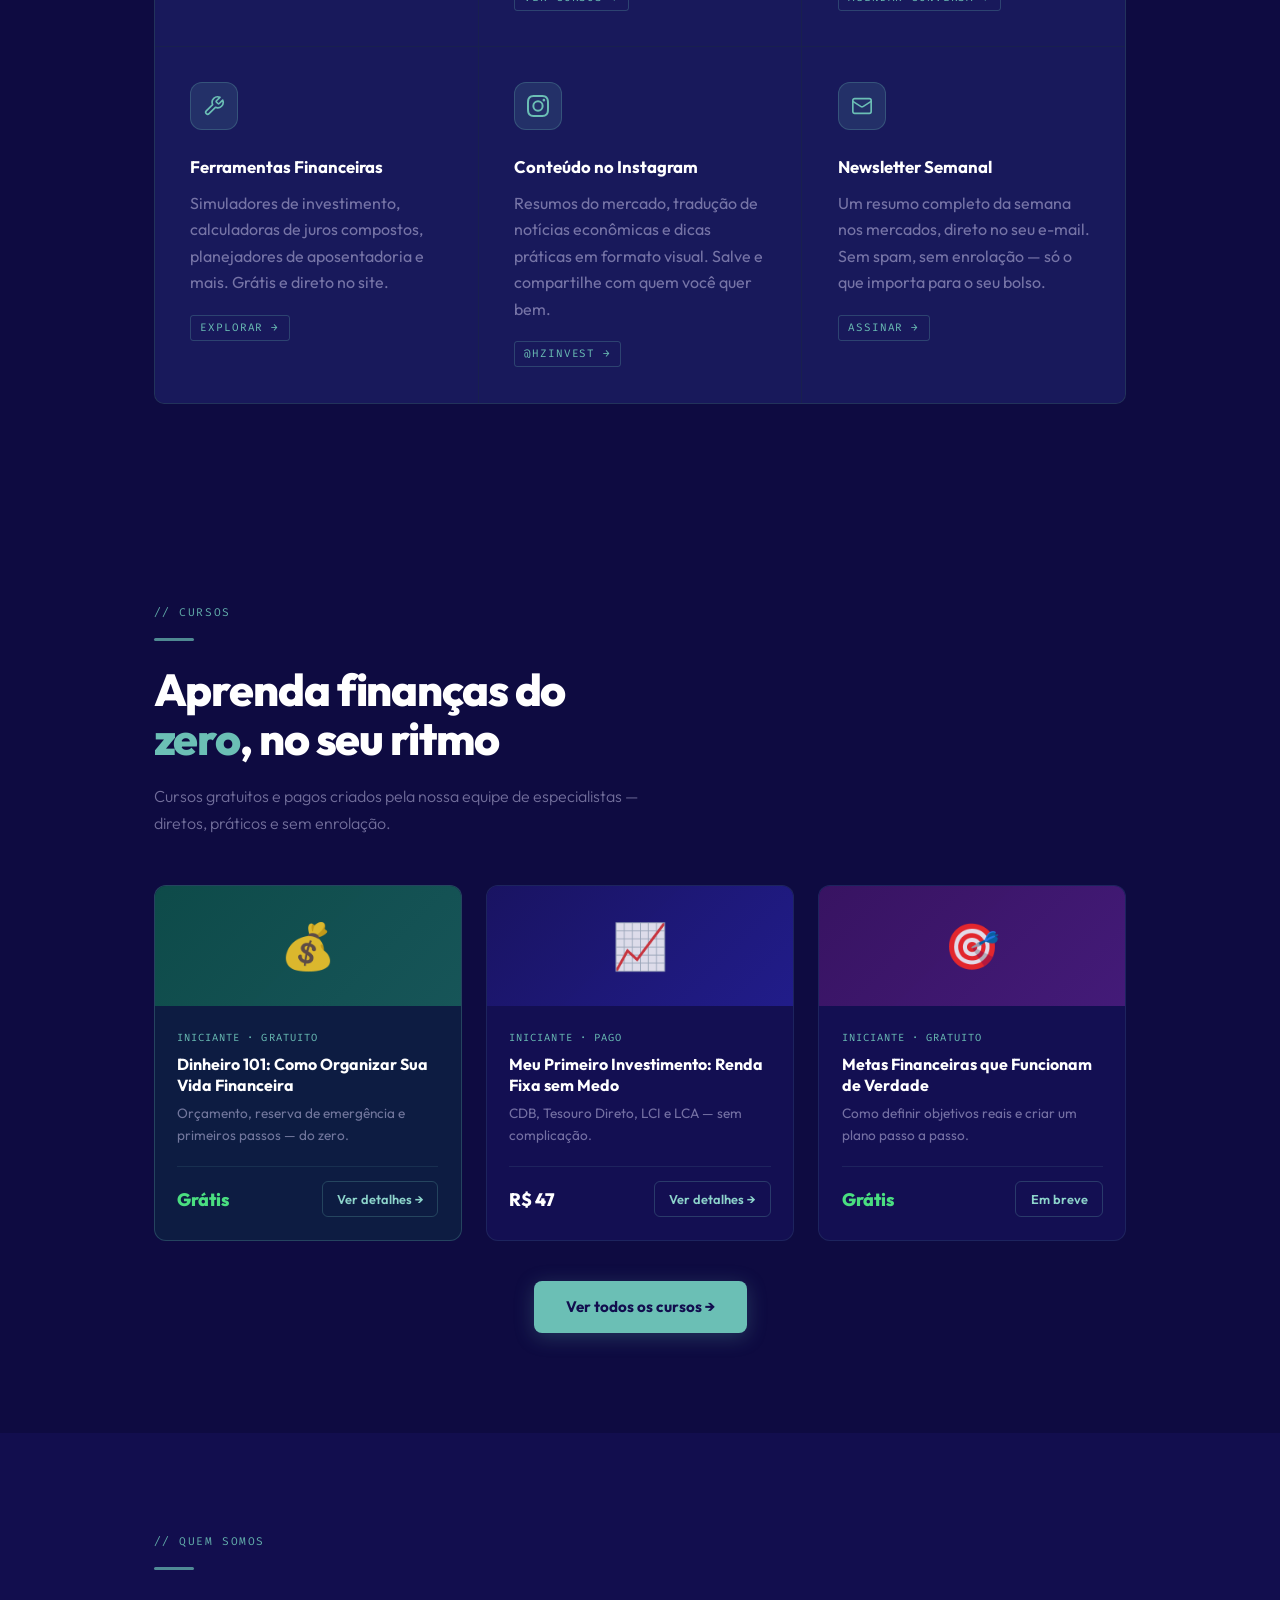
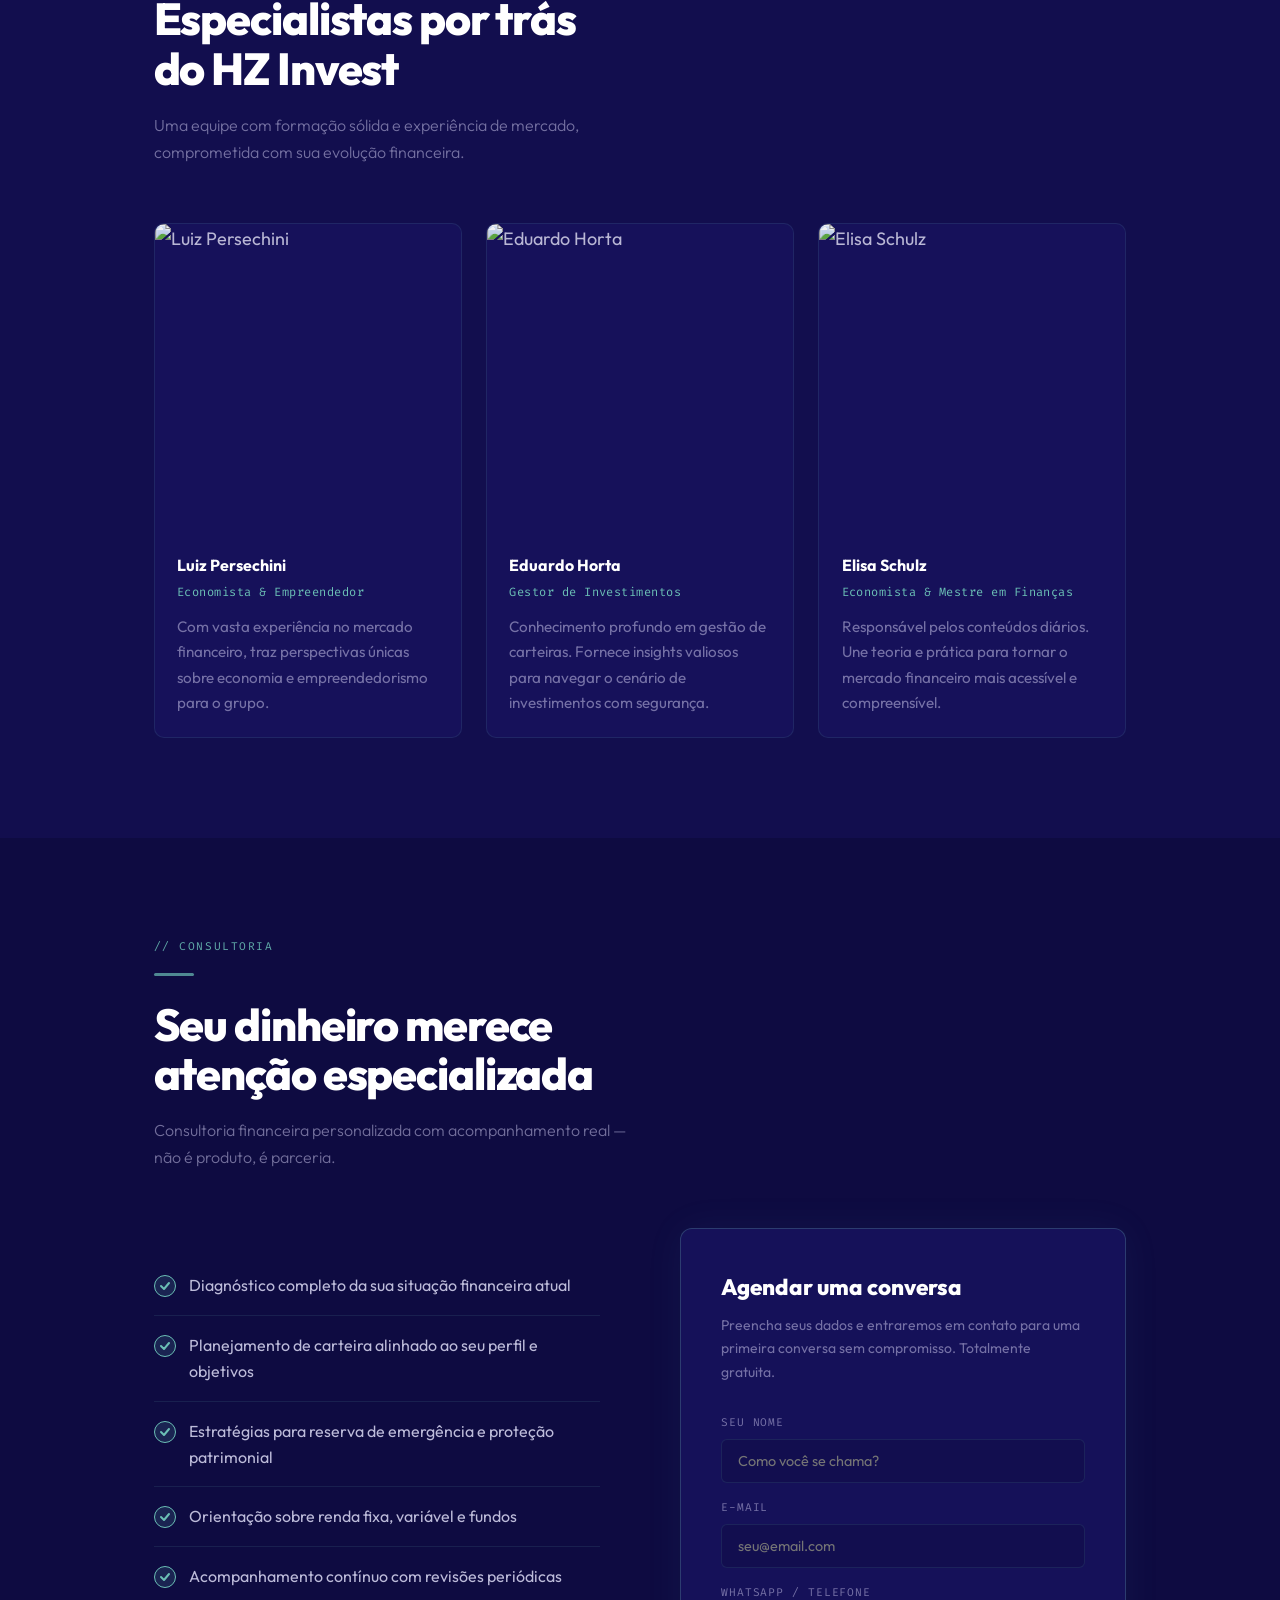
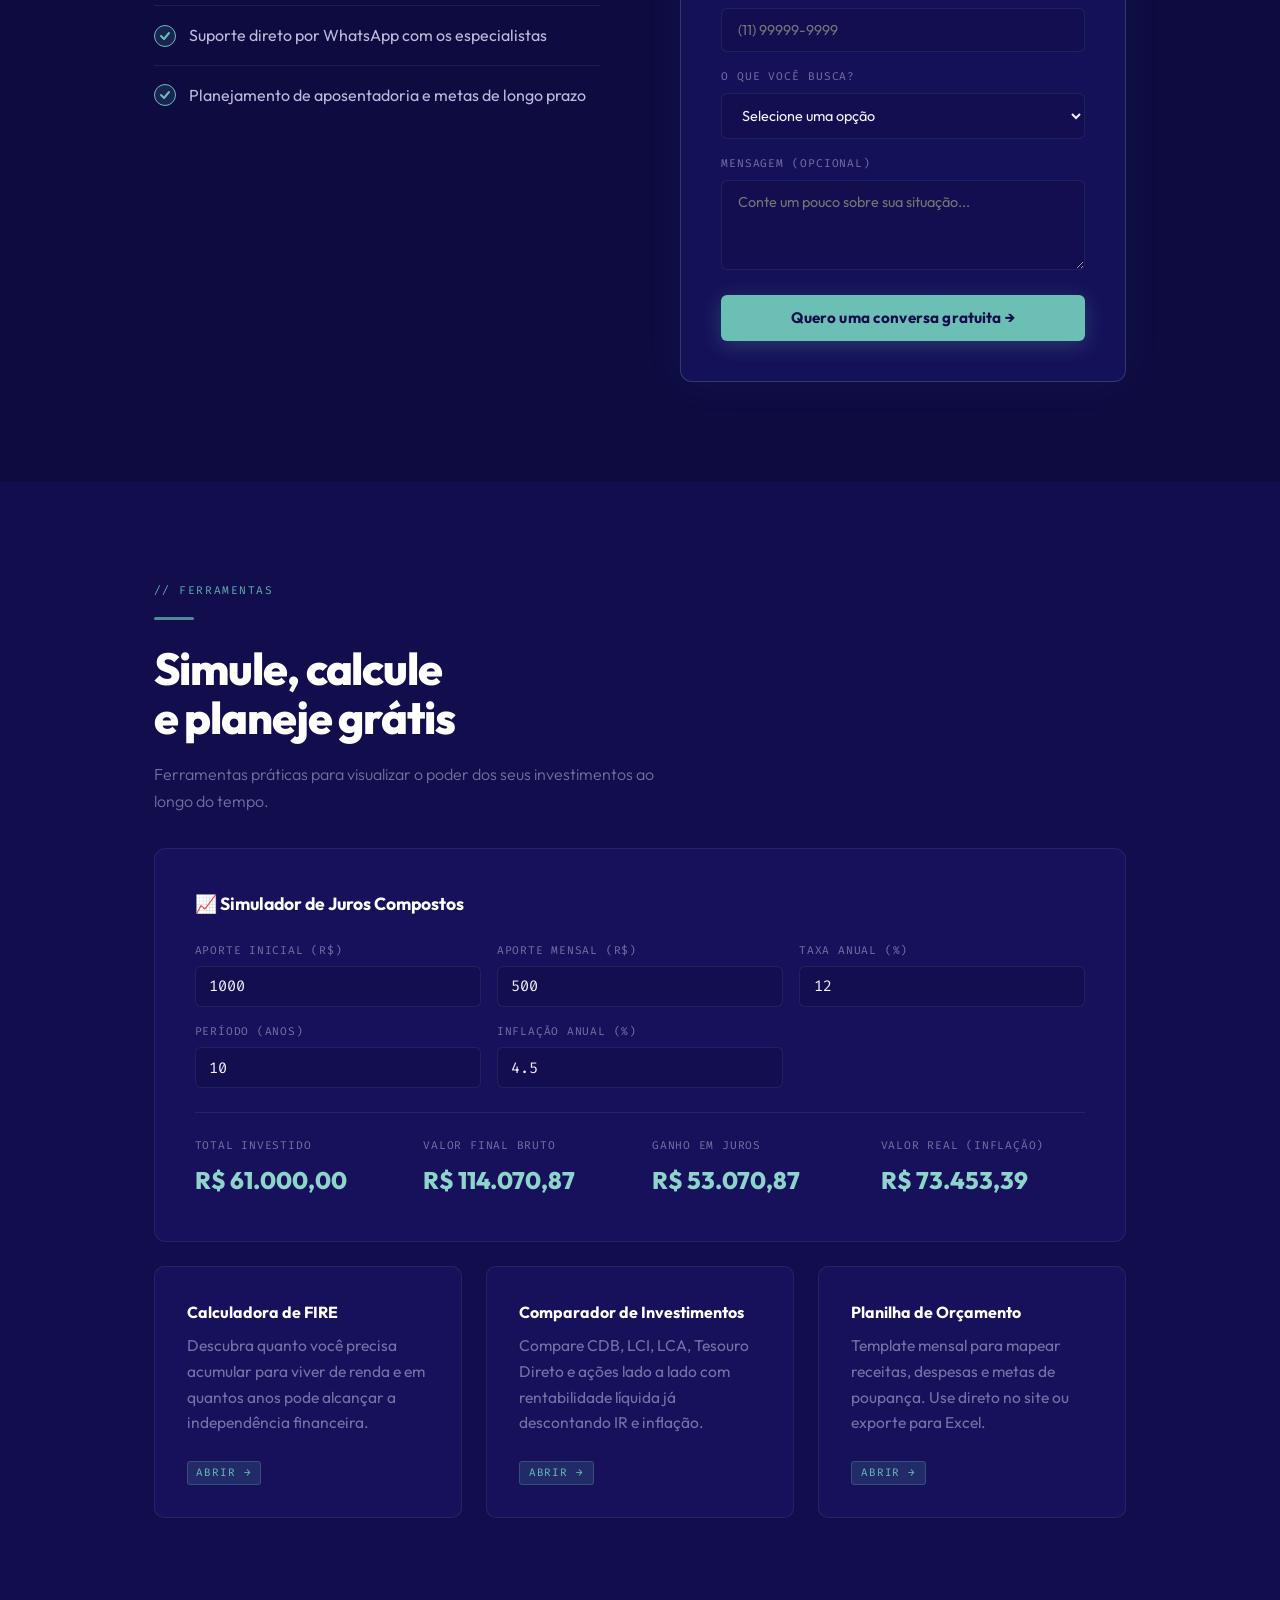
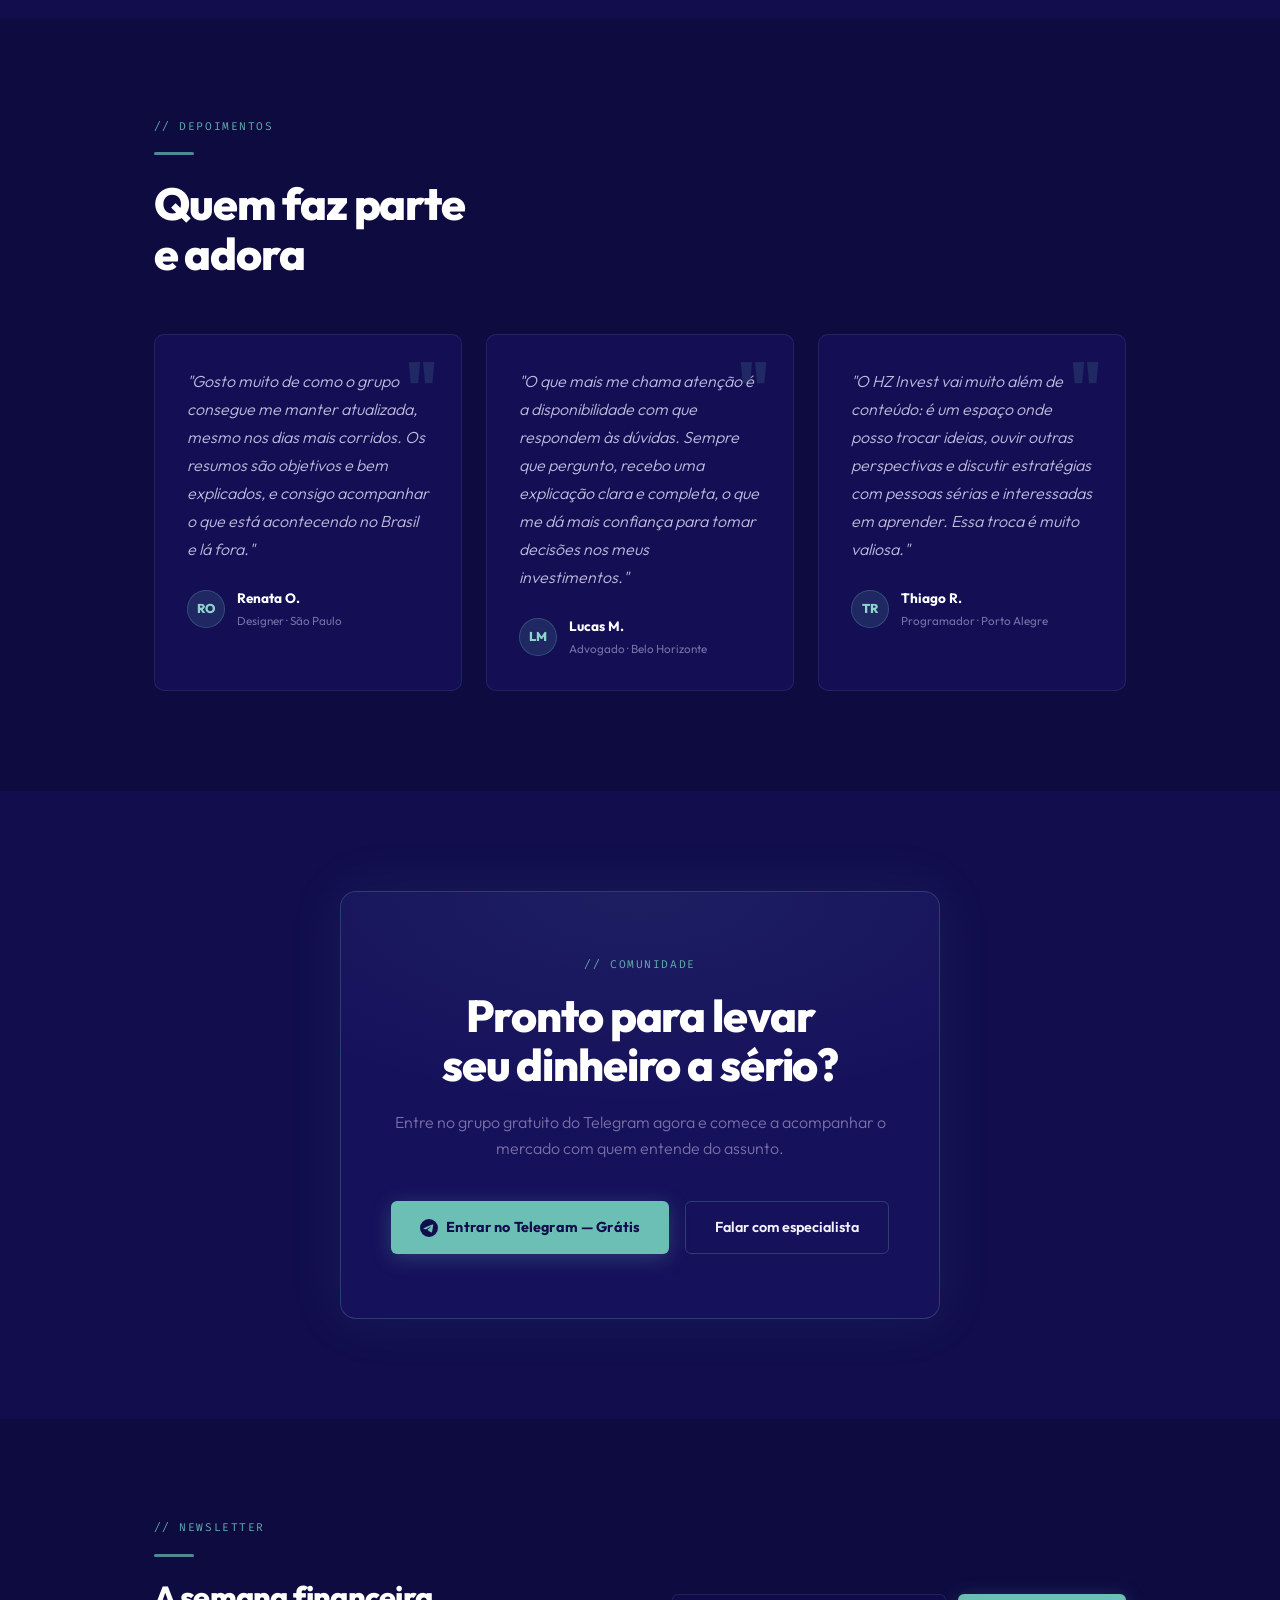
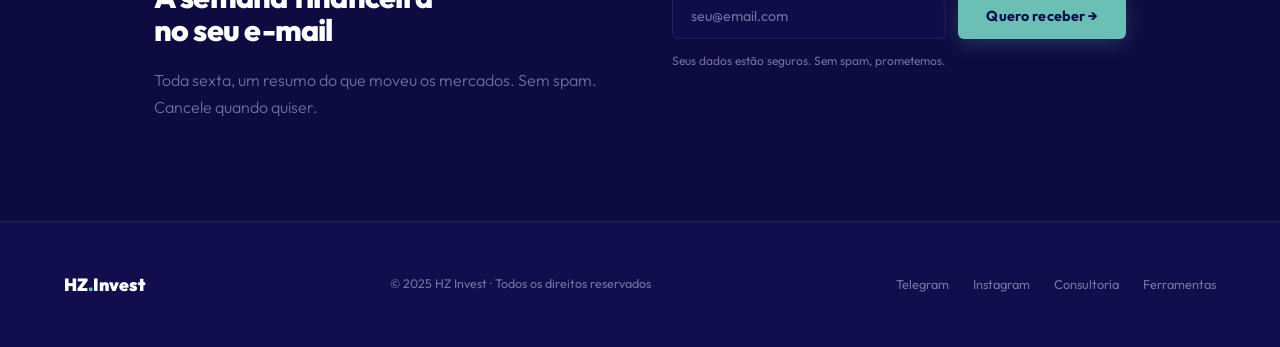
==== commit 901aee38: "Add files via upload" ====
--- a/index.html
+++ b/index.html
@@ -312,8 +312,9 @@
     overflow: hidden;
     margin-top: 3.5rem;
   }
-  @media (max-width: 900px) {
-    .offer-grid { grid-template-columns: repeat(2, 1fr); }
+  @media (max-width: 860px) {
+    .offer-grid { grid-template-columns: 1fr; }
+    .offer-card { padding: 1.6rem; }
   }
   .offer-card {
     background: rgba(26,20,100,0.6);
@@ -1252,6 +1253,10 @@
           <input type="email" name="email" placeholder="seu@email.com" required>
         </div>
         <div class="form-group">
+          <label>WhatsApp / Telefone</label>
+          <input type="tel" name="telefone" placeholder="(11) 99999-9999" required>
+        </div>
+        <div class="form-group">
           <label>O que você busca?</label>
           <select name="objetivo" required>
             <option value="" disabled selected>Selecione uma opção</option>
@@ -1328,21 +1333,21 @@
   </div>
 
   <div class="tools-grid reveal">
-    <div class="tool-card">
-      <h3><a href="calculadora-fire.html" style="color:inherit;text-decoration:none">Calculadora de FIRE</a></h3>
+    <a class="tool-card" href="calculadora-fire.html" style="text-decoration:none;display:block;">
+      <h3 style="color:var(--white-pure)">Calculadora de FIRE</h3>
       <p>Descubra quanto você precisa acumular para viver de renda e em quantos anos pode alcançar a independência financeira.</p>
-      <span class="tool-badge">Novo →</span>
-    </div>
-    <div class="tool-card">
-      <h3><a href="comparador-investimentos.html" style="color:inherit;text-decoration:none">Comparador de Investimentos</a></h3>
+      <span class="tool-badge" style="background:var(--teal-dim);color:var(--teal);border-color:var(--teal-border);">Abrir →</span>
+    </a>
+    <a class="tool-card" href="comparador-investimentos.html" style="text-decoration:none;display:block;">
+      <h3 style="color:var(--white-pure)">Comparador de Investimentos</h3>
       <p>Compare CDB, LCI, LCA, Tesouro Direto e ações lado a lado com rentabilidade líquida já descontando IR e inflação.</p>
-      <span class="tool-badge soon">Em breve</span>
-    </div>
-    <div class="tool-card">
-      <h3><a href="planilha-orcamento.html" style="color:inherit;text-decoration:none">Planilha de Orçamento</a></h3>
-      <p>Template mensal para mapear receitas, despesas e metas de poupança. Baixe gratuitamente e comece hoje.</p>
-      <span class="tool-badge soon">Em breve</span>
-    </div>
+      <span class="tool-badge" style="background:var(--teal-dim);color:var(--teal);border-color:var(--teal-border);">Abrir →</span>
+    </a>
+    <a class="tool-card" href="planilha-orcamento.html" style="text-decoration:none;display:block;">
+      <h3 style="color:var(--white-pure)">Planilha de Orçamento</h3>
+      <p>Template mensal para mapear receitas, despesas e metas de poupança. Use direto no site ou exporte para Excel.</p>
+      <span class="tool-badge" style="background:var(--teal-dim);color:var(--teal);border-color:var(--teal-border);">Abrir →</span>
+    </a>
   </div>
 </section>
 
@@ -1524,71 +1529,100 @@
 
 
 <script>
-// ─── LIVE TICKER via Yahoo Finance (CORS proxy) ───────────────────────────
-const ASSETS = [
-  { sym: '^BVSP',  label: 'IBOV',   isCrypto: false },
-  { sym: 'USDBRL=X', label: 'USD/BRL', isCrypto: false },
-  { sym: '^GSPC',  label: 'S&P 500', isCrypto: false },
-  { sym: '^IXIC',  label: 'NASDAQ', isCrypto: false },
-  { sym: 'BTC-USD', label: 'BTC',   isCrypto: true  },
-  { sym: 'ETH-USD', label: 'ETH',   isCrypto: true  },
-];
-
-function fmtPrice(v, sym) {
-  if (sym === 'USDBRL=X') return 'R$ ' + v.toFixed(4);
-  if (v > 1000)  return v.toLocaleString('pt-BR', {maximumFractionDigits: 0});
-  if (v > 1)     return v.toLocaleString('pt-BR', {minimumFractionDigits: 2, maximumFractionDigits: 2});
-  return v.toFixed(4);
+// ─── LIVE TICKER via multiple free APIs ───────────────────────────────────
+// Uses brapi.dev (BR stocks) + CoinGecko (crypto) + exchangerate.host (FX)
+
+function fmtNum(v) {
+  if (v >= 1000) return v.toLocaleString('pt-BR', {maximumFractionDigits: 0});
+  if (v >= 1)    return v.toLocaleString('pt-BR', {minimumFractionDigits: 2, maximumFractionDigits: 2});
+  return v.toLocaleString('pt-BR', {minimumFractionDigits: 2, maximumFractionDigits: 2});
 }
 
 function buildTicker(items) {
   const track = document.getElementById('tickerTrack');
-  // duplicate for seamless loop
-  const all = [...items, ...items];
+  const all = [...items, ...items]; // duplicate for seamless loop
   track.innerHTML = all.map(item => `
     <span class="ticker-item">
       <span class="ticker-name">${item.label}</span>
       <span class="ticker-price">${item.price}</span>
-      <span class="ticker-change ${item.changeClass}">
-        <span class="ticker-arrow">${item.changeClass === 'up' ? '▲' : '▼'}</span>
+      <span class="ticker-change ${item.up ? 'up' : 'down'}">
+        <span class="ticker-arrow">${item.up ? '▲' : '▼'}</span>
         ${item.changePct}
       </span>
     </span>
   `).join('');
 }
 
+function placeholder() {
+  buildTicker([
+    { label:'IBOV',    price:'carregando...', up:true, changePct:'' },
+    { label:'USD/BRL', price:'carregando...', up:true, changePct:'' },
+    { label:'S&P 500', price:'carregando...', up:true, changePct:'' },
+    { label:'NASDAQ',  price:'carregando...', up:true, changePct:'' },
+    { label:'BTC',     price:'carregando...', up:true, changePct:'' },
+    { label:'ETH',     price:'carregando...', up:true, changePct:'' },
+  ]);
+}
+
 async function fetchTicker() {
-  const syms = ASSETS.map(a => a.sym).join(',');
-  const url = `https://query1.finance.yahoo.com/v8/finance/spark?symbols=${encodeURIComponent(syms)}&range=1d&interval=1d`;
+  const items = [];
+
+  // ── 1. IBOV via brapi.dev (free, no key needed for quotes) ────────────────
   try {
-    const r = await fetch(`https://api.allorigins.win/get?url=${encodeURIComponent(url)}`);
-    const json = await r.json();
-    const data = JSON.parse(json.contents);
-
-    const items = ASSETS.map(asset => {
-      try {
-        const spark = data.spark.result.find(x => x.symbol === asset.sym);
-        const closes = spark?.response?.[0]?.indicators?.quote?.[0]?.close?.filter(Boolean) || [];
-        const prev = closes[closes.length - 2] ?? closes[0];
-        const curr = closes[closes.length - 1] ?? prev;
-        const pct  = prev ? ((curr - prev) / prev) * 100 : 0;
-        return {
-          label: asset.label,
-          price: fmtPrice(curr, asset.sym),
-          changePct: (pct >= 0 ? '+' : '') + pct.toFixed(2) + '%',
-          changeClass: pct >= 0 ? 'up' : 'down',
-        };
-      } catch { return { label: asset.label, price: '—', changePct: '—', changeClass: 'up' }; }
-    });
-    buildTicker(items);
+    const r = await fetch('https://brapi.dev/api/quote/%5EBVSP?range=1d&interval=1d&fundamental=false');
+    const d = await r.json();
+    const q = d.results?.[0];
+    if (q) {
+      const chg = q.regularMarketChangePercent || 0;
+      items.push({ label:'IBOV', price: fmtNum(q.regularMarketPrice), up: chg >= 0, changePct: (chg >= 0 ? '+' : '') + chg.toFixed(2) + '%' });
+    }
+  } catch { items.push({ label:'IBOV', price:'—', up:true, changePct:'—' }); }
+
+  // ── 2. USD/BRL via exchangerate-api (free tier) ───────────────────────────
+  try {
+    const r = await fetch('https://api.exchangerate-api.com/v4/latest/USD');
+    const d = await r.json();
+    const rate = d.rates?.BRL;
+    if (rate) items.push({ label:'USD/BRL', price:'R$ ' + rate.toFixed(4), up:false, changePct:'' });
+  } catch { items.push({ label:'USD/BRL', price:'—', up:true, changePct:'—' }); }
+
+  // ── 3. S&P 500 & NASDAQ via brapi.dev ─────────────────────────────────────
+  try {
+    const r = await fetch('https://brapi.dev/api/quote/%5EGSPC,%5EIXIC?range=1d&interval=1d&fundamental=false');
+    const d = await r.json();
+    for (const q of (d.results || [])) {
+      const chg = q.regularMarketChangePercent || 0;
+      const label = q.symbol === '^GSPC' ? 'S&P 500' : 'NASDAQ';
+      items.push({ label, price: fmtNum(q.regularMarketPrice), up: chg >= 0, changePct: (chg >= 0 ? '+' : '') + chg.toFixed(2) + '%' });
+    }
   } catch {
-    // Fallback static display if API fails
-    buildTicker(ASSETS.map(a => ({ label: a.label, price: '—', changePct: '—', changeClass: 'up' })));
-  }
+    items.push({ label:'S&P 500', price:'—', up:true, changePct:'—' });
+    items.push({ label:'NASDAQ',  price:'—', up:true, changePct:'—' });
+  }
+
+  // ── 4. BTC + ETH via CoinGecko (free, no key) ─────────────────────────────
+  try {
+    const r = await fetch('https://api.coingecko.com/api/v3/simple/price?ids=bitcoin,ethereum&vs_currencies=usd&include_24hr_change=true');
+    const d = await r.json();
+    if (d.bitcoin) {
+      const chg = d.bitcoin.usd_24h_change || 0;
+      items.push({ label:'BTC', price:'$ ' + fmtNum(d.bitcoin.usd), up: chg >= 0, changePct: (chg >= 0 ? '+' : '') + chg.toFixed(2) + '%' });
+    }
+    if (d.ethereum) {
+      const chg = d.ethereum.usd_24h_change || 0;
+      items.push({ label:'ETH', price:'$ ' + fmtNum(d.ethereum.usd), up: chg >= 0, changePct: (chg >= 0 ? '+' : '') + chg.toFixed(2) + '%' });
+    }
+  } catch {
+    items.push({ label:'BTC', price:'—', up:true, changePct:'—' });
+    items.push({ label:'ETH', price:'—', up:true, changePct:'—' });
+  }
+
+  if (items.length > 0) buildTicker(items);
 }
 
+placeholder();
 fetchTicker();
-setInterval(fetchTicker, 60000); // refresh every 60s
+setInterval(fetchTicker, 90000); // refresh every 90s
 </script>
 
 <!-- Firebase Auth (module) -->
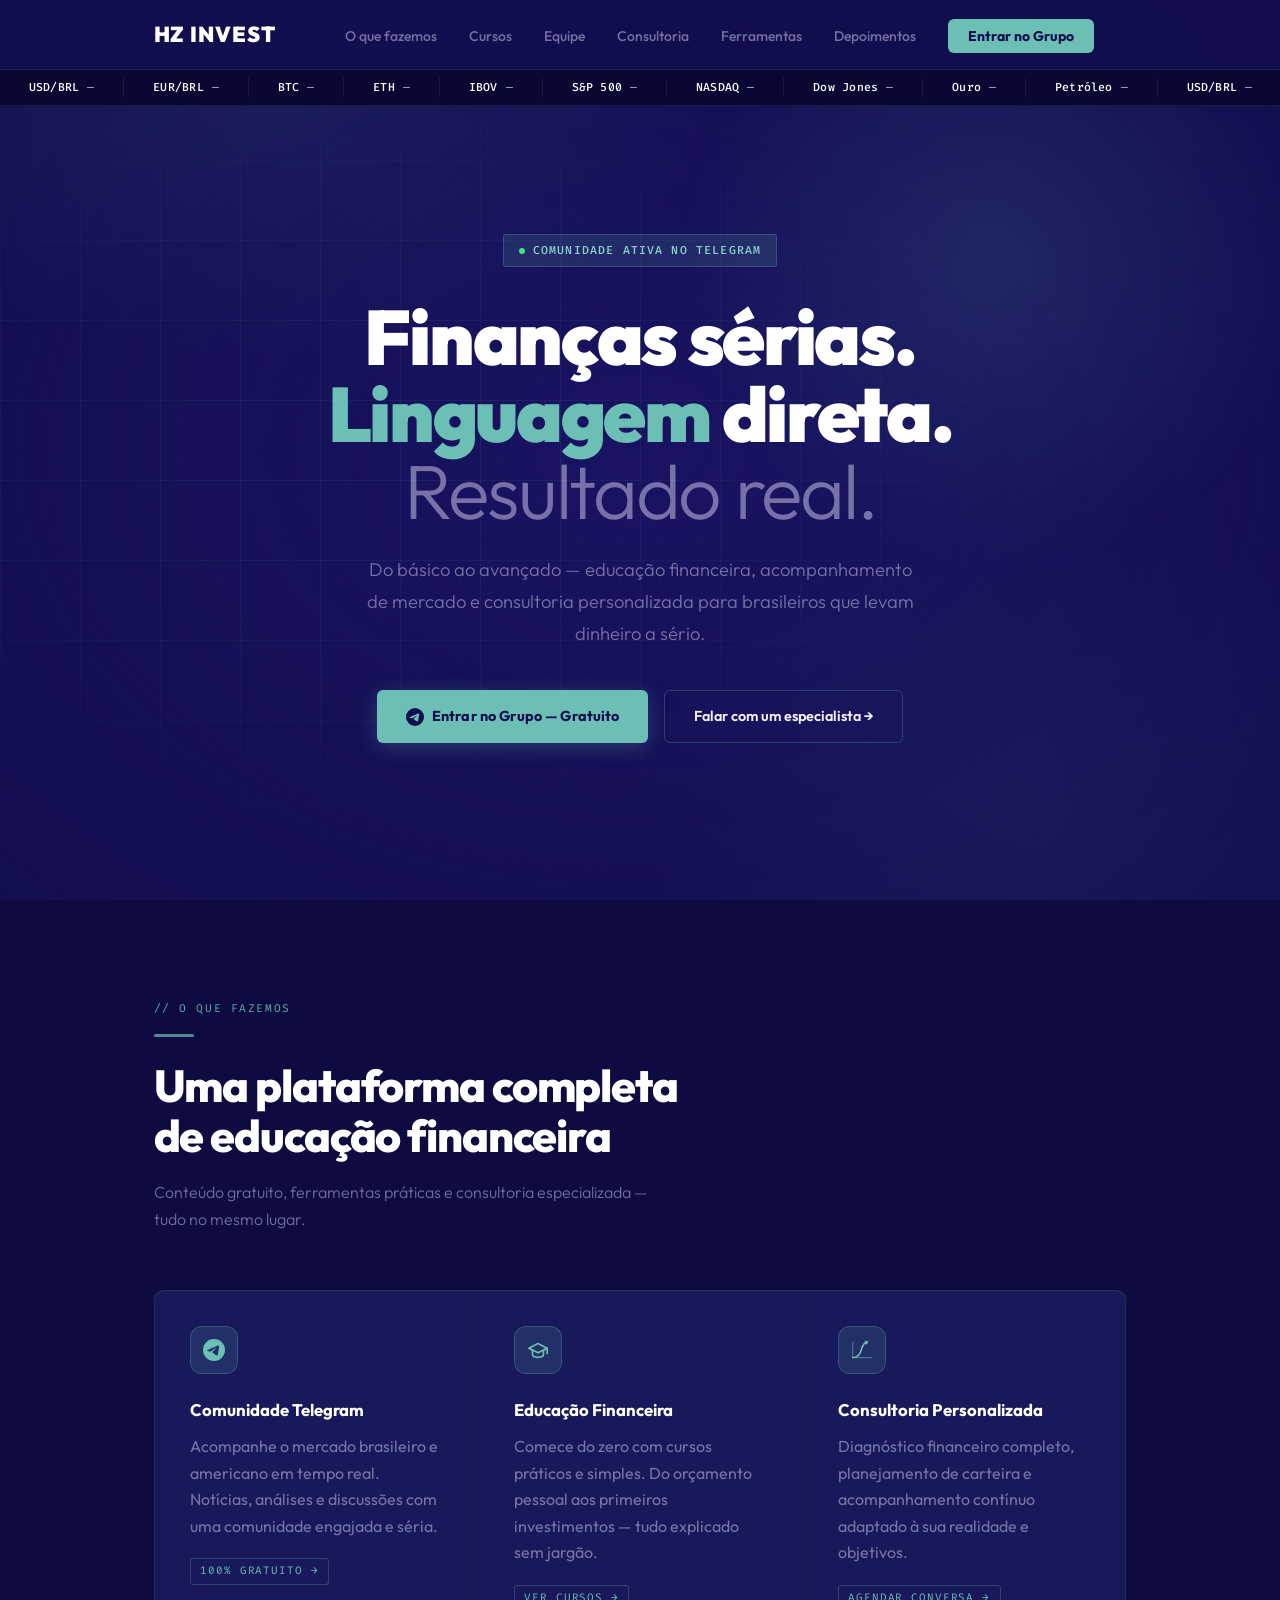
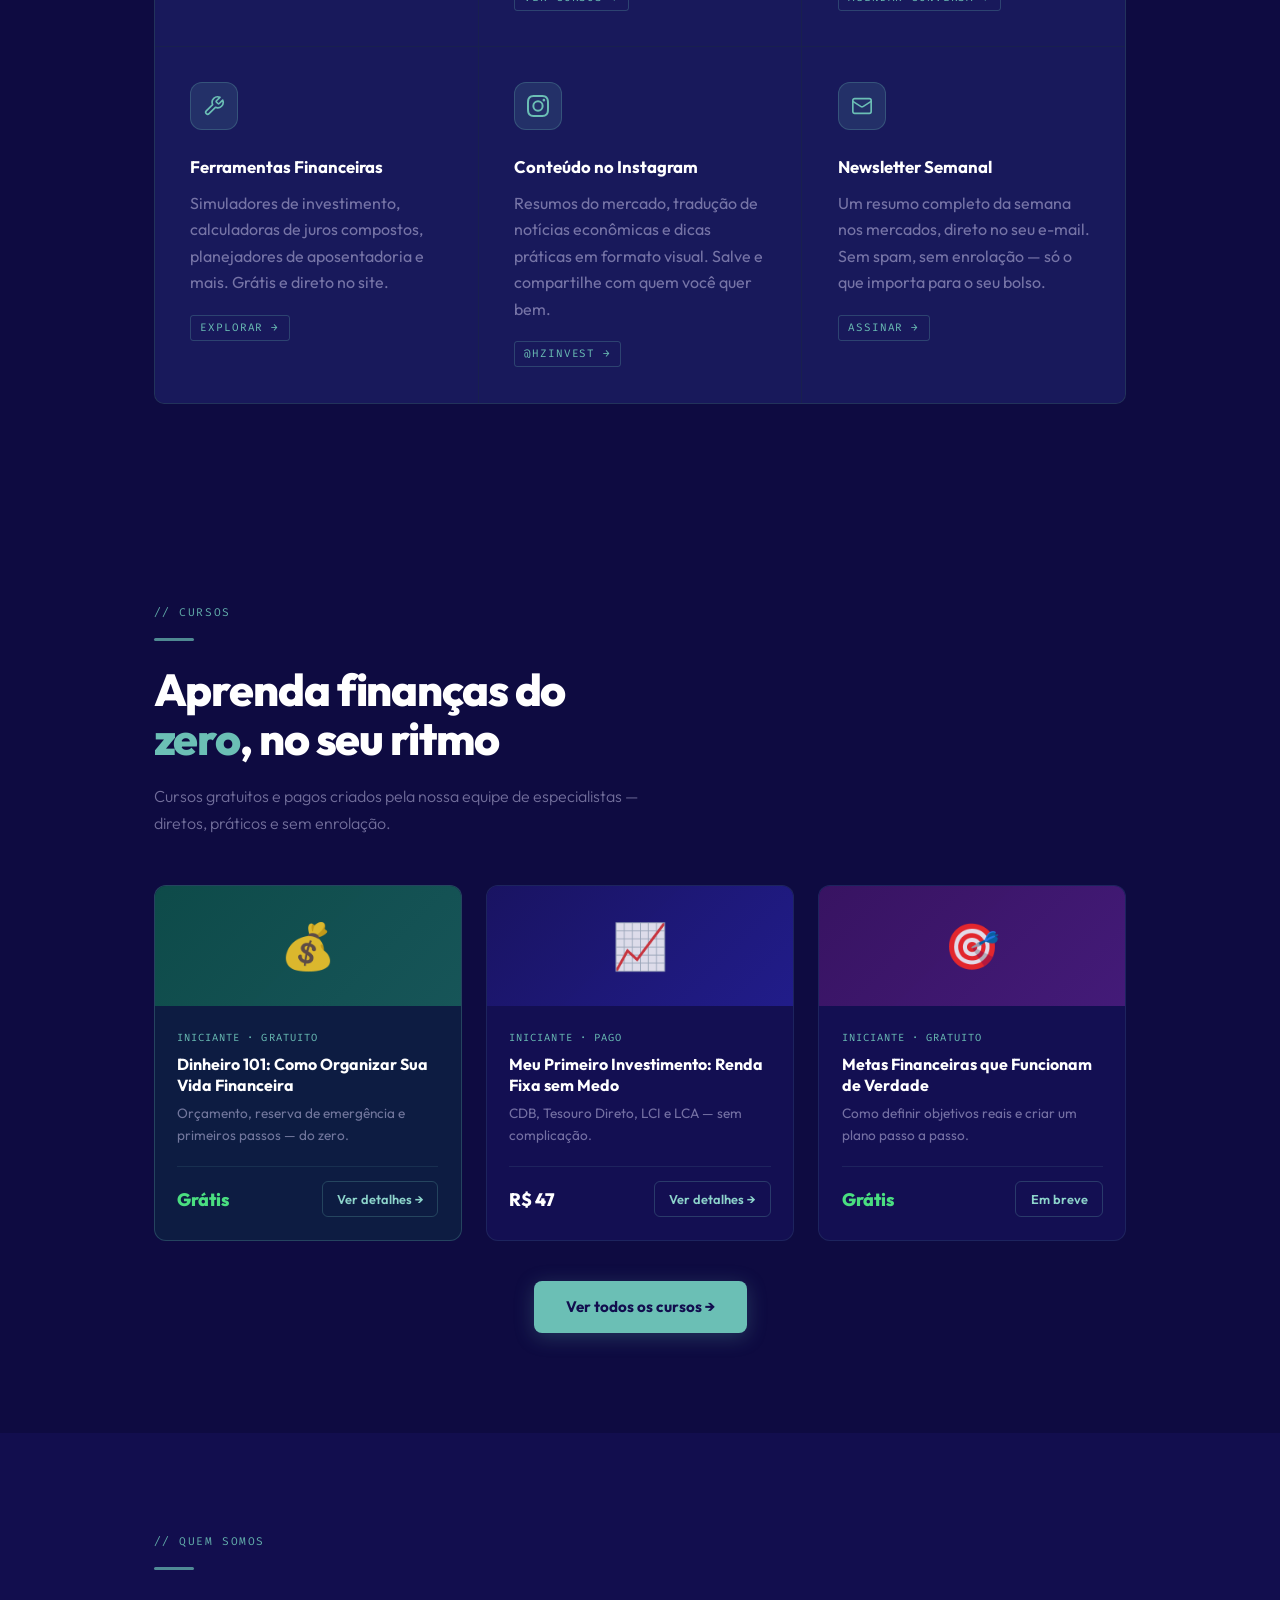
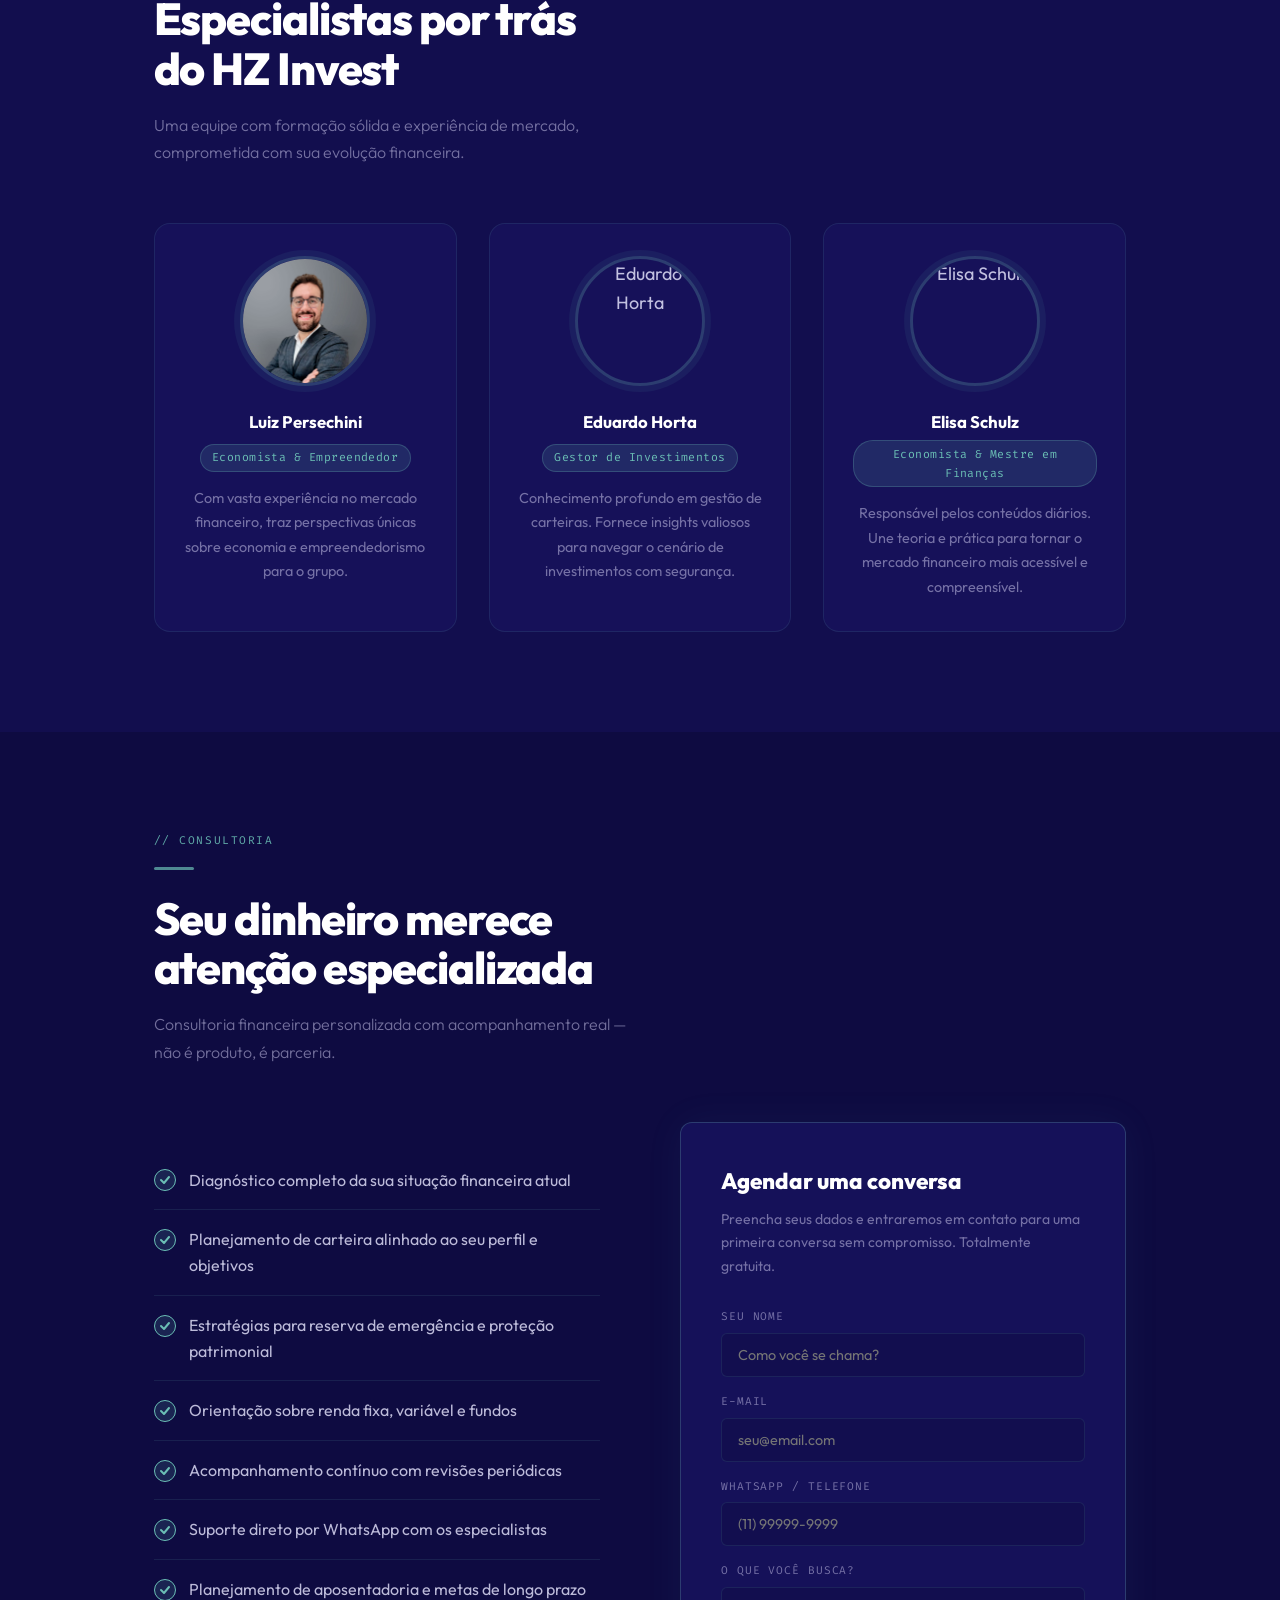
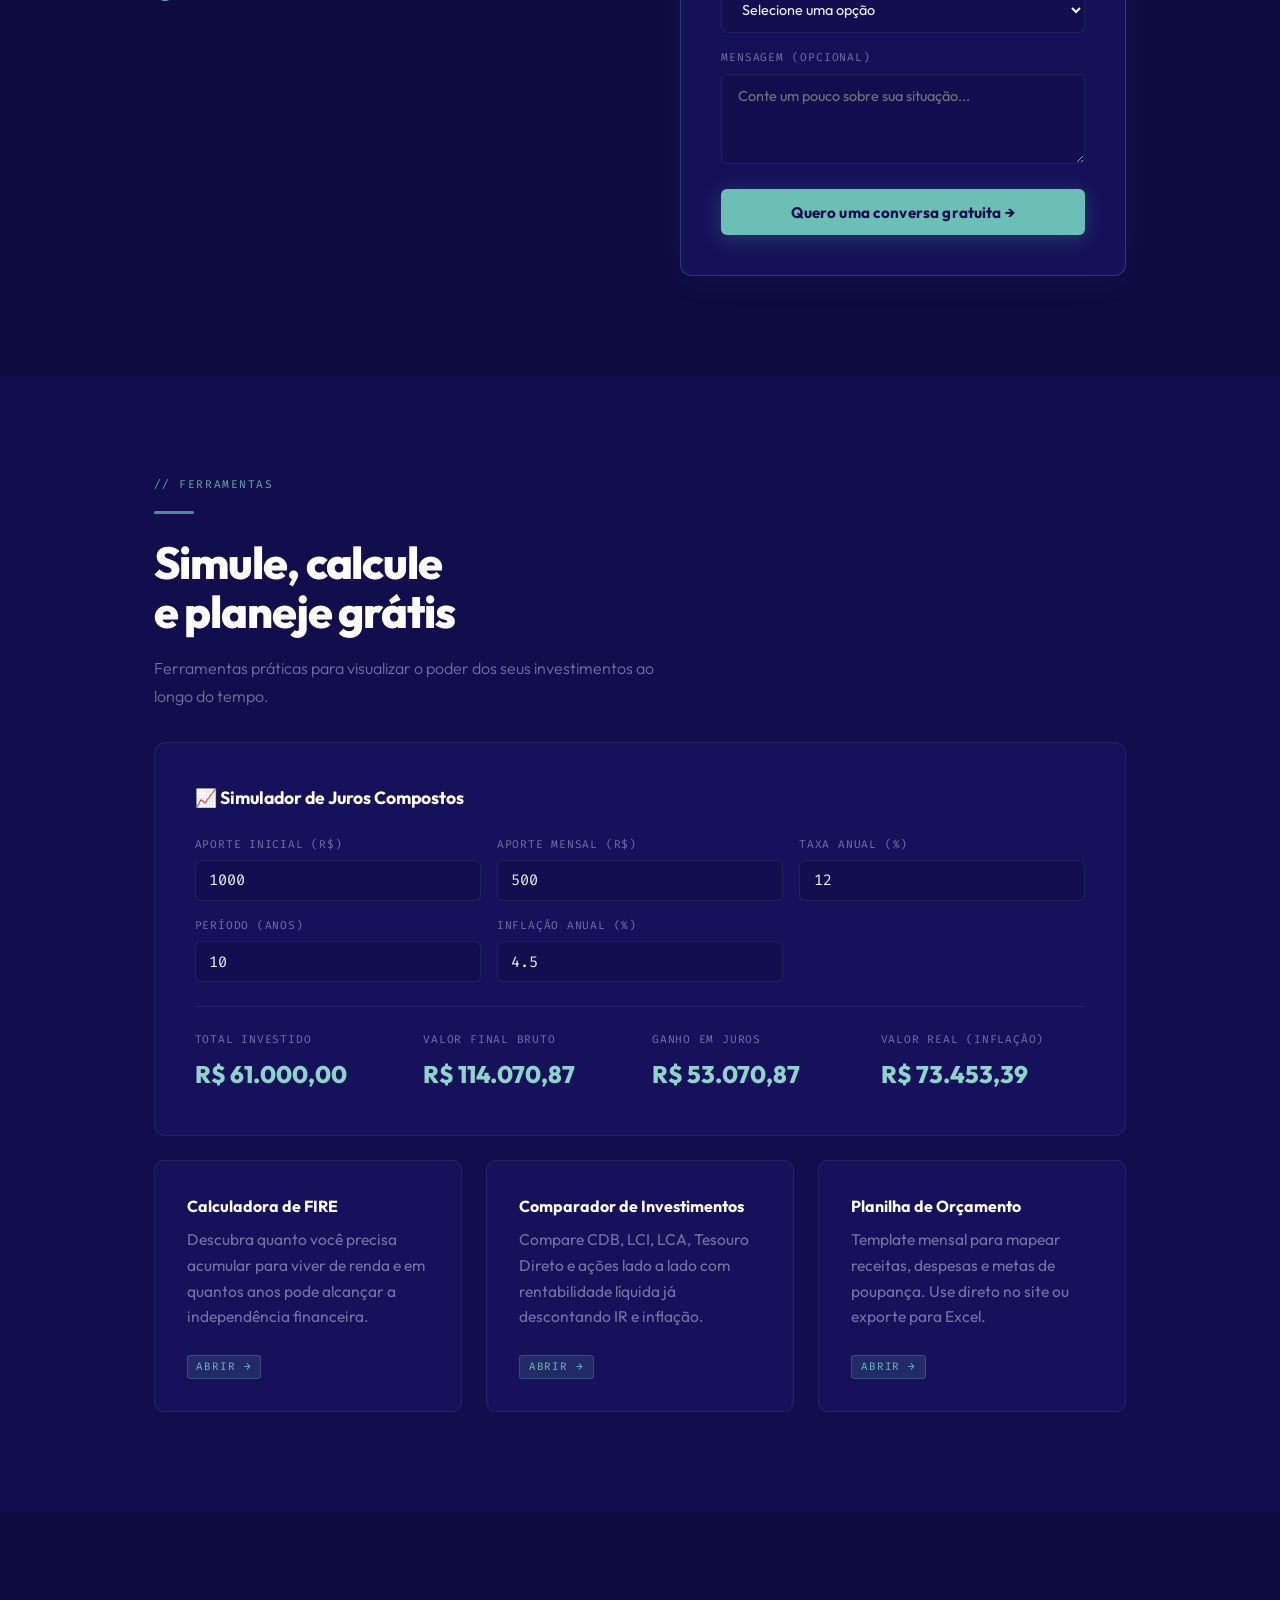
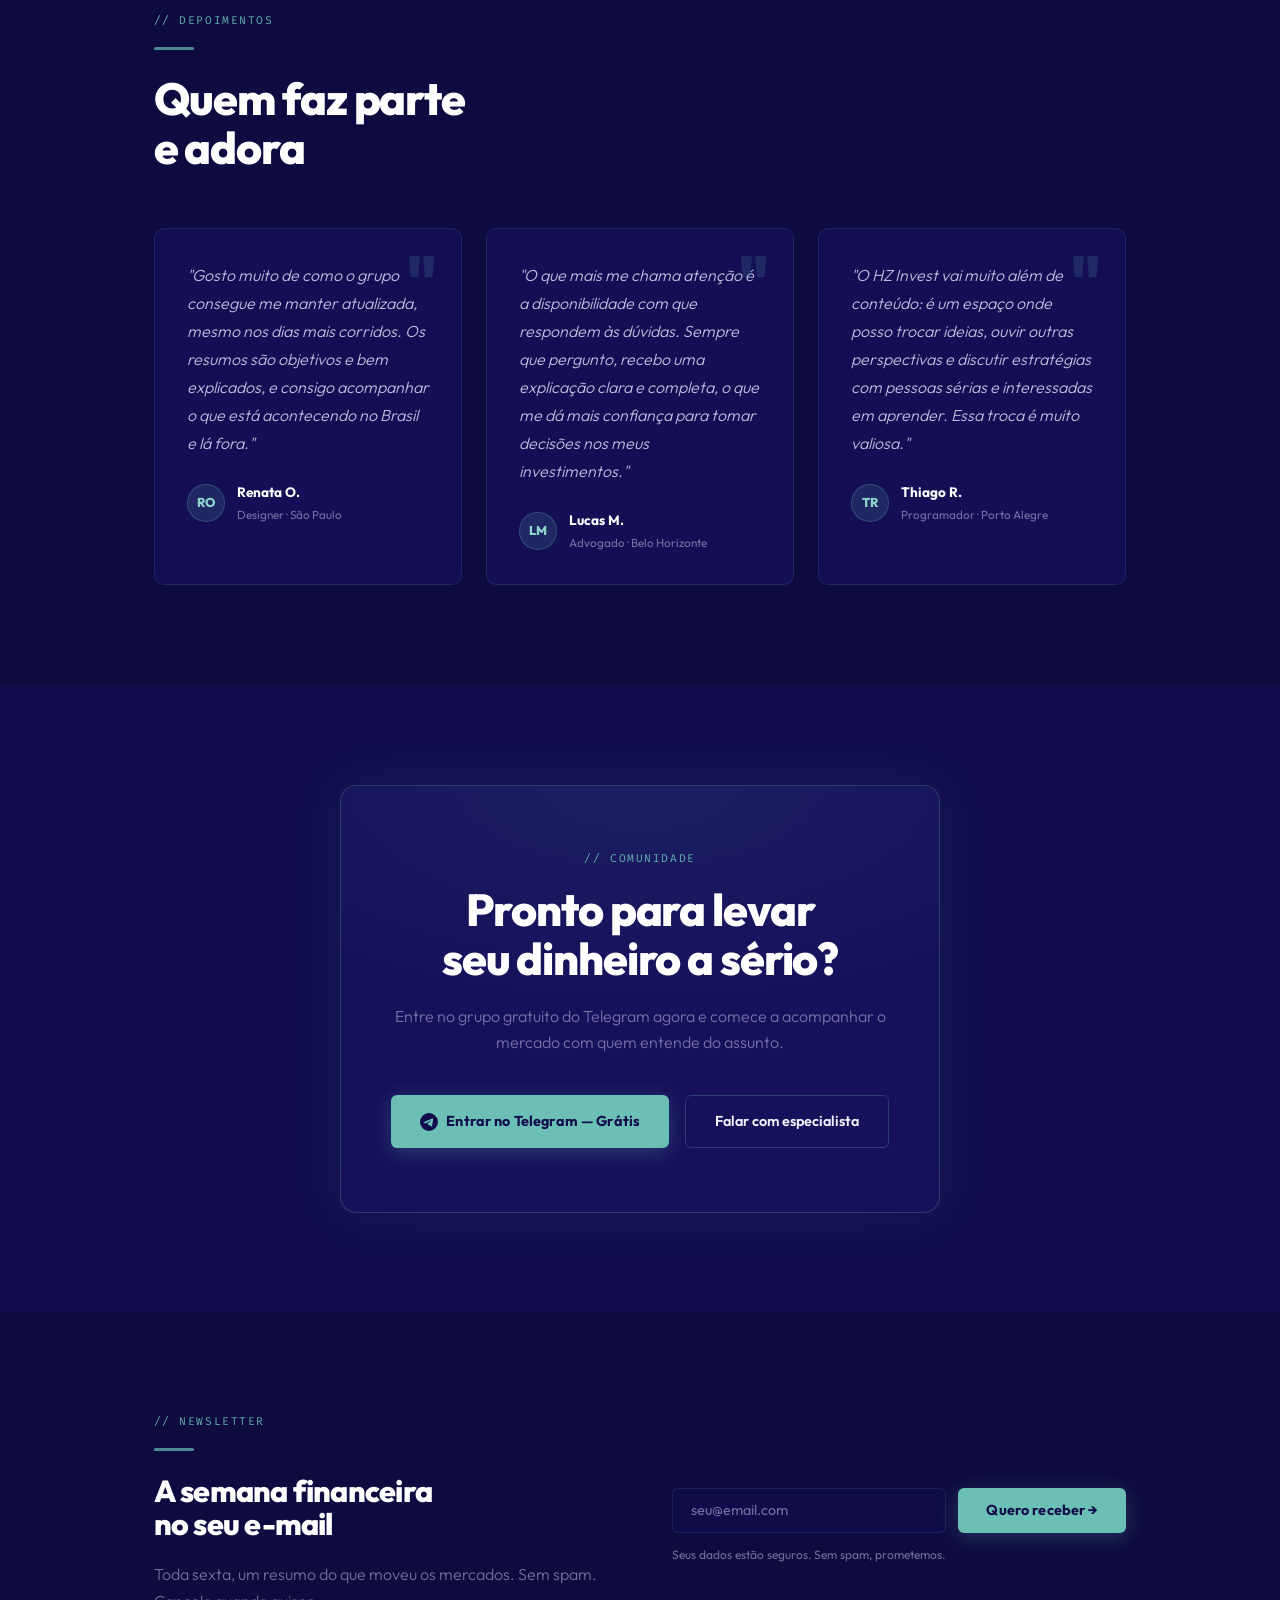
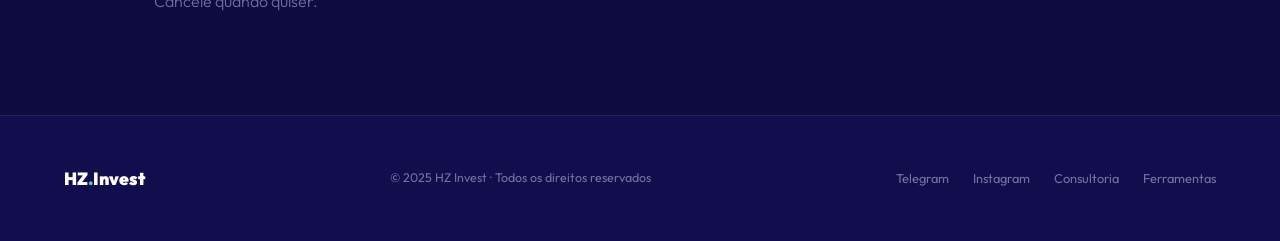
==== commit 8e2dd43c: "Add files via upload" ====
--- a/index.html
+++ b/index.html
@@ -78,7 +78,11 @@
     background: rgba(18,14,78,0.88);
     backdrop-filter: blur(20px);
     border-bottom: 1px solid var(--border);
-  }
+    transition: transform 0.3s ease;
+  }
+  nav.nav-hidden { transform: translateY(-100%); }
+  .ticker-bar { transition: transform 0.3s ease; }
+  .ticker-bar.ticker-hidden { transform: translateY(-106px); }
 
   .nav-logo {
     font-family: 'Outfit', sans-serif;
@@ -401,51 +405,78 @@
 
   .team-grid {
     display: grid;
-    grid-template-columns: repeat(auto-fit, minmax(260px, 1fr));
-    gap: 1.5rem;
+    grid-template-columns: repeat(auto-fit, minmax(280px, 1fr));
+    gap: 2rem;
     margin-top: 3.5rem;
   }
   .team-card {
-    background: rgba(26,20,100,0.55);
+    background: rgba(26,20,100,0.5);
     border: 1px solid var(--border);
-    border-radius: 10px;
-    overflow: hidden;
+    border-radius: 16px;
+    padding: 2rem 1.8rem;
+    text-align: center;
     transition: border-color 0.25s, transform 0.25s, box-shadow 0.25s;
+    display: flex;
+    flex-direction: column;
+    align-items: center;
   }
   .team-card:hover {
     border-color: var(--teal-border);
-    transform: translateY(-4px);
-    box-shadow: 0 16px 40px rgba(107,191,181,0.12);
+    transform: translateY(-5px);
+    box-shadow: 0 20px 48px rgba(107,191,181,0.12);
+  }
+  .team-img-wrap {
+    width: 130px;
+    height: 130px;
+    border-radius: 50%;
+    overflow: hidden;
+    border: 3px solid var(--teal-border);
+    box-shadow: 0 0 0 6px rgba(107,191,181,0.07);
+    margin-bottom: 1.4rem;
+    flex-shrink: 0;
+    transition: border-color 0.25s, box-shadow 0.25s;
+  }
+  .team-card:hover .team-img-wrap {
+    border-color: var(--teal);
+    box-shadow: 0 0 0 6px rgba(107,191,181,0.14), 0 0 24px rgba(107,191,181,0.2);
   }
   .team-img {
     width: 100%;
-    aspect-ratio: 1 / 1;
+    height: 100%;
     object-fit: cover;
-    object-position: top;
+    object-position: top center;
     display: block;
-    filter: grayscale(15%) contrast(1.05) brightness(0.95);
-    transition: filter 0.3s;
-  }
-  .team-card:hover .team-img { filter: grayscale(0%) contrast(1.08); }
-  .team-info { padding: 1.4rem; }
+    filter: grayscale(10%) contrast(1.05);
+    transition: filter 0.3s, transform 0.3s;
+  }
+  .team-card:hover .team-img {
+    filter: grayscale(0%) contrast(1.08);
+    transform: scale(1.05);
+  }
+  .team-info { text-align: center; }
   .team-info h3 {
     font-family: 'Outfit', sans-serif;
-    font-size: 1rem;
+    font-size: 1.05rem;
     font-weight: 700;
     color: var(--white-pure);
     margin-bottom: 0.3rem;
   }
   .team-role {
-    font-size: 0.75rem;
+    font-size: 0.72rem;
     color: var(--teal);
     font-family: 'Fira Code', monospace;
     letter-spacing: 0.04em;
-    margin-bottom: 0.7rem;
+    margin-bottom: 0.9rem;
+    display: inline-block;
+    background: var(--teal-dim);
+    border: 1px solid var(--teal-border);
+    padding: 0.2rem 0.7rem;
+    border-radius: 20px;
   }
   .team-info p {
-    font-size: 0.95rem;
+    font-size: 0.9rem;
     color: var(--muted);
-    line-height: 1.65;
+    line-height: 1.7;
   }
 
   /* ─── CONSULTORIA ─── */
@@ -955,13 +986,18 @@
     overflow: hidden;
   }
   .ticker-track {
-    display: flex;
+    display: inline-flex;
     align-items: center;
     gap: 0;
-    animation: tickerScroll 35s linear infinite;
     white-space: nowrap;
+    will-change: transform;
   }
   .ticker-track:hover { animation-play-state: paused; }
+  .ticker-copy {
+    display: inline-flex;
+    align-items: center;
+    animation: tickerScroll 55s linear infinite;
+  }
   .ticker-item {
     display: inline-flex;
     align-items: center;
@@ -980,7 +1016,7 @@
   .ticker-arrow { font-size: 0.6rem; }
   @keyframes tickerScroll {
     0%   { transform: translateX(0); }
-    100% { transform: translateX(-50%); }
+    100% { transform: translateX(-100%); }
   }
   /* push hero down to account for ticker */
   .hero { padding-top: calc(120px + 36px) !important; }
@@ -1192,7 +1228,9 @@
   </div>
   <div class="team-grid reveal">
     <div class="team-card">
-      <img class="team-img" src="https://framerusercontent.com/images/wpWGN1vCm63kL2EkTuzvVwC1EMk.jpeg" alt="Luiz Persechini">
+      <div class="team-img-wrap">
+        <img class="team-img" src="[data-uri]" alt="Luiz Persechini">
+      </div>
       <div class="team-info">
         <h3>Luiz Persechini</h3>
         <div class="team-role">Economista & Empreendedor</div>
@@ -1200,7 +1238,9 @@
       </div>
     </div>
     <div class="team-card">
-      <img class="team-img" src="https://framerusercontent.com/images/YWtaaqQjHLDgsPztXnVabrHlhM.jpeg" alt="Eduardo Horta">
+      <div class="team-img-wrap">
+        <img class="team-img" src="https://framerusercontent.com/images/YWtaaqQjHLDgsPztXnVabrHlhM.jpeg" alt="Eduardo Horta">
+      </div>
       <div class="team-info">
         <h3>Eduardo Horta</h3>
         <div class="team-role">Gestor de Investimentos</div>
@@ -1208,7 +1248,9 @@
       </div>
     </div>
     <div class="team-card">
-      <img class="team-img" src="https://framerusercontent.com/images/0DlZ0kmXAutFyVmhsf2IzDVYA.jpeg" alt="Elisa Schulz">
+      <div class="team-img-wrap">
+        <img class="team-img" src="https://framerusercontent.com/images/0DlZ0kmXAutFyVmhsf2IzDVYA.jpeg" alt="Elisa Schulz">
+      </div>
       <div class="team-info">
         <h3>Elisa Schulz</h3>
         <div class="team-role">Economista & Mestre em Finanças</div>
@@ -1540,81 +1582,130 @@
 
 function buildTicker(items) {
   const track = document.getElementById('tickerTrack');
-  const all = [...items, ...items]; // duplicate for seamless loop
-  track.innerHTML = all.map(item => `
+  const itemsHTML = items.map(item => `
     <span class="ticker-item">
       <span class="ticker-name">${item.label}</span>
       <span class="ticker-price">${item.price}</span>
-      <span class="ticker-change ${item.up ? 'up' : 'down'}">
+      ${item.changePct ? `<span class="ticker-change ${item.up ? 'up' : 'down'}">
         <span class="ticker-arrow">${item.up ? '▲' : '▼'}</span>
         ${item.changePct}
-      </span>
+      </span>` : ''}
     </span>
   `).join('');
+  // Two identical animated copies — when first scrolls off, second is already in place
+  track.innerHTML =
+    `<span class="ticker-copy">${itemsHTML}</span>` +
+    `<span class="ticker-copy" style="animation-delay:0s">${itemsHTML}</span>`;
 }
 
 function placeholder() {
   buildTicker([
-    { label:'IBOV',    price:'carregando...', up:true, changePct:'' },
-    { label:'USD/BRL', price:'carregando...', up:true, changePct:'' },
-    { label:'S&P 500', price:'carregando...', up:true, changePct:'' },
-    { label:'NASDAQ',  price:'carregando...', up:true, changePct:'' },
-    { label:'BTC',     price:'carregando...', up:true, changePct:'' },
-    { label:'ETH',     price:'carregando...', up:true, changePct:'' },
+    { label:'IBOV',       price:'...', up:true, changePct:'' },
+    { label:'S&P 500',    price:'...', up:true, changePct:'' },
+    { label:'NASDAQ',     price:'...', up:true, changePct:'' },
+    { label:'Dow Jones',  price:'...', up:true, changePct:'' },
+    { label:'USD/BRL',    price:'...', up:true, changePct:'' },
+    { label:'EUR/BRL',    price:'...', up:true, changePct:'' },
+    { label:'Ouro',       price:'...', up:true, changePct:'' },
+    { label:'Petróleo',   price:'...', up:true, changePct:'' },
+    { label:'BTC',        price:'...', up:true, changePct:'' },
+    { label:'ETH',        price:'...', up:true, changePct:'' },
   ]);
 }
 
 async function fetchTicker() {
   const items = [];
 
-  // ── 1. IBOV via brapi.dev (free, no key needed for quotes) ────────────────
-  try {
-    const r = await fetch('https://brapi.dev/api/quote/%5EBVSP?range=1d&interval=1d&fundamental=false');
-    const d = await r.json();
-    const q = d.results?.[0];
-    if (q) {
-      const chg = q.regularMarketChangePercent || 0;
-      items.push({ label:'IBOV', price: fmtNum(q.regularMarketPrice), up: chg >= 0, changePct: (chg >= 0 ? '+' : '') + chg.toFixed(2) + '%' });
+  function push(label, price, chg, prefix='') {
+    items.push({ label, price: prefix + fmtNum(price), up: chg >= 0,
+      changePct: (chg >= 0 ? '+' : '') + chg.toFixed(2) + '%' });
+  }
+  function pushFX(label, price) {
+    items.push({ label, price: 'R$ ' + price.toFixed(4), up: false, changePct: '' });
+  }
+  function pushFail(label) {
+    items.push({ label, price: '—', up: true, changePct: '' });
+  }
+
+  // Symbols for Yahoo Finance: indices + commodities + FX
+  const SYMBOLS = [
+    { sym:'^BVSP',    label:'IBOV'      },
+    { sym:'^GSPC',    label:'S&P 500'   },
+    { sym:'^IXIC',    label:'NASDAQ'    },
+    { sym:'^DJI',     label:'Dow Jones' },
+    { sym:'USDBRL=X', label:'USD/BRL',  isFX:true },
+    { sym:'EURBRL=X', label:'EUR/BRL',  isFX:true },
+    { sym:'GC=F',     label:'Ouro'      },
+    { sym:'CL=F',     label:'Petróleo'  },
+    { sym:'BTC-USD',  label:'BTC'       },
+    { sym:'ETH-USD',  label:'ETH'       },
+  ];
+
+  const symStr = SYMBOLS.map(s => s.sym).join(',');
+
+  // Try Yahoo Finance via multiple CORS proxies in sequence
+  const PROXIES = [
+    url => `https://corsproxy.io/?${encodeURIComponent(url)}`,
+    url => `https://api.allorigins.win/get?url=${encodeURIComponent(url)}`,
+    url => `https://thingproxy.freeboard.io/fetch/${url}`,
+  ];
+
+  const yahooUrl = `https://query1.finance.yahoo.com/v7/finance/quote?symbols=${encodeURIComponent(symStr)}&fields=regularMarketPrice,regularMarketChangePercent`;
+
+  let yahooData = null;
+
+  for (const makeProxy of PROXIES) {
+    try {
+      const r = await fetch(makeProxy(yahooUrl), { signal: AbortSignal.timeout(6000) });
+      let raw = await r.text();
+      // allorigins wraps in {contents: "..."}
+      try { const wrap = JSON.parse(raw); if (wrap.contents) raw = wrap.contents; } catch {}
+      const d = JSON.parse(raw);
+      const results = d?.quoteResponse?.result;
+      if (results && results.length > 0) { yahooData = results; break; }
+    } catch { /* try next proxy */ }
+  }
+
+  if (yahooData) {
+    const resultMap = {};
+    yahooData.forEach(q => { resultMap[q.symbol] = q; });
+    for (const { sym, label, isFX } of SYMBOLS) {
+      const q = resultMap[sym];
+      if (!q) { pushFail(label); continue; }
+      const price = q.regularMarketPrice || 0;
+      const chg   = q.regularMarketChangePercent || 0;
+      if (isFX) {
+        pushFX(label, price);
+      } else if (sym === 'BTC-USD' || sym === 'ETH-USD') {
+        push(label, price, chg, '$ ');
+      } else if (sym === 'GC=F' || sym === 'CL=F') {
+        push(label, price, chg, '$ ');
+      } else {
+        push(label, price, chg);
+      }
     }
-  } catch { items.push({ label:'IBOV', price:'—', up:true, changePct:'—' }); }
-
-  // ── 2. USD/BRL via exchangerate-api (free tier) ───────────────────────────
-  try {
-    const r = await fetch('https://api.exchangerate-api.com/v4/latest/USD');
-    const d = await r.json();
-    const rate = d.rates?.BRL;
-    if (rate) items.push({ label:'USD/BRL', price:'R$ ' + rate.toFixed(4), up:false, changePct:'' });
-  } catch { items.push({ label:'USD/BRL', price:'—', up:true, changePct:'—' }); }
-
-  // ── 3. S&P 500 & NASDAQ via brapi.dev ─────────────────────────────────────
-  try {
-    const r = await fetch('https://brapi.dev/api/quote/%5EGSPC,%5EIXIC?range=1d&interval=1d&fundamental=false');
-    const d = await r.json();
-    for (const q of (d.results || [])) {
-      const chg = q.regularMarketChangePercent || 0;
-      const label = q.symbol === '^GSPC' ? 'S&P 500' : 'NASDAQ';
-      items.push({ label, price: fmtNum(q.regularMarketPrice), up: chg >= 0, changePct: (chg >= 0 ? '+' : '') + chg.toFixed(2) + '%' });
-    }
-  } catch {
-    items.push({ label:'S&P 500', price:'—', up:true, changePct:'—' });
-    items.push({ label:'NASDAQ',  price:'—', up:true, changePct:'—' });
-  }
-
-  // ── 4. BTC + ETH via CoinGecko (free, no key) ─────────────────────────────
-  try {
-    const r = await fetch('https://api.coingecko.com/api/v3/simple/price?ids=bitcoin,ethereum&vs_currencies=usd&include_24hr_change=true');
-    const d = await r.json();
-    if (d.bitcoin) {
-      const chg = d.bitcoin.usd_24h_change || 0;
-      items.push({ label:'BTC', price:'$ ' + fmtNum(d.bitcoin.usd), up: chg >= 0, changePct: (chg >= 0 ? '+' : '') + chg.toFixed(2) + '%' });
-    }
-    if (d.ethereum) {
-      const chg = d.ethereum.usd_24h_change || 0;
-      items.push({ label:'ETH', price:'$ ' + fmtNum(d.ethereum.usd), up: chg >= 0, changePct: (chg >= 0 ? '+' : '') + chg.toFixed(2) + '%' });
-    }
-  } catch {
-    items.push({ label:'BTC', price:'—', up:true, changePct:'—' });
-    items.push({ label:'ETH', price:'—', up:true, changePct:'—' });
+  } else {
+    // Yahoo completely failed — use fallback APIs for what we can
+    // Câmbio
+    try {
+      const r = await fetch('https://api.exchangerate-api.com/v4/latest/USD', { signal: AbortSignal.timeout(5000) });
+      const d = await r.json();
+      if (d.rates?.BRL) pushFX('USD/BRL', d.rates.BRL);
+      if (d.rates?.EUR && d.rates?.BRL) pushFX('EUR/BRL', d.rates.BRL / d.rates.EUR);
+    } catch { pushFail('USD/BRL'); pushFail('EUR/BRL'); }
+
+    // Cripto via CoinGecko
+    try {
+      const r = await fetch('https://api.coingecko.com/api/v3/simple/price?ids=bitcoin,ethereum&vs_currencies=usd&include_24hr_change=true', { signal: AbortSignal.timeout(5000) });
+      const d = await r.json();
+      if (d.bitcoin) push('BTC', d.bitcoin.usd, d.bitcoin.usd_24h_change||0, '$ ');
+      else pushFail('BTC');
+      if (d.ethereum) push('ETH', d.ethereum.usd, d.ethereum.usd_24h_change||0, '$ ');
+      else pushFail('ETH');
+    } catch { pushFail('BTC'); pushFail('ETH'); }
+
+    // Indices sem dados
+    ['IBOV','S&P 500','NASDAQ','Dow Jones','Ouro','Petróleo'].forEach(pushFail);
   }
 
   if (items.length > 0) buildTicker(items);
@@ -1623,6 +1714,24 @@
 placeholder();
 fetchTicker();
 setInterval(fetchTicker, 90000); // refresh every 90s
+
+// ── HIDE NAV + TICKER ON SCROLL DOWN, SHOW ON SCROLL UP ──────────────────────
+(function() {
+  let lastY = 0;
+  const nav    = document.querySelector('nav');
+  const ticker = document.querySelector('.ticker-bar');
+  window.addEventListener('scroll', () => {
+    const y = window.scrollY;
+    if (y > lastY && y > 100) {
+      nav.classList.add('nav-hidden');
+      ticker.classList.add('ticker-hidden');
+    } else {
+      nav.classList.remove('nav-hidden');
+      ticker.classList.remove('ticker-hidden');
+    }
+    lastY = y;
+  }, { passive: true });
+})();
 </script>
 
 <!-- Firebase Auth (module) -->
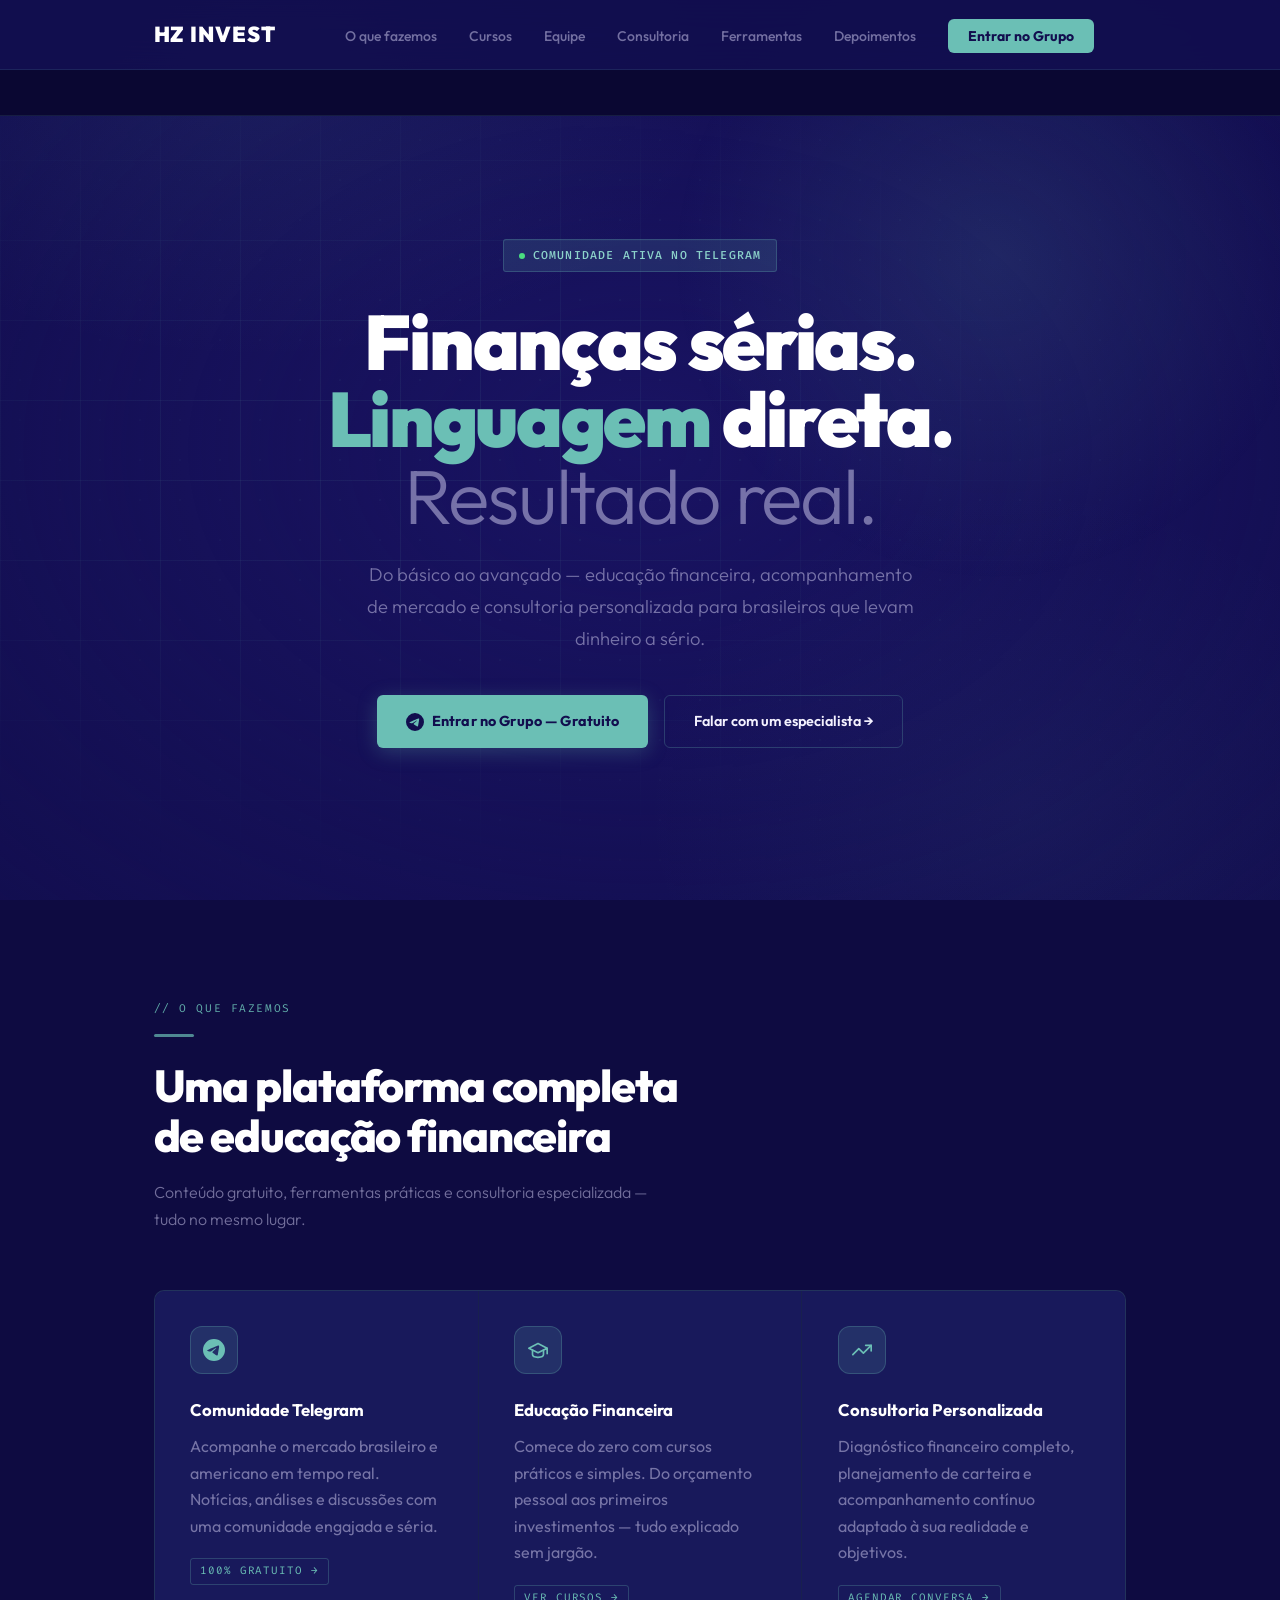
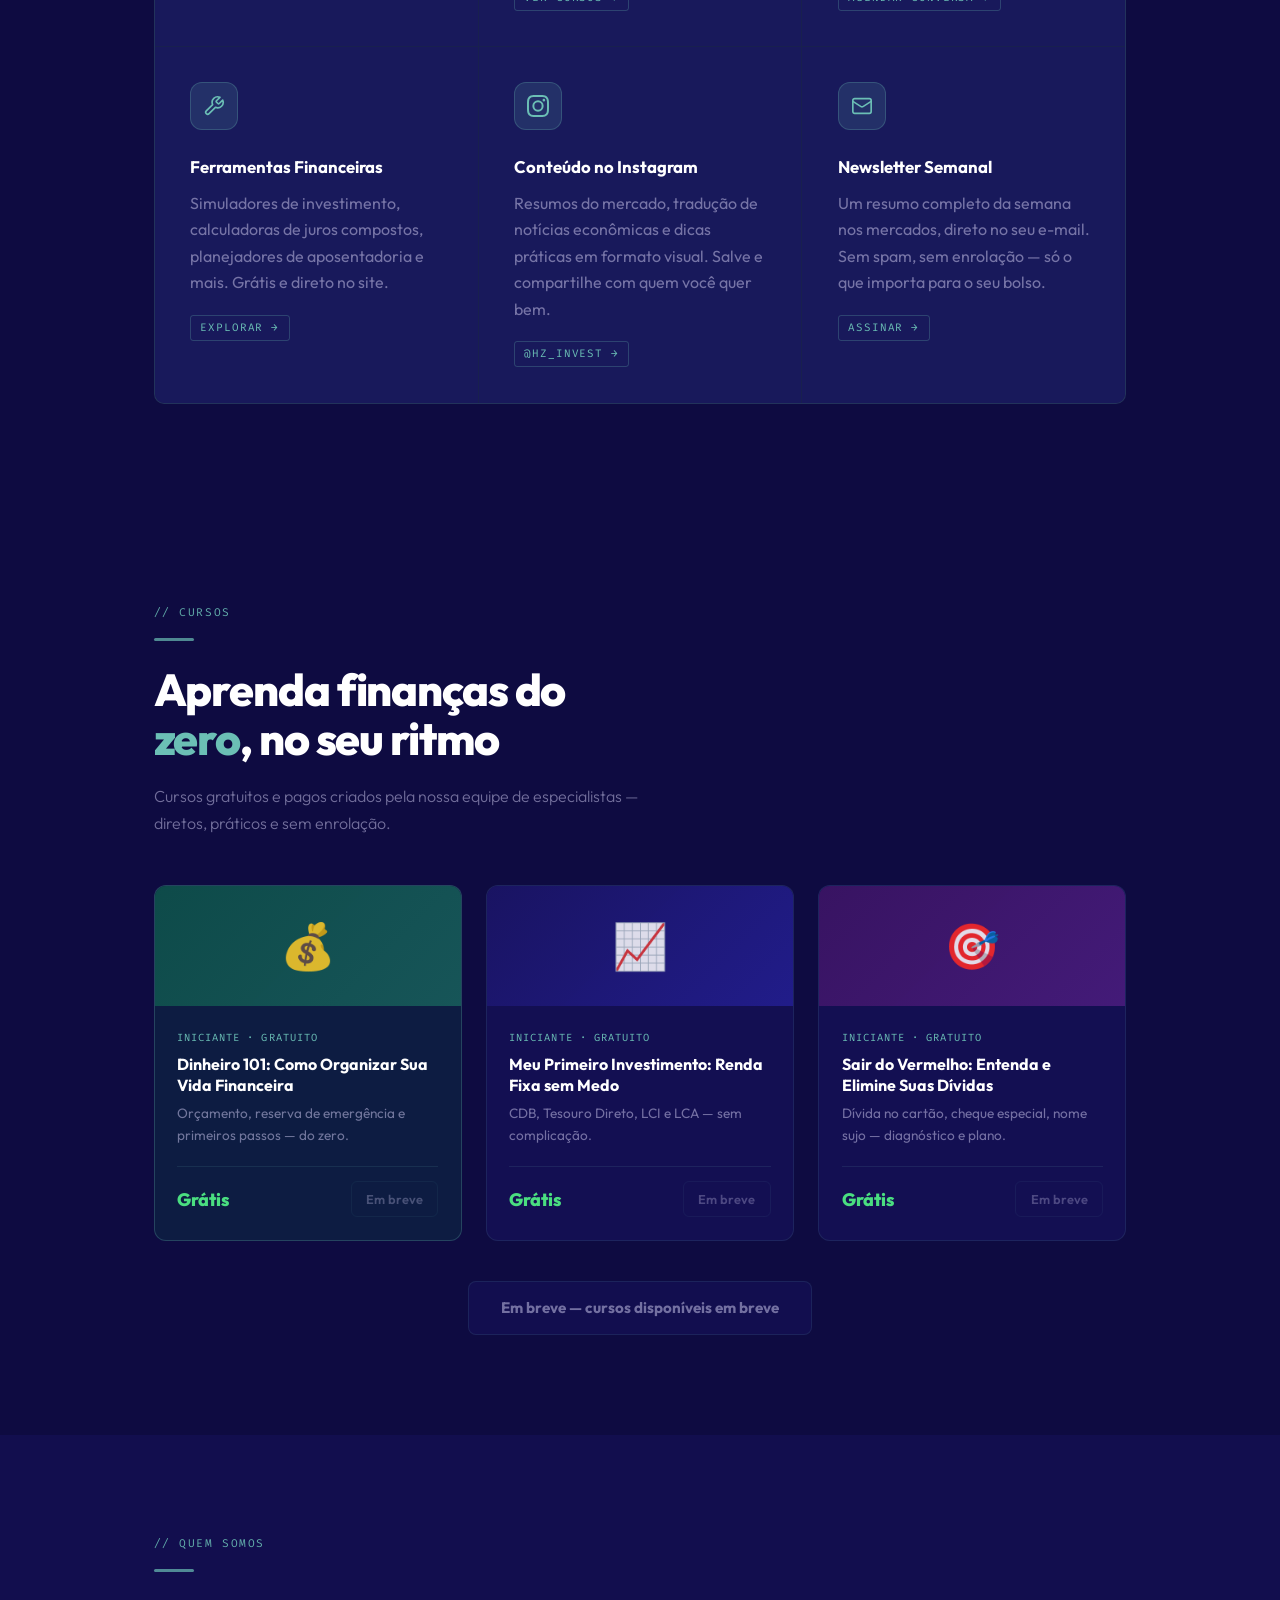
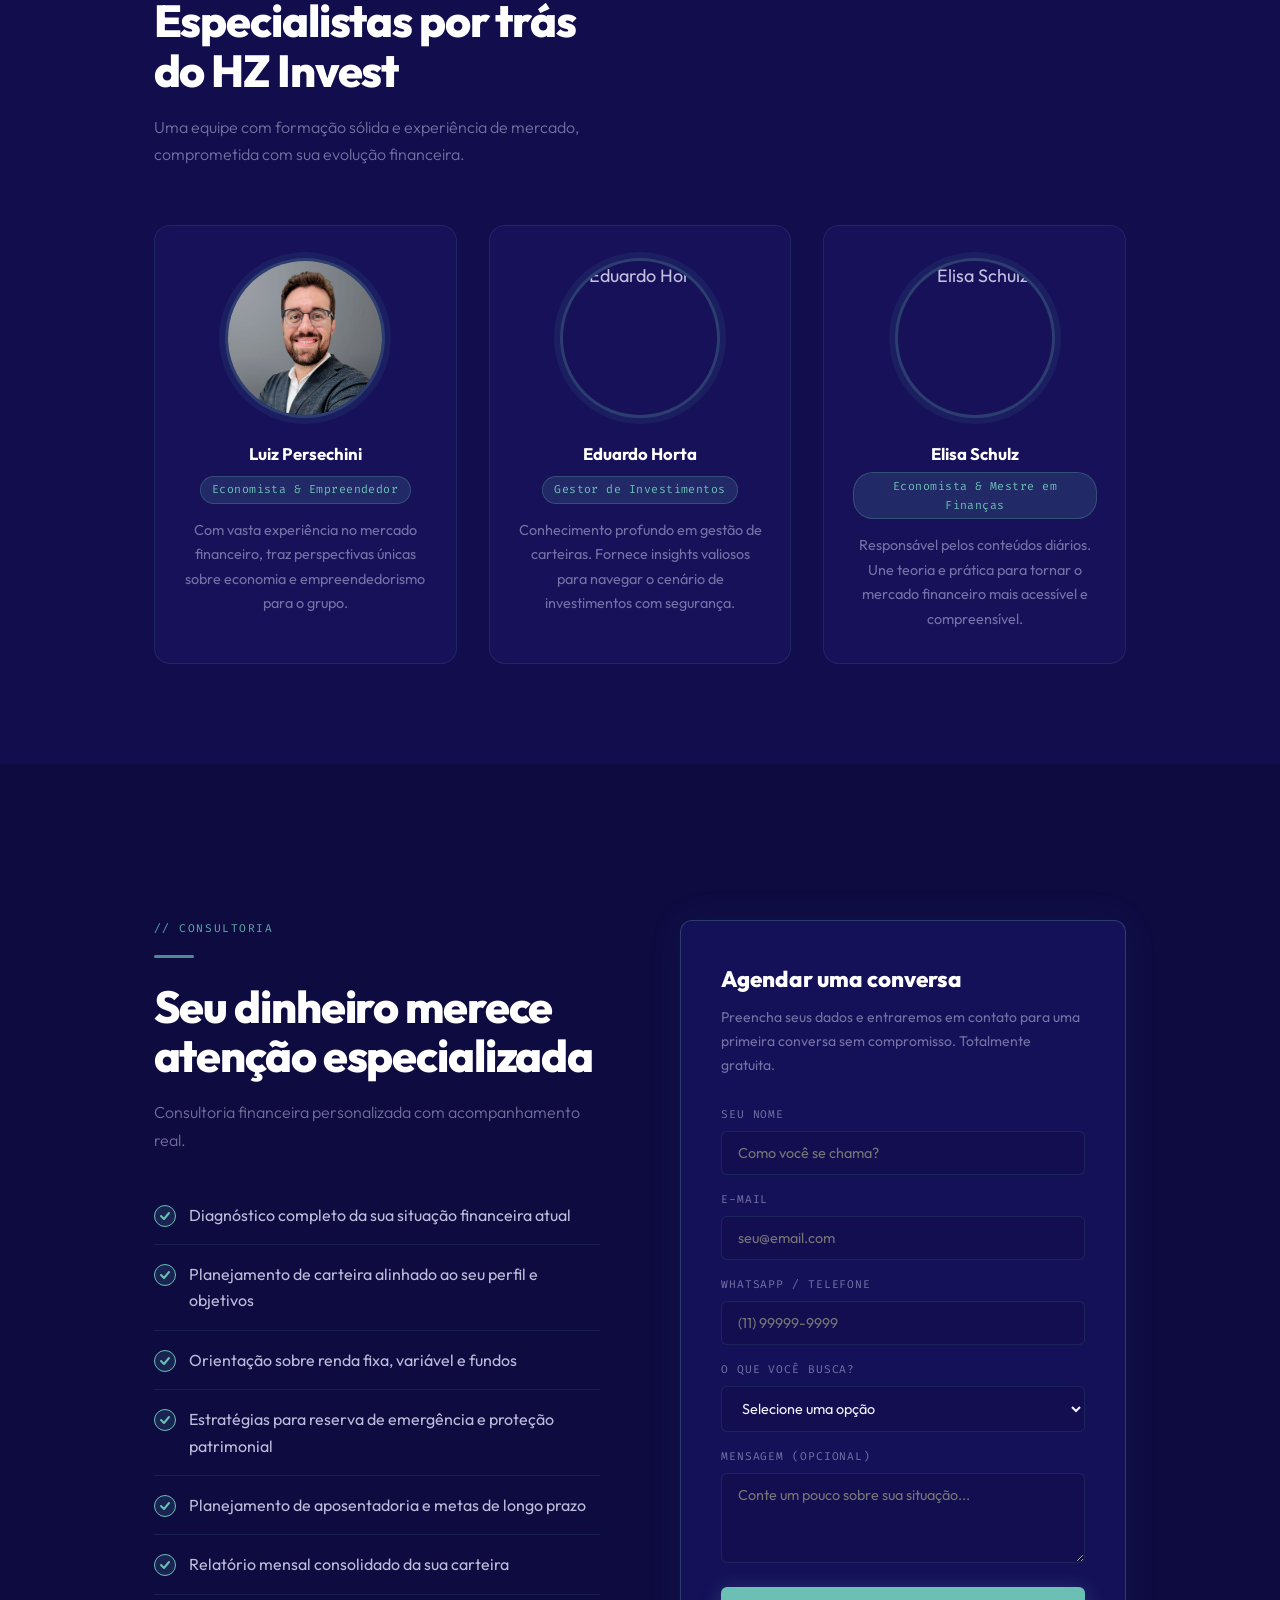
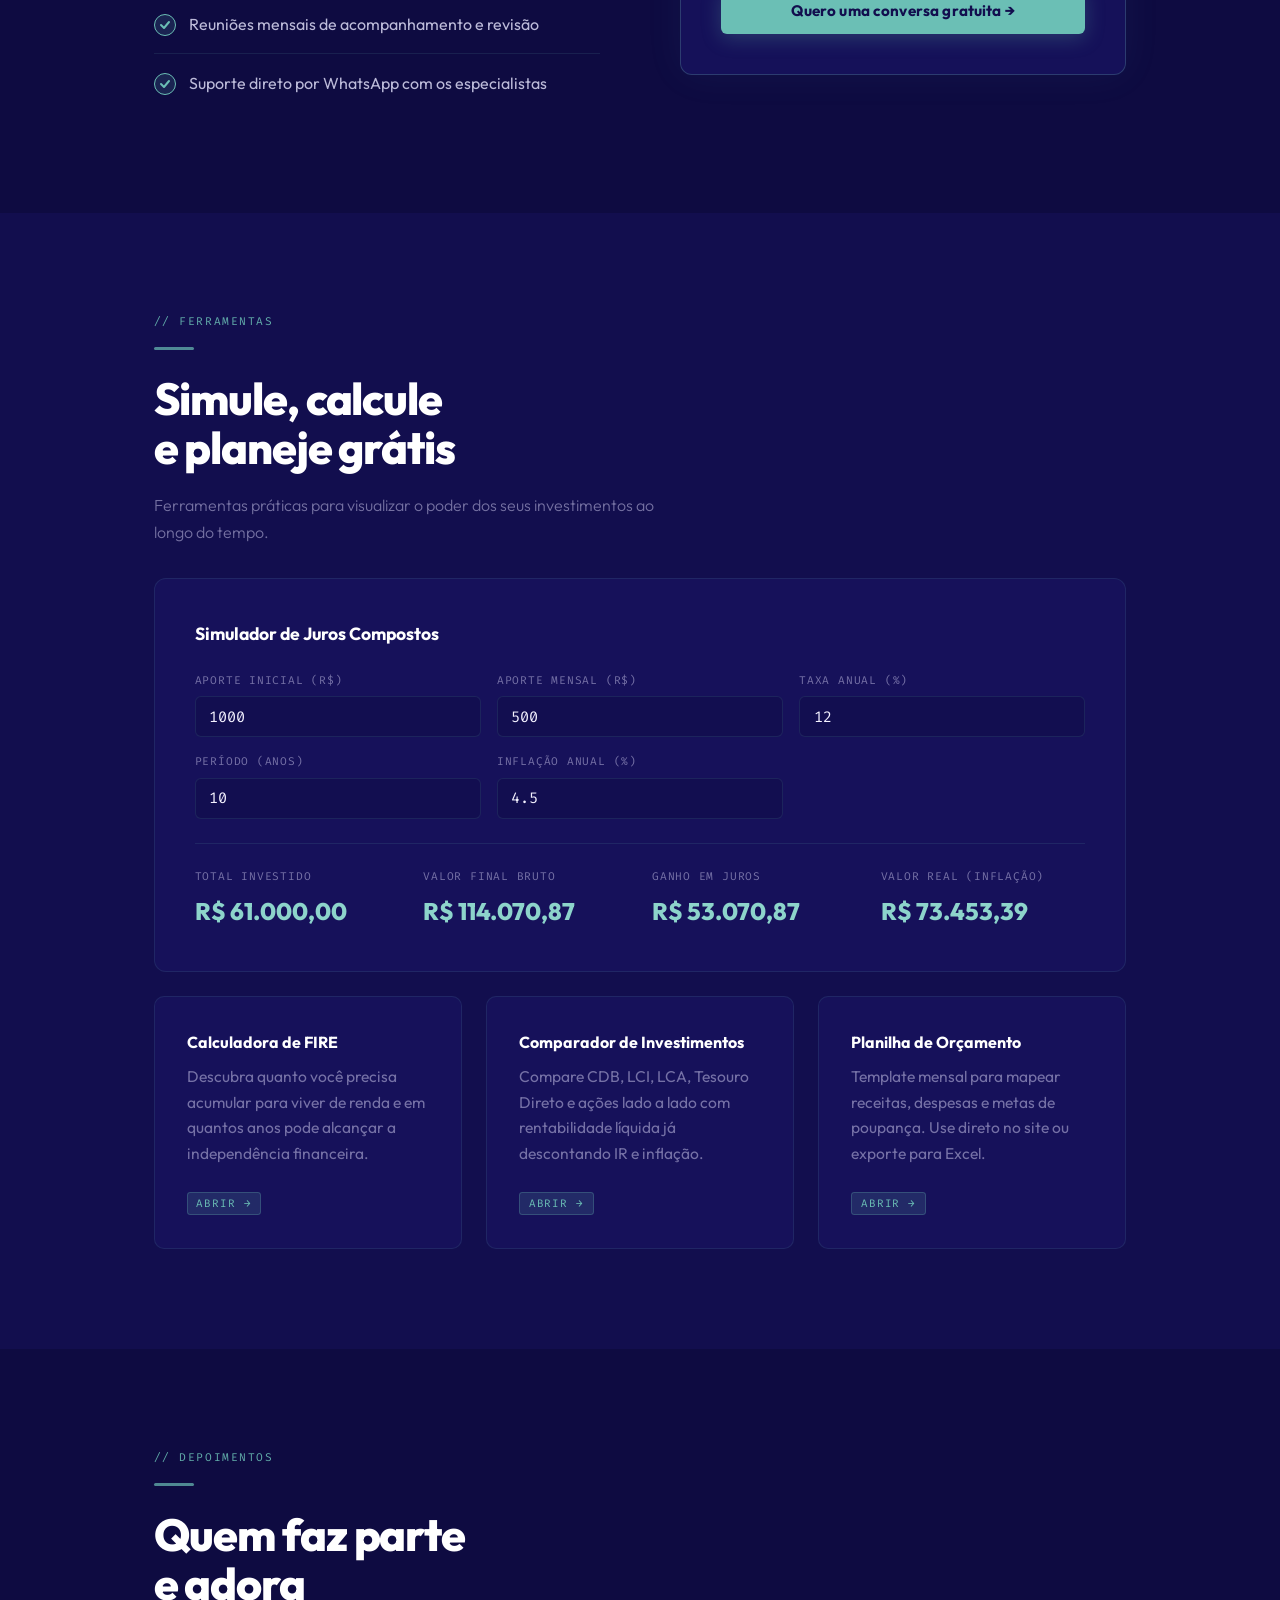
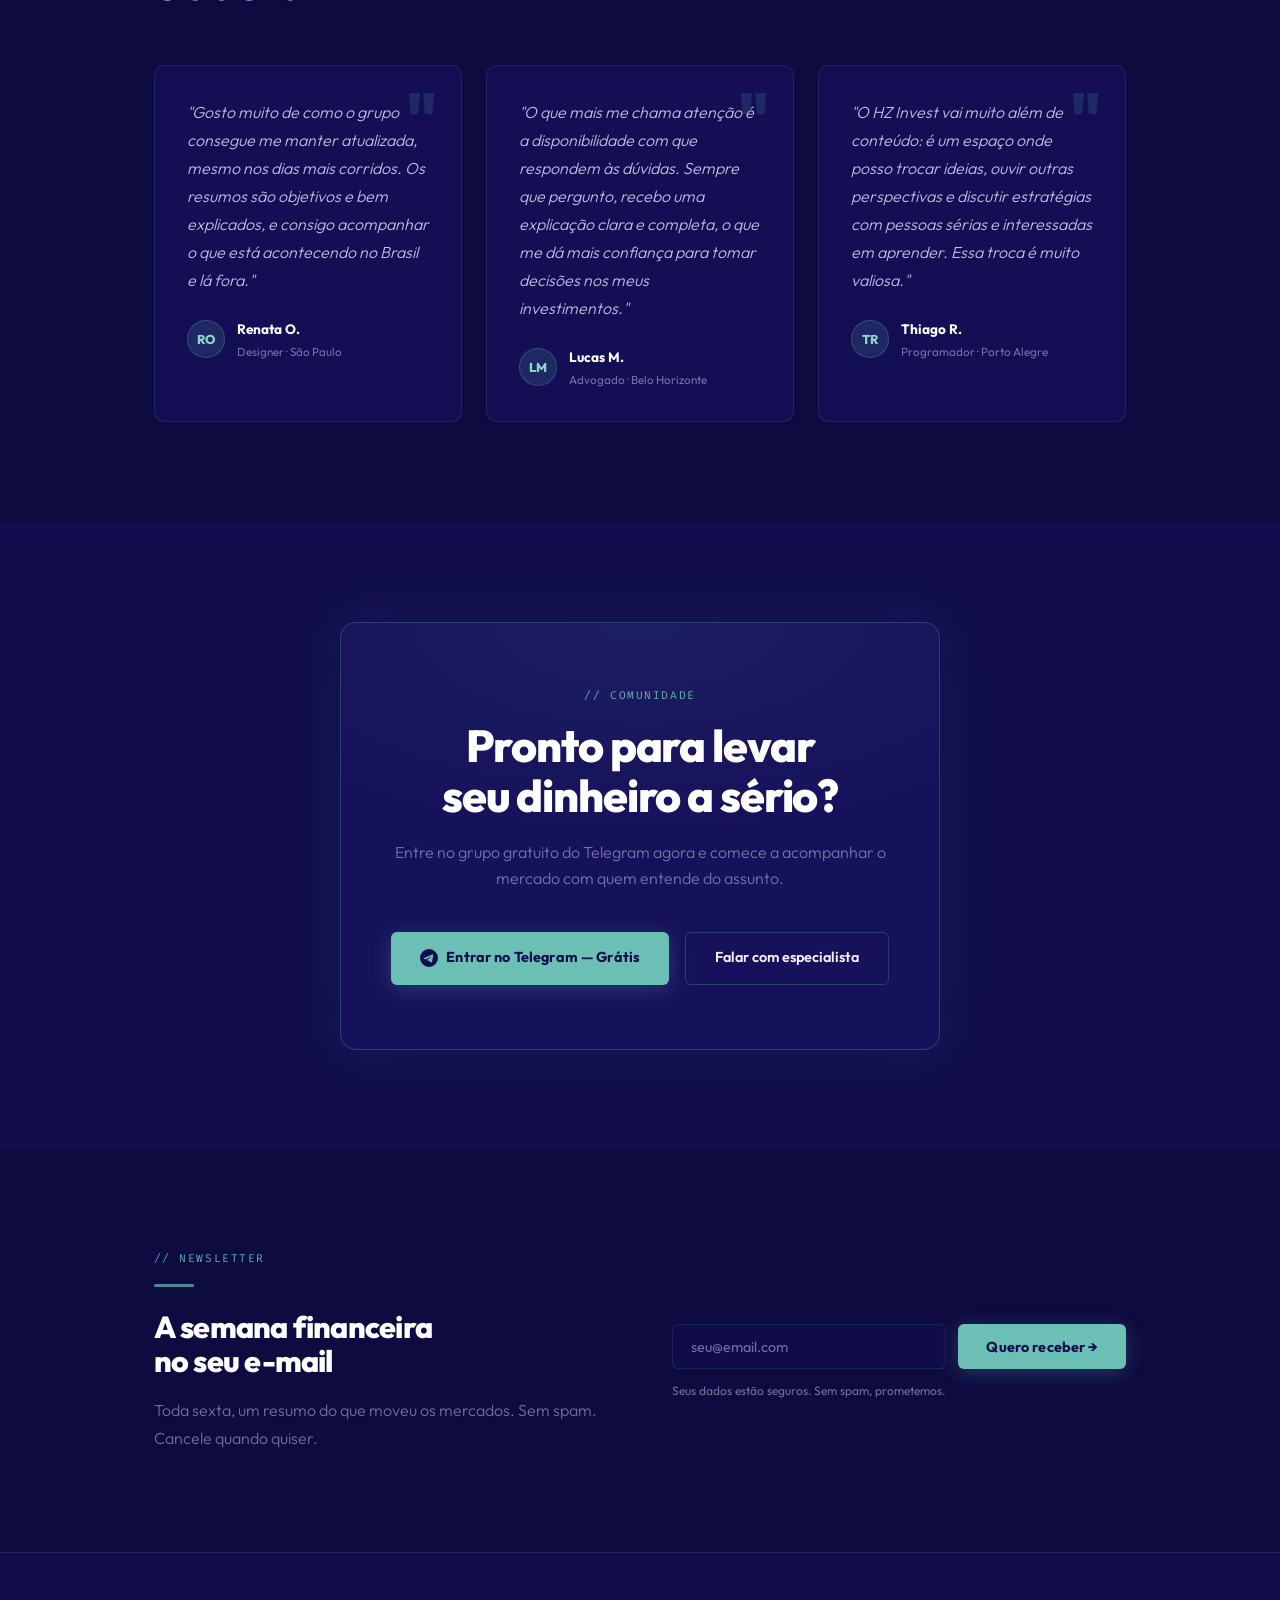
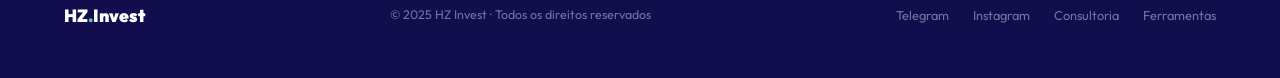
==== commit b33f38ce: "Add files via upload" ====
--- a/index.html
+++ b/index.html
@@ -82,7 +82,7 @@
   }
   nav.nav-hidden { transform: translateY(-100%); }
   .ticker-bar { transition: transform 0.3s ease; }
-  .ticker-bar.ticker-hidden { transform: translateY(-106px); }
+  .ticker-bar.ticker-hidden { transform: translateY(-116px); }
 
   .nav-logo {
     font-family: 'Outfit', sans-serif;
@@ -426,8 +426,8 @@
     box-shadow: 0 20px 48px rgba(107,191,181,0.12);
   }
   .team-img-wrap {
-    width: 130px;
-    height: 130px;
+    width: 160px;
+    height: 160px;
     border-radius: 50%;
     overflow: hidden;
     border: 3px solid var(--teal-border);
@@ -977,26 +977,14 @@
     position: fixed;
     top: 70px; left: 0; right: 0;
     z-index: 99;
-    height: 36px;
-    background: rgba(10,7,50,0.95);
-    backdrop-filter: blur(12px);
+    height: 46px;
+    background: #0a0732;
     border-bottom: 1px solid var(--border);
-    display: flex;
-    align-items: center;
     overflow: hidden;
   }
-  .ticker-track {
-    display: inline-flex;
-    align-items: center;
-    gap: 0;
-    white-space: nowrap;
-    will-change: transform;
-  }
-  .ticker-track:hover { animation-play-state: paused; }
-  .ticker-copy {
-    display: inline-flex;
-    align-items: center;
-    animation: tickerScroll 55s linear infinite;
+  .ticker-bar .tradingview-widget-container,
+  .ticker-bar .tradingview-widget-container__widget {
+    height: 46px !important;
   }
   .ticker-item {
     display: inline-flex;
@@ -1014,12 +1002,9 @@
   .ticker-change.up   { color: var(--green); }
   .ticker-change.down { color: #f87171; }
   .ticker-arrow { font-size: 0.6rem; }
-  @keyframes tickerScroll {
-    0%   { transform: translateX(0); }
-    100% { transform: translateX(-100%); }
-  }
+
   /* push hero down to account for ticker */
-  .hero { padding-top: calc(120px + 36px) !important; }
+  .hero { padding-top: calc(120px + 46px) !important; }
 
   /* ─── NAV MINHA ÁREA BUTTON ─── */
   .nav-minha-area {
@@ -1039,10 +1024,34 @@
 <body>
 
 
-<!-- ─── TICKER BAR ─── -->
+<!-- ─── TICKER BAR (TradingView) ─── -->
 <div class="ticker-bar">
-  <div class="ticker-track" id="tickerTrack">
-    <!-- filled by JS -->
+  <div class="tradingview-widget-container" style="height:46px;">
+    <div class="tradingview-widget-container__widget"></div>
+    <script type="text/javascript" src="https://s3.tradingview.com/external-embedding/embed-widget-ticker-tape.js" async>
+    {
+      "symbols": [
+        { "proName": "BMFBOVESPA:IBOV",  "title": "IBOV"        },
+        { "proName": "FOREXCOM:SPXUSD",  "title": "S&P 500"     },
+        { "proName": "FOREXCOM:NSXUSD",  "title": "NASDAQ"      },
+        { "proName": "FOREXCOM:DJI",     "title": "Dow Jones"   },
+        { "proName": "SPREADEX:FTSE",    "title": "FTSE 100"    },
+        { "proName": "SSE:000001",       "title": "SSE Comp."   },
+        { "proName": "EUREX:FESX1!",     "title": "Euro Stoxx"  },
+        { "proName": "XETR:DAX",         "title": "DAX"         },
+        { "proName": "INDEX:NKY",        "title": "Nikkei 225"  },
+        { "proName": "TVC:GOLD",         "title": "Ouro"        },
+        { "proName": "TVC:USOIL",        "title": "Petróleo"    },
+        { "proName": "BITSTAMP:BTCUSD",  "title": "BTC"         },
+        { "proName": "BITSTAMP:ETHUSD",  "title": "ETH"         }
+      ],
+      "showSymbolLogo": false,
+      "isTransparent": true,
+      "displayMode": "adaptive",
+      "colorTheme": "dark",
+      "locale": "br"
+    }
+    </script>
   </div>
 </div>
 
@@ -1117,15 +1126,9 @@
     </a>
     <a class="offer-card" href="#consultoria" style="text-decoration:none;display:block;">
       <span class="offer-icon">
-        <svg width="22" height="22" viewBox="0 0 26 22" fill="none" stroke="currentColor" stroke-width="1.8" stroke-linecap="round" stroke-linejoin="round">
-          <!-- exponential curve: starts flat, rises steeply -->
-          <path d="M2,20 C4,20 5,19.5 7,18.5 C9,17.5 10,16 11,14 C12,12 12.5,9.5 13.5,7 C14.5,4.5 16,2.5 19,1.5" stroke-width="1.8"/>
-          <!-- arrow at the top -->
-          <polyline points="17,1 19,1.5 18.5,3.5" stroke-width="1.8"/>
-          <!-- baseline -->
-          <line x1="2" y1="20" x2="24" y2="20" stroke-width="1.4" opacity="0.5"/>
-          <!-- y-axis -->
-          <line x1="2" y1="20" x2="2" y2="2" stroke-width="1.4" opacity="0.5"/>
+        <svg width="22" height="22" viewBox="0 0 24 24" fill="none" stroke="currentColor" stroke-width="1.8" stroke-linecap="round" stroke-linejoin="round">
+          <polyline points="22 7 13.5 15.5 8.5 10.5 2 17"/>
+          <polyline points="16 7 22 7 22 13"/>
         </svg>
       </span>
       <h3>Consultoria Personalizada</h3>
@@ -1140,13 +1143,13 @@
       <p>Simuladores de investimento, calculadoras de juros compostos, planejadores de aposentadoria e mais. Grátis e direto no site.</p>
       <span class="offer-tag">Explorar →</span>
     </a>
-    <a class="offer-card" href="https://instagram.com/hzinvest" target="_blank" style="text-decoration:none;display:block;">
+    <a class="offer-card" href="https://instagram.com/hz_invest" target="_blank" style="text-decoration:none;display:block;">
       <span class="offer-icon">
         <svg width="22" height="22" viewBox="0 0 24 24" fill="currentColor"><path d="M12 2.163c3.204 0 3.584.012 4.85.07 3.252.148 4.771 1.691 4.919 4.919.058 1.265.069 1.645.069 4.849 0 3.205-.012 3.584-.069 4.849-.149 3.225-1.664 4.771-4.919 4.919-1.266.058-1.644.07-4.85.07-3.204 0-3.584-.012-4.849-.07-3.26-.149-4.771-1.699-4.919-4.92-.058-1.265-.07-1.644-.07-4.849 0-3.204.013-3.583.07-4.849.149-3.227 1.664-4.771 4.919-4.919 1.266-.057 1.645-.069 4.849-.069zM12 0C8.741 0 8.333.014 7.053.072 2.695.272.273 2.69.073 7.052.014 8.333 0 8.741 0 12c0 3.259.014 3.668.072 4.948.2 4.358 2.618 6.78 6.98 6.98C8.333 23.986 8.741 24 12 24c3.259 0 3.668-.014 4.948-.072 4.354-.2 6.782-2.618 6.979-6.98.059-1.28.073-1.689.073-4.948 0-3.259-.014-3.667-.072-4.947-.196-4.354-2.617-6.78-6.979-6.98C15.668.014 15.259 0 12 0zm0 5.838a6.162 6.162 0 1 0 0 12.324 6.162 6.162 0 0 0 0-12.324zM12 16a4 4 0 1 1 0-8 4 4 0 0 1 0 8zm6.406-11.845a1.44 1.44 0 1 0 0 2.881 1.44 1.44 0 0 0 0-2.881z"/></svg>
       </span>
       <h3>Conteúdo no Instagram</h3>
       <p>Resumos do mercado, tradução de notícias econômicas e dicas práticas em formato visual. Salve e compartilhe com quem você quer bem.</p>
-      <span class="offer-tag">@hzinvest →</span>
+      <span class="offer-tag">@hz_invest →</span>
     </a>
     <a class="offer-card" href="#newsletter" style="text-decoration:none;display:block;">
       <span class="offer-icon">
@@ -1178,7 +1181,7 @@
         <div style="font-size:0.85rem; color:var(--muted); flex:1; margin-bottom:1.2rem; line-height:1.6;">Orçamento, reserva de emergência e primeiros passos — do zero.</div>
         <div style="display:flex; justify-content:space-between; align-items:center; border-top:1px solid var(--border); padding-top:0.9rem;">
           <span style="font-family:'Outfit',sans-serif; font-weight:800; color:var(--green);">Grátis</span>
-          <a href="dinheiro101.html" style="font-family:'Outfit',sans-serif; font-size:0.8rem; font-weight:600; color:var(--teal-light); text-decoration:none; border:1px solid var(--teal-border); padding:0.4rem 0.9rem; border-radius:6px; transition:all 0.2s;" onmouseover="this.style.borderColor='var(--teal)';this.style.color='var(--white-pure)'" onmouseout="this.style.borderColor='var(--teal-border)';this.style.color='var(--teal-light)'">Ver detalhes →</a>
+          <a href="dinheiro101.html" style="font-family:'Outfit',sans-serif; font-size:0.8rem; font-weight:600; color:var(--muted); text-decoration:none; border:1px solid var(--border); padding:0.4rem 0.9rem; border-radius:6px; opacity:0.6; cursor:default;">Em breve</a>
         </div>
       </div>
     </div>
@@ -1186,12 +1189,12 @@
     <div style="background:rgba(26,20,100,0.5); border:1px solid var(--border); border-radius:12px; overflow:hidden; display:flex; flex-direction:column;">
       <div style="height:120px; background:linear-gradient(135deg,rgba(26,20,100,0.9),rgba(37,32,152,0.8)); display:flex; align-items:center; justify-content:center; font-size:2.8rem;">📈</div>
       <div style="padding:1.4rem; flex:1; display:flex; flex-direction:column;">
-        <div style="font-family:'Fira Code',monospace; font-size:0.65rem; color:var(--teal); letter-spacing:0.1em; text-transform:uppercase; margin-bottom:0.5rem;">Iniciante · Pago</div>
+        <div style="font-family:'Fira Code',monospace; font-size:0.65rem; color:var(--teal); letter-spacing:0.1em; text-transform:uppercase; margin-bottom:0.5rem;">Iniciante · Gratuito</div>
         <div style="font-family:'Outfit',sans-serif; font-weight:700; font-size:1rem; color:var(--white-pure); margin-bottom:0.5rem; line-height:1.3;">Meu Primeiro Investimento: Renda Fixa sem Medo</div>
         <div style="font-size:0.85rem; color:var(--muted); flex:1; margin-bottom:1.2rem; line-height:1.6;">CDB, Tesouro Direto, LCI e LCA — sem complicação.</div>
         <div style="display:flex; justify-content:space-between; align-items:center; border-top:1px solid var(--border); padding-top:0.9rem;">
-          <span style="font-family:'Outfit',sans-serif; font-weight:800; color:var(--white-pure);">R$ 47</span>
-          <a href="cursos.html" style="font-family:'Outfit',sans-serif; font-size:0.8rem; font-weight:600; color:var(--teal-light); text-decoration:none; border:1px solid var(--teal-border); padding:0.4rem 0.9rem; border-radius:6px; transition:all 0.2s;" onmouseover="this.style.borderColor='var(--teal)';this.style.color='var(--white-pure)'" onmouseout="this.style.borderColor='var(--teal-border)';this.style.color='var(--teal-light)'">Ver detalhes →</a>
+          <span style="font-family:'Outfit',sans-serif; font-weight:800; color:var(--green);">Grátis</span>
+          <a href="rendafixa.html" style="font-family:'Outfit',sans-serif; font-size:0.8rem; font-weight:600; color:var(--muted); text-decoration:none; border:1px solid var(--border); padding:0.4rem 0.9rem; border-radius:6px; opacity:0.6; cursor:default;">Em breve</a>
         </div>
       </div>
     </div>
@@ -1200,11 +1203,11 @@
       <div style="height:120px; background:linear-gradient(135deg,rgba(60,20,100,0.9),rgba(80,30,130,0.8)); display:flex; align-items:center; justify-content:center; font-size:2.8rem;">🎯</div>
       <div style="padding:1.4rem; flex:1; display:flex; flex-direction:column;">
         <div style="font-family:'Fira Code',monospace; font-size:0.65rem; color:var(--teal); letter-spacing:0.1em; text-transform:uppercase; margin-bottom:0.5rem;">Iniciante · Gratuito</div>
-        <div style="font-family:'Outfit',sans-serif; font-weight:700; font-size:1rem; color:var(--white-pure); margin-bottom:0.5rem; line-height:1.3;">Metas Financeiras que Funcionam de Verdade</div>
-        <div style="font-size:0.85rem; color:var(--muted); flex:1; margin-bottom:1.2rem; line-height:1.6;">Como definir objetivos reais e criar um plano passo a passo.</div>
+        <div style="font-family:'Outfit',sans-serif; font-weight:700; font-size:1rem; color:var(--white-pure); margin-bottom:0.5rem; line-height:1.3;">Sair do Vermelho: Entenda e Elimine Suas Dívidas</div>
+        <div style="font-size:0.85rem; color:var(--muted); flex:1; margin-bottom:1.2rem; line-height:1.6;">Dívida no cartão, cheque especial, nome sujo — diagnóstico e plano.</div>
         <div style="display:flex; justify-content:space-between; align-items:center; border-top:1px solid var(--border); padding-top:0.9rem;">
           <span style="font-family:'Outfit',sans-serif; font-weight:800; color:var(--green);">Grátis</span>
-          <a href="cursos.html" style="font-family:'Outfit',sans-serif; font-size:0.8rem; font-weight:600; color:var(--teal-light); text-decoration:none; border:1px solid var(--teal-border); padding:0.4rem 0.9rem; border-radius:6px; transition:all 0.2s;" onmouseover="this.style.borderColor='var(--teal)';this.style.color='var(--white-pure)'" onmouseout="this.style.borderColor='var(--teal-border)';this.style.color='var(--teal-light)'">Em breve</a>
+          <a href="sairdovermelho.html" style="font-family:'Outfit',sans-serif; font-size:0.8rem; font-weight:600; color:var(--muted); text-decoration:none; border:1px solid var(--border); padding:0.4rem 0.9rem; border-radius:6px; opacity:0.6; cursor:default;">Em breve</a>
         </div>
       </div>
     </div>
@@ -1212,9 +1215,9 @@
   </div>
 
   <div class="reveal" style="text-align:center; margin-top:2.5rem;">
-    <a href="cursos.html" style="display:inline-flex; align-items:center; gap:0.5rem; background:var(--teal); color:var(--navy-dark); font-family:'Outfit',sans-serif; font-weight:700; font-size:0.95rem; padding:0.85rem 2rem; border-radius:8px; text-decoration:none; box-shadow:0 4px 20px rgba(107,191,181,0.25); transition:background 0.2s, transform 0.15s;" onmouseover="this.style.background='var(--teal-light)';this.style.transform='translateY(-2px)'" onmouseout="this.style.background='var(--teal)';this.style.transform='translateY(0)'">
-      Ver todos os cursos →
-    </a>
+    <span style="display:inline-flex; align-items:center; gap:0.5rem; background:rgba(26,20,100,0.4); color:var(--muted); font-family:'Outfit',sans-serif; font-weight:700; font-size:0.95rem; padding:0.85rem 2rem; border-radius:8px; border:1px solid var(--border); cursor:default;">
+      Em breve — cursos disponíveis em breve
+    </span>
   </div>
 </section>
 
@@ -1229,7 +1232,7 @@
   <div class="team-grid reveal">
     <div class="team-card">
       <div class="team-img-wrap">
-        <img class="team-img" src="[data-uri]" alt="Luiz Persechini">
+        <img class="team-img" style="object-position:center 10%;transform:scale(1.3);transform-origin:center 18%;" src="[data-uri]